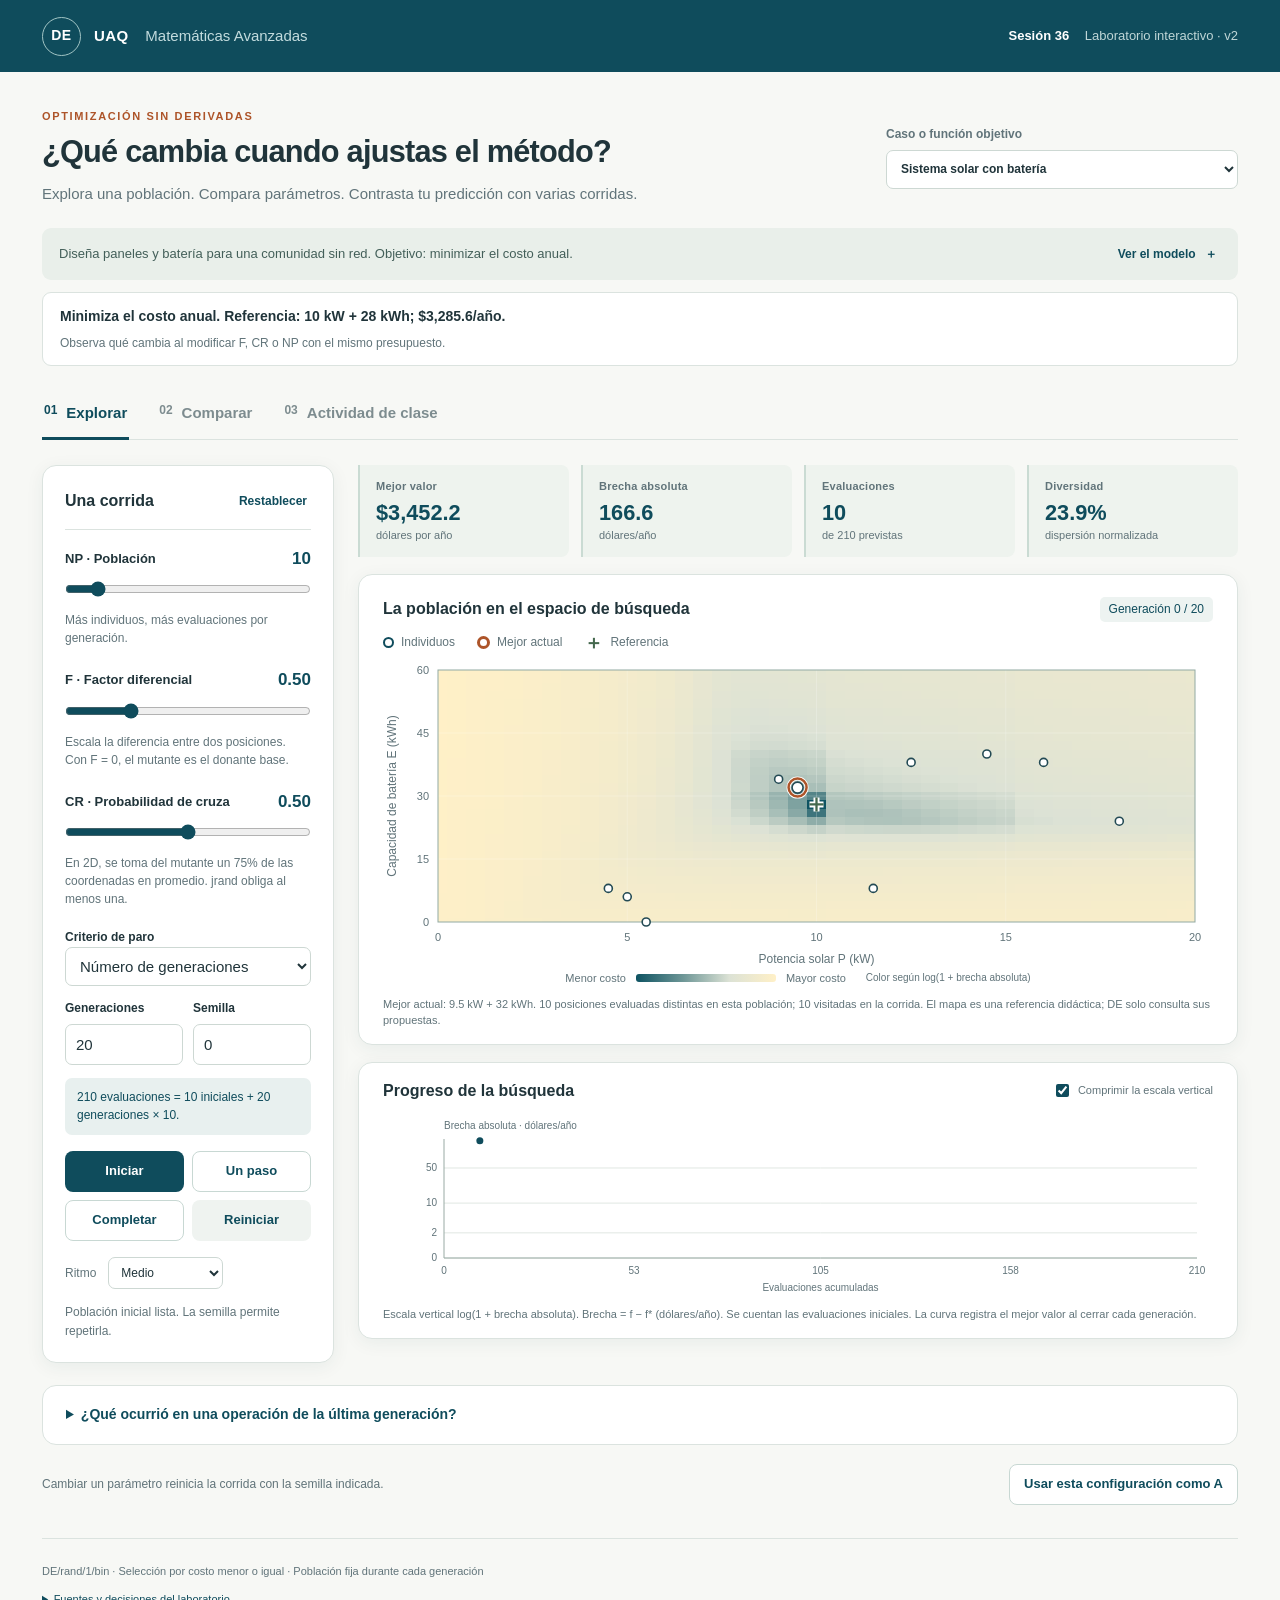
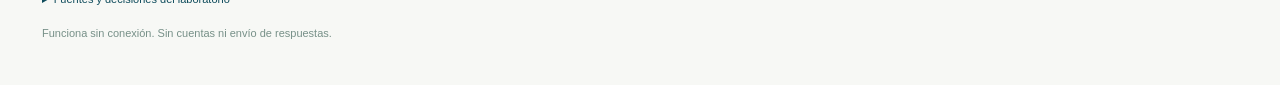
==== index.html @ 207413e5 "Laboratorio interactivo de Evolución Diferencial (sesión 36, MCTS02)" ====
<!doctype html>
<html lang="es">
<head>
<meta charset="utf-8"><meta name="viewport" content="width=device-width,initial-scale=1">
<title>Laboratorio de Evolución Diferencial · Sesión 36 · v2</title>
<meta name="lab-version" content="2.0">
<meta name="description" content="Laboratorio didáctico sin conexión para explorar y comparar F, CR y el tamaño de población en Evolución Diferencial.">
<style>:root{--ink:#20343a;--muted:#61747a;--teal:#0f4c5c;--teal-light:#e8f0ef;--orange:#ad5429;--orange-light:#faeee5;--paper:#f7f8f5;--border:#dbe3df;--white:#fff;--green:#45684e;--radius:14px;--shadow:0 4px 18px #163d4710}*{box-sizing:border-box}body{margin:0;background:var(--paper);color:var(--ink);font:15px/1.55 -apple-system,BlinkMacSystemFont,"Segoe UI",Arial,sans-serif}button,input,select,textarea{font:inherit}button{cursor:pointer}button:disabled{cursor:default;opacity:.5}button,a,input,select,textarea,summary{outline-offset:4px}button:focus-visible,a:focus-visible,input:focus-visible,select:focus-visible,textarea:focus-visible,summary:focus-visible{outline:3px solid #bb7628}button{transition:background .15s,border-color .15s}a{color:var(--teal)}[hidden]{display:none!important}.wrap{max-width:1440px;margin:0 auto;padding:0 42px}.masthead{background:var(--teal);color:white}.masthead-inner{display:flex;align-items:center;justify-content:space-between;min-height:72px}.brand{display:flex;align-items:center;gap:13px;font-weight:700;letter-spacing:.03em}.brand-mark{display:grid;place-items:center;width:39px;height:39px;border:1px solid #a1c4c4;border-radius:50%;font-size:14px}.brand-secondary{font-weight:400;color:#c3dcde;margin-left:12px;letter-spacing:0}.session{font-weight:600;font-size:13px}.session span{color:#bfd6d7;font-weight:400;margin-left:12px}.intro{display:flex;align-items:center;justify-content:space-between;gap:30px;padding:36px 0 22px}.eyebrow{font-size:11px;letter-spacing:.15em;color:var(--orange);font-weight:750;margin:0 0 9px}h1{font-size:clamp(24px,2.4vw,34px);line-height:1.18;letter-spacing:-.025em;margin:0 0 12px;font-weight:720}h2{font-size:20px;line-height:1.3;margin:0 0 12px}h3{font-size:16px;margin:0 0 9px;line-height:1.35}.lead{margin:0;color:var(--muted);max-width:740px}.case-select{min-width:245px;font-size:12px;font-weight:650;color:var(--muted)}label select{margin-top:6px}.context-strip{display:flex;gap:18px;align-items:center;justify-content:space-between;padding:13px 17px;background:#e9efea;border-radius:9px;font-size:13px;color:#435f59}.text-button{border:0;background:none;color:var(--teal);font-size:12px;font-weight:650;padding:4px;white-space:nowrap}.text-button:hover{text-decoration:underline}.text-button span{margin-left:6px}.model-details{padding:20px 24px;background:#fff;border:1px solid var(--border);border-top:0;border-radius:0 0 10px 10px;font-size:14px;display:grid;grid-template-columns:1fr 1fr;gap:24px}.model-details p{margin:5px 0}.model-details strong{color:var(--teal)}.tabs{display:flex;border-bottom:1px solid var(--border);margin:22px 0 25px;gap:28px}.tab{border:0;border-bottom:3px solid transparent;background:none;color:#7d8c8f;display:flex;gap:9px;padding:13px 2px;font-weight:600;font-size:12px;margin-bottom:-1px}.tab span{font-size:15px}.tab.active{border-bottom-color:var(--teal);color:var(--teal)}.panel{background:var(--white);border:1px solid var(--border);border-radius:var(--radius);padding:22px;box-shadow:var(--shadow)}.panel-heading{display:flex;align-items:center;justify-content:space-between;gap:14px;margin:0 0 16px}.panel-heading h2,.panel-heading h3{font-size:16px;margin:0}.explore-grid{display:grid;grid-template-columns:292px minmax(0,1fr);gap:24px;align-items:start}.controls{padding:22px}.controls .panel-heading{padding-bottom:14px;border-bottom:1px solid var(--border)}.field{margin-bottom:20px}.label-line{display:flex;align-items:center;justify-content:space-between;margin-bottom:7px}.label-line label{font-size:13px;font-weight:650}output{color:var(--teal);font-weight:750;font-size:17px;font-variant-numeric:tabular-nums}input[type=range]{width:100%;height:20px;accent-color:var(--teal);margin:0}.hint{font-size:12px;line-height:1.5;color:var(--muted);margin:6px 0 0}.field-small label,.two-fields label{display:block;font-size:12px;font-weight:650}.field-small{margin-bottom:13px}select,input[type=number],textarea{width:100%;border:1px solid #cdd8d3;background:#fff;border-radius:7px;padding:8px 10px;color:var(--ink);min-height:39px}input[type=number]{font-variant-numeric:tabular-nums}select{padding-right:22px}.two-fields{display:grid;grid-template-columns:1fr 1fr;gap:10px}.two-fields input{margin-top:6px}.budget-note{color:var(--teal);font-size:12px;padding:10px 12px;background:var(--teal-light);border-radius:7px;margin:0 0 16px}.run-controls{display:grid;grid-template-columns:1fr 1fr;gap:8px}.button{border:1px solid transparent;border-radius:8px;padding:9px 14px;min-height:41px;font-weight:650;font-size:13px}.primary{background:var(--teal);color:white}.primary:hover{background:#173f4a}.secondary{border-color:#c8d8d3;background:#fff;color:var(--teal)}.secondary:hover{background:var(--teal-light)}.ghost{background:#eff3f0;color:var(--teal)}.ghost:hover{background:#e3ebe6}.speed-row{display:flex;align-items:center;gap:12px;margin-top:16px;font-size:12px;color:var(--muted)}.speed-row select{min-height:32px;padding:4px 8px;font-size:12px;max-width:115px}.live-status{font-size:12px;color:var(--muted);margin:14px 0 0;min-height:36px}.metric-row{display:grid;grid-template-columns:repeat(4,1fr);gap:12px;margin-bottom:17px}.metric{padding:13px 16px;border-left:2px solid #cadbd3;background:#eef3ee;border-radius:0 8px 8px 0;min-width:0}.metric .metric-label{display:block;font-size:11px;color:var(--muted);font-weight:650;letter-spacing:.02em}.metric strong{font-size:22px;line-height:1.3;display:block;white-space:nowrap;color:var(--teal);font-variant-numeric:tabular-nums;margin-top:4px}.metric small{display:block;font-size:11px;color:var(--muted);min-height:17px}.map-panel{padding:22px 24px 15px}.generation-badge{font-size:12px;color:var(--teal);background:#edf3f1;padding:3px 9px;border-radius:5px;white-space:nowrap}.map-legend{display:flex;flex-wrap:wrap;gap:22px;font-size:12px;color:var(--muted);margin-top:-5px;margin-bottom:3px}.map-legend span{display:flex;align-items:center;gap:7px}.dot,.best-dot{width:11px;height:11px;border-radius:50%;display:inline-block;border:2px solid var(--teal);background:white}.best-dot{border:3px solid var(--orange);width:13px;height:13px}.cross{color:var(--green);font-size:19px;font-weight:800;line-height:13px}.map-holder{position:relative;width:100%;height:315px}canvas{display:block;width:100%;height:100%}.map-tooltip{position:absolute;pointer-events:none;z-index:2;font-size:12px;background:#173f47;color:white;padding:7px 10px;border-radius:6px;box-shadow:var(--shadow);white-space:nowrap}.color-legend{display:flex;align-items:center;justify-content:center;gap:10px;font-size:11px;color:var(--muted);flex-wrap:wrap}.color-legend>div{height:8px;width:140px;border-radius:3px;background:linear-gradient(90deg,#0e5362,#6d9696,#dce2d5,#fff0c7)}.color-legend small{font-size:10px;margin-left:10px}.chart-caption{font-size:11px;color:var(--muted);line-height:1.45;margin:10px 0 0}.convergence-panel{margin-top:17px;padding:18px 24px 15px}.convergence-panel canvas{height:180px}.check{font-size:11px;display:flex;align-items:center;gap:6px;color:var(--muted)}.check input{accent-color:var(--teal)}.operator-panel{margin-top:22px;box-shadow:none;padding:0}.operator-panel summary{cursor:pointer;padding:18px 23px;font-size:14px;font-weight:650;color:var(--teal)}#operator-body{padding:0 23px 22px;font-size:13px}.operator-grid{display:grid;grid-template-columns:repeat(3,1fr);gap:22px;margin-top:12px}.operator-grid>div{padding-top:12px;border-top:2px solid var(--border)}.operator-grid h3{font-size:13px;color:var(--teal)}.formula{font-family:Georgia,serif;font-size:17px;line-height:1.5;color:var(--ink)}.operator-grid p{margin:5px 0}.accepted{color:var(--green);font-weight:700}.rejected{color:var(--orange);font-weight:700}.explore-footer{display:flex;align-items:center;justify-content:space-between;gap:20px;margin:18px 0 32px}.explore-footer p{font-size:12px;color:var(--muted)}.comparison-intro p{color:var(--muted);max-width:850px;margin:0 0 22px}.comparison-intro h2{font-size:25px}.preset-row{display:flex;align-items:center;gap:9px;flex-wrap:wrap;margin:0 0 19px}.preset-row>span{font-size:12px;font-weight:650;margin-right:5px}.preset{border:1px solid var(--border);background:#fff;border-radius:30px;font-size:12px;padding:7px 13px;color:var(--muted)}.preset.active{background:var(--teal-light);border-color:#8eb6ad;color:var(--teal)}.compare-configs{display:grid;grid-template-columns:1fr 1fr .88fr;gap:17px}.config-card{border-top:3px solid var(--teal);padding:19px}.config-b{border-top-color:var(--orange)}.config-title{display:flex;gap:12px;align-items:center;margin-bottom:17px}.config-title h3{margin:0}.config-letter{background:var(--teal-light);color:var(--teal);width:30px;height:30px;display:grid;place-items:center;border-radius:6px;font-weight:750}.config-b .config-letter{background:var(--orange-light);color:var(--orange)}.config-fields{display:grid;grid-template-columns:repeat(3,1fr);gap:10px}.config-fields label,.compare-setup>label{font-size:12px;font-weight:600;display:block}.config-fields input{margin-top:7px}.compare-setup .two-fields{margin-top:12px}.compare-setup>label input{margin-top:7px}.compare-toolbar{display:flex;gap:10px;align-items:center;flex-wrap:wrap;margin:20px 0}.compare-toolbar>span{font-size:12px;color:var(--muted)}.comparison-empty{border:1px dashed #baccc2;border-radius:14px;text-align:center;padding:45px 20px;margin:24px 0;color:var(--muted)}.comparison-empty h3{color:var(--teal);font-size:20px;margin-top:10px}.comparison-empty p{font-size:14px}.empty-symbol{font-size:24px;letter-spacing:.15em;color:#7b9a91}.compare-chart-grid{display:grid;grid-template-columns:1fr 1fr;gap:19px;margin:18px 0}.compare-chart-grid canvas{height:240px}.ab-legend{display:flex;gap:15px;font-size:12px}.ab-legend b:first-child{color:var(--teal)}.ab-legend b:last-child{color:var(--orange)}.result-summary{background:#e8f0ea;border-left:3px solid var(--teal);border-radius:0 8px 8px 0;padding:15px 20px;font-size:14px;line-height:1.55}.result-summary strong{color:var(--teal)}.results-table-wrap{overflow:auto;padding:22px}.results-table-wrap table{width:100%;border-collapse:collapse;font-size:13px;font-variant-numeric:tabular-nums}.results-table-wrap caption{text-align:left;font-size:17px;font-weight:650;margin-bottom:15px}.results-table-wrap th,.results-table-wrap td{padding:10px 15px;border-bottom:1px solid var(--border);text-align:right}.results-table-wrap th:first-child,.results-table-wrap td:first-child{text-align:left}.results-table-wrap thead th:nth-child(2){color:var(--teal)}.results-table-wrap thead th:nth-child(3){color:var(--orange)}.results-table-wrap tbody tr:nth-child(odd){background:#f8faf7}.comparison-caveat{font-size:12px;color:var(--muted);margin:20px 0 35px}.activity-header h2{font-size:27px}.activity-header>p:last-child{color:var(--muted);margin-bottom:25px}.activity-grid{display:grid;grid-template-columns:.9fr 1fr;gap:50px}.activity-steps{list-style:none;counter-reset:steps;padding:0;margin:0}.activity-steps li{counter-increment:steps;position:relative;padding:0 0 26px 49px}.activity-steps li:before{content:counter(steps);position:absolute;left:0;top:2px;display:grid;place-items:center;border:1px solid #a3c0b5;border-radius:50%;height:31px;width:31px;font-size:14px;color:var(--teal);font-weight:700}.activity-steps h3{font-size:19px}.activity-steps p{color:var(--muted);font-size:14px;margin:7px 0}.minute{float:right;font-size:12px;color:var(--orange)}.response-sheet label{display:block;font-size:13px;font-weight:600;margin:18px 0 0}.response-sheet textarea{font-size:13px;margin-top:6px;resize:vertical;line-height:1.5}.response-sheet>button{margin-top:15px}.response-sheet #notes-status{font-size:12px;margin-left:10px;color:var(--muted)}.takeaways{border-top:1px solid var(--border);margin-top:30px;padding:25px 0;color:var(--muted)}.takeaways h3{color:var(--teal)}.footer{border-top:1px solid var(--border);padding:24px 0 35px;margin-top:25px;font-size:11px;color:var(--muted)}.footer p{margin:0 0 8px}.footer summary{cursor:pointer;color:var(--teal);margin:11px 0}.footer details p{max-width:1050px;line-height:1.65}.offline-note{padding-top:6px;color:#779088}.error{color:#9a352b!important;font-weight:600}.busy{cursor:progress}.sr-only{position:absolute;width:1px;height:1px;overflow:hidden;clip:rect(0,0,0,0)}
@media(min-width:1500px){.map-holder{height:340px}}
@media(max-width:1100px){.wrap{padding:0 24px}.intro{align-items:flex-start}.intro h1{font-size:27px}.case-select{min-width:220px}.explore-grid{grid-template-columns:260px minmax(0,1fr);gap:17px}.metric-row{gap:8px}.metric{padding:11px 10px}.metric strong{font-size:19px}.map-panel{padding:18px}.compare-configs{grid-template-columns:1fr 1fr}.compare-setup{grid-column:1 / -1;display:grid;grid-template-columns:1fr 1.5fr 1.2fr;align-items:start;gap:22px}.compare-setup .two-fields{margin-top:0}.operator-grid{gap:12px}.activity-grid{gap:25px}}
@media(max-width:780px){.masthead-inner{min-height:60px}.brand-secondary{display:none}.session span{display:none}.intro{display:block;padding-top:24px}.case-select{display:block;margin-top:20px;width:100%}.intro h1{font-size:29px}.context-strip{align-items:flex-start}.tabs{gap:22px}.tab span{font-size:13px}.explore-grid{grid-template-columns:1fr}.controls{display:grid;grid-template-columns:1fr 1fr;gap:0 20px}.controls .panel-heading{grid-column:1/-1}.controls .field{margin-bottom:17px}.controls .two-fields,.controls .budget-note,.controls .run-controls,.controls .live-status{grid-column:1/-1}.controls .run-controls{grid-template-columns:repeat(4,1fr)}.controls .speed-row{grid-column:1/-1}.controls .live-status{min-height:0;margin:10px 0 0}.metric-row{grid-template-columns:repeat(4,1fr)}.metric strong{font-size:20px}.map-holder{height:330px}.compare-chart-grid,.activity-grid{grid-template-columns:1fr}.compare-setup{display:block}.compare-setup .two-fields{margin-top:12px}.operator-grid{grid-template-columns:1fr}.model-details{grid-template-columns:1fr;gap:12px}.footer{margin-top:15px}.comparison-intro h2{font-size:23px}.activity-header h2{font-size:25px}}
@media(max-width:480px){.wrap{padding:0 16px}.intro h1{font-size:27px}.tabs{gap:15px}.tab{gap:5px}.tab span{font-size:12px}.tab{font-size:10px}.context-strip{display:block;font-size:12px}.context-strip button{display:block;margin-top:7px;padding-left:0}.controls{padding:17px;gap:0 14px}.metric-row{grid-template-columns:1fr 1fr}.metric strong{font-size:23px}.panel-heading{align-items:flex-start}.panel-heading h2{max-width:210px}.map-holder{height:280px}.map-panel{padding:17px 12px}.map-legend{gap:11px;font-size:10px}.convergence-panel{padding:17px 12px}.convergence-panel .panel-heading{display:block}.convergence-panel .check{margin-top:10px}.compare-configs{grid-template-columns:1fr}.compare-setup{grid-column:auto}.config-fields{gap:10px}.compare-chart-grid .panel{padding:17px 12px}.run-controls .button{padding:8px 5px;font-size:11px}.explore-footer{display:block}.comparison-intro h2{font-size:22px}.preset{font-size:11px;padding:7px 11px}.results-table-wrap{padding:15px 10px}.results-table-wrap th,.results-table-wrap td{padding:9px 8px;font-size:12px}.result-summary{font-size:13px;padding:13px}.metric small{font-size:10px}.response-sheet{padding:20px}.session{font-size:11px}.controls .field-small label{font-size:11px}.lead{font-size:14px}.brand{font-size:13px}.activity-steps li{padding-left:44px}}
@media(prefers-reduced-motion:reduce){*{scroll-behavior:auto!important;transition:none!important}}
@media print{.masthead,.tabs,.controls,.compare-toolbar,.preset-row,.footer,.explore-footer,.response-sheet button{display:none!important}.wrap{padding:0}body{background:#fff}.panel{box-shadow:none;break-inside:avoid}canvas{max-width:100%}.activity-grid{grid-template-columns:1fr 1fr}.intro{padding:0 0 20px}.case-select{display:none}}

/* Revisión 2: contexto visible, exportación alternativa y lectura en paneles estrechos. */
.startup-message{margin:18px 0;padding:16px;background:#fff2d9;border:1px solid #dfc491;border-radius:9px;font-size:14px}
.objective-card{margin:12px 0 0;padding:13px 17px;border:1px solid var(--border);border-radius:9px;background:white}
.objective-card>p:first-child{margin:0;font-size:14px;font-weight:600;overflow-wrap:anywhere}.model-formula{overflow-wrap:anywhere}
.design-note{padding:11px 15px;background:var(--teal-light);border-left:3px solid var(--teal);border-radius:0 7px 7px 0;font-size:13px;margin:17px 0 0}
.comparison-warning{background:#fff2d9;border-color:#b97826;color:#694b20}.config-summary{font-size:12px;color:var(--muted);overflow-wrap:anywhere;padding:10px 0 0}
.budget-shortcuts{display:flex;gap:7px;margin:9px 0;flex-wrap:wrap}.budget-shortcuts .preset{font-size:11px;padding:5px 8px}
.compare-setup .budget-shortcuts{grid-column:1}.compare-setup>.two-fields{grid-column:2;grid-row:1}.compare-setup>.hint{grid-column:3;grid-row:1 / span 2}
.note-case{font-weight:650;color:var(--teal);font-size:13px;margin:8px 0}.legacy-notes{margin:24px 0}.legacy-notes pre{white-space:pre-wrap;overflow-wrap:anywhere}
.export-preview{margin:24px 0}.export-preview h2{overflow-wrap:anywhere}.export-preview label{display:block;font-size:12px;color:var(--muted)}.export-preview textarea{font:12px/1.5 ui-monospace,Menlo,monospace;resize:vertical;margin:6px 0 12px;white-space:pre;min-height:190px}
.metric strong{font-size:clamp(14px,1.7vw,22px);overflow-wrap:anywhere;white-space:normal}.metric{min-width:0}.results-table-wrap td{white-space:nowrap}
@media(min-width:1101px){.compare-setup .budget-shortcuts{grid-column:auto}.compare-setup>.two-fields,.compare-setup>.hint{grid-column:auto;grid-row:auto}}
@media(max-width:780px){.compare-setup>.two-fields,.compare-setup>.hint{grid-column:auto;grid-row:auto}.objective-card>p:first-child{font-size:13px}.metric strong{font-size:17px}.color-legend small{margin-left:0}.panel-heading{flex-wrap:wrap}}
@media(max-width:480px){.metric strong{font-size:18px}.tabs{gap:10px}.tab span{font-size:11px}.export-preview{padding:15px}.config-summary{font-size:11px}}
</style>
</head>
<body>
<header class="masthead"><div class="wrap masthead-inner"><div class="brand"><span class="brand-mark" aria-hidden="true">DE</span><span>UAQ <span class="brand-secondary">Matemáticas Avanzadas</span></span></div><span class="session">Sesión 36 <span>Laboratorio interactivo · v2</span></span></div></header>
<main class="wrap">
<div class="startup-message" id="startup-status" role="status">Preparando el laboratorio. Si este mensaje permanece y los controles no responden, abre el archivo HTML en un navegador con JavaScript habilitado.</div>
<noscript><p class="startup-message">Este laboratorio necesita JavaScript. Abre el archivo en un navegador que permita ejecutarlo.</p></noscript>
<section class="intro"><div><p class="eyebrow">OPTIMIZACIÓN SIN DERIVADAS</p><h1>¿Qué cambia cuando ajustas el método?</h1><p class="lead">Explora una población. Compara parámetros. Contrasta tu predicción con varias corridas.</p></div><label class="case-select" for="problem">Caso o función objetivo<select id="problem"><option value="solar">Sistema solar con batería</option><option value="terrain">Terreno con cuatro mínimos</option><option value="sphere">Esfera · un mínimo</option><option value="rosenbrock">Rosenbrock · valle estrecho</option><option value="rastrigin">Rastrigin · muchos mínimos</option><option value="ackley">Ackley · pozo central</option></select></label></section>
<div class="context-strip"><span id="case-summary"></span><button class="text-button" id="context-toggle" aria-expanded="false" aria-controls="case-details">Ver el modelo <span aria-hidden="true">＋</span></button></div>
<section class="objective-card" aria-label="Función objetivo"><p id="objective-summary"></p><p id="objective-question" class="hint"></p></section>
<section id="case-details" class="model-details" hidden></section>
<nav class="tabs" aria-label="Vistas del laboratorio"><button class="tab active" role="tab" id="tab-explore" aria-selected="true" aria-controls="panel-explore" data-tab="explore">01 <span>Explorar</span></button><button class="tab" role="tab" id="tab-compare" aria-selected="false" aria-controls="panel-compare" data-tab="compare">02 <span>Comparar</span></button><button class="tab" role="tab" id="tab-activity" aria-selected="false" aria-controls="panel-activity" data-tab="activity">03 <span>Actividad de clase</span></button></nav>
<section id="panel-explore" role="tabpanel" aria-labelledby="tab-explore">
<div class="explore-grid">
<aside class="controls panel"><div class="panel-heading"><h2>Una corrida</h2><button class="text-button" id="reset-defaults">Restablecer</button></div>
<div class="field"><div class="label-line"><label for="np">NP · Población</label><output id="np-out" for="np">10</output></div><input id="np" type="range" min="4" max="60" step="1" value="10"><p class="hint">Más individuos, más evaluaciones por generación.</p></div>
<div class="field"><div class="label-line"><label for="factor">F · Factor diferencial</label><output id="factor-out" for="factor">0.50</output></div><input id="factor" type="range" min="0" max="2" step="0.05" value="0.5"><p class="hint">Escala la diferencia entre dos posiciones. Con F = 0, el mutante es el donante base.</p></div>
<div class="field"><div class="label-line"><label for="cr">CR · Probabilidad de cruza</label><output id="cr-out" for="cr">0.50</output></div><input id="cr" type="range" min="0" max="1" step="0.05" value="0.5"><p class="hint" id="cr-help">Una coordenada siempre se toma del mutante.</p></div>
<div class="field field-small"><label for="stop-mode">Criterio de paro</label><select id="stop-mode"><option value="generations">Número de generaciones</option><option value="evaluations">Presupuesto de evaluaciones</option></select></div>
<div class="two-fields"><div class="field field-small" id="generations-field"><label for="generations">Generaciones</label><input id="generations" type="number" min="1" max="200" value="20"></div><div class="field field-small" id="budget-field" hidden><label for="budget">Evaluaciones</label><input id="budget" type="number" min="4" max="12000" step="1" value="840"></div><div class="field field-small"><label for="seed">Semilla</label><input id="seed" type="number" min="0" max="999999" value="0"></div></div>
<p class="budget-note" id="budget-note"></p>
<div class="run-controls"><button id="play" class="button primary">Iniciar</button><button id="step" class="button secondary">Un paso</button><button id="finish" class="button secondary">Completar</button><button id="restart" class="button ghost">Reiniciar</button></div>
<div class="speed-row"><label for="speed">Ritmo</label><select id="speed"><option value="650">Lento</option><option value="280" selected>Medio</option><option value="80">Rápido</option></select></div>
<p class="live-status" id="run-status" aria-live="polite">Población inicial lista.</p>
</aside>
<div class="visual-stack"><div class="metric-row" id="run-metrics"></div><section class="panel map-panel"><div class="panel-heading"><h2>La población en el espacio de búsqueda</h2><span class="generation-badge" id="generation-label">Generación 0</span></div><div class="map-legend"><span><i class="dot"></i> Individuos</span><span><i class="best-dot"></i> Mejor actual</span><span><b class="cross">＋</b> Referencia</span></div><div class="map-holder"><canvas id="landscape" role="img" aria-label="Mapa de costo con los individuos de la población">El mejor diseño y su costo se muestran en los indicadores.</canvas><div class="map-tooltip" id="map-tooltip" hidden></div></div><div class="color-legend"><span>Menor costo</span><div></div><span>Mayor costo</span><small>Color según log(1 + brecha absoluta)</small></div><p id="map-summary" class="chart-caption"></p></section>
<section class="panel convergence-panel"><div class="panel-heading"><h2>Progreso de la búsqueda</h2><label class="check"><input type="checkbox" id="compressed" checked> Comprimir la escala vertical</label></div><canvas id="convergence" role="img" aria-label="Brecha respecto a la referencia, frente al número acumulado de evaluaciones"></canvas><p class="chart-caption" id="convergence-caption">La brecha es cero en el mínimo de referencia. El eje horizontal cuenta evaluaciones, incluida la población inicial.</p></section></div>
</div>
<details class="operator-panel panel" id="operator"><summary>¿Qué ocurrió en una operación de la última generación?</summary><div id="operator-body"><p>Avanza una generación para inspeccionar la mutación, la cruza y la selección del individuo 1.</p></div></details>
<div class="explore-footer"><p>Cambiar un parámetro reinicia la corrida con la semilla indicada.</p><button class="button secondary" id="use-in-compare">Usar esta configuración como A</button></div>
</section>
<section id="panel-compare" role="tabpanel" aria-labelledby="tab-compare" hidden>
<div class="comparison-intro"><div><h2>Dos configuraciones, un mismo límite</h2><p>Cambia un parámetro a la vez. Usa varias semillas para distinguir un efecto persistente de una corrida afortunada.</p></div></div>
<div class="preset-row" aria-label="Experimentos preparados"><span>Comparar:</span><button class="preset active" data-preset="F">F · 0.3 frente a 0.9</button><button class="preset" data-preset="CR">CR · 0 frente a 1</button><button class="preset" data-preset="NP">NP · 8 frente a 40</button></div>
<div class="compare-configs"><section class="panel config-card config-a"><div class="config-title"><span class="config-letter">A</span><h3>Configuración A</h3></div><div class="config-fields"><label for="a-np">Población NP<input id="a-np" type="number" min="4" max="60" value="20"></label><label for="a-f">Factor F<input id="a-f" type="number" min="0" max="2" step="0.05" value="0.3"></label><label for="a-cr">Cruza CR<input id="a-cr" type="number" min="0" max="1" step="0.05" value="0.7"></label></div><p id="a-budget-note" class="hint"></p></section><section class="panel config-card config-b"><div class="config-title"><span class="config-letter">B</span><h3>Configuración B</h3></div><div class="config-fields"><label for="b-np">Población NP<input id="b-np" type="number" min="4" max="60" value="20"></label><label for="b-f">Factor F<input id="b-f" type="number" min="0" max="2" step="0.05" value="0.9"></label><label for="b-cr">Cruza CR<input id="b-cr" type="number" min="0" max="1" step="0.05" value="0.7"></label></div><p id="b-budget-note" class="hint"></p></section>
<section class="panel compare-setup"><label for="compare-budget">Límite por corrida<input id="compare-budget" type="number" min="4" max="12000" step="1" value="240"></label><div class="budget-shortcuts"><button type="button" class="preset" id="budget-short">240 · corto</button><button type="button" class="preset" id="budget-long">840 · amplio</button></div><div class="two-fields"><label for="compare-seed">Semilla inicial<input id="compare-seed" type="number" min="0" max="999999" value="0"></label><label for="repetitions">Repeticiones<input id="repetitions" type="number" min="2" max="100" value="30"></label></div><p class="hint">A y B usan la misma lista de semillas. La inicialización coincide si NP también coincide. Empieza con 240 evaluaciones y repite con 840: ¿se conserva la ventaja?</p></section></div>
<p class="design-note" id="comparison-design-note" aria-live="polite"></p>
<div class="compare-toolbar"><button id="compare-one" class="button secondary">Comparar una semilla</button><button id="compare-many" class="button primary">Comparar 30 semillas</button><button id="export-csv" class="button ghost" disabled>Descargar resultados CSV</button><span id="compare-status" aria-live="polite"></span></div>
<div class="comparison-empty" id="compare-empty"><span class="empty-symbol">A / B</span><h3>Primero, una predicción</h3><p>¿Qué configuración esperas que encuentre un mejor diseño?<br>Ejecuta la comparación para ponerlo a prueba.</p></div>
<div id="compare-results" hidden><p class="config-summary" id="comparison-config-summary"></p><div class="result-summary" id="comparison-summary"></div><div class="compare-chart-grid"><section class="panel"><div class="panel-heading"><h3>Una corrida con la semilla inicial</h3><span class="ab-legend"><b>A</b><b>B</b></span></div><canvas id="comparison-curve" role="img" aria-label="Progreso de A y B frente a evaluaciones para la primera semilla"></canvas><p class="chart-caption">A: línea continua. B: línea discontinua. Estas curvas muestran la primera semilla, al cierre de cada generación. La tabla resume todas las repeticiones.</p></section><section class="panel"><div class="panel-heading"><h3>Brecha final por semilla</h3><span class="ab-legend"><b>A</b><b>B</b></span></div><canvas id="paired-chart" role="img" aria-label="Resultados finales emparejados por semilla"></canvas><p class="chart-caption">Cada par usa la misma semilla. Menor brecha es mejor. Escala log(1 + brecha absoluta). La brecha tiene las unidades de la función; no compares su magnitud entre funciones distintas.</p></section></div><div class="panel results-table-wrap"><table id="results-table"><caption>Resumen de la comparación</caption><thead><tr><th scope="col">Métrica</th><th scope="col">A</th><th scope="col">B</th></tr></thead><tbody></tbody></table><p class="hint" id="success-definition"></p></div><p class="comparison-caveat">Un resultado observado en este modelo y presupuesto no garantiza el mismo comportamiento en otro problema.</p></div>
</section>
<section id="panel-activity" role="tabpanel" aria-labelledby="tab-activity" hidden>
<div class="activity-header"><p class="eyebrow">TRABAJO EN PAREJAS · 8–10 MINUTOS</p><h2>Una hipótesis, un cambio y evidencia</h2><p>Sustituye el ejercicio final por un experimento. Conserva el caso, el presupuesto y las semillas al comparar.</p></div>
<div class="activity-grid"><ol class="activity-steps"><li><span class="minute">1 min</span><h3>Predice</h3><p>Elige F, CR o NP. Escribe qué esperas observar y por qué. No elijas una semilla porque dé el resultado que buscas.</p></li><li><span class="minute">3 min</span><h3>Observa y compara</h3><p>Ejecuta A y B con una semilla. Mira la curva por evaluaciones. Prueba otra semilla y comprueba si tu impresión se mantiene.</p></li><li><span class="minute">2 min</span><h3>Repite 30 veces</h3><p>Compara la mediana, la variación entre semillas y el porcentaje de corridas que alcanza la referencia. Si hay tiempo, repite con 840 evaluaciones.</p></li><li><span class="minute">2–4 min</span><h3>Explica el resultado</h3><p>Usa dos cifras de la tabla. Si cambiaste NP, explica por qué cambió el número de generaciones. Indica una limitación de tu conclusión.</p></li></ol><section class="panel response-sheet"><h3>Tu registro del experimento</h3><p id="notes-case-label" class="note-case"></p><p class="hint">Se conserva por caso en este navegador cuando hay almacenamiento local. Puedes descargarlo o copiarlo.</p><label for="hypothesis">Mi predicción<textarea id="hypothesis" rows="3" placeholder="Creo que cambiar… producirá… porque…"></textarea></label><label for="evidence">La evidencia<textarea id="evidence" rows="4" placeholder="Con el mismo presupuesto, A obtuvo… y B… La mediana y la dispersión muestran…"></textarea></label><label for="conclusion">Mi conclusión y una limitación<textarea id="conclusion" rows="4" placeholder="La comparación apoya / no apoya… No sabemos si ocurriría lo mismo con…"></textarea></label><button class="button primary" id="download-notes">Descargar mi registro</button><span id="notes-status" aria-live="polite"></span></section></div>
<details id="legacy-notes" class="panel legacy-notes" hidden><summary>Registro recuperado de la versión anterior</summary><p>La versión anterior no guardaba el caso asociado. Este texto se conserva para que puedas revisarlo y trasladarlo al caso correcto.</p><pre id="legacy-content"></pre></details>
<section class="takeaways"><h3>Preguntas para la puesta en común</h3><p>¿Se conserva la ventaja al pasar de Esfera a Rastrigin? ¿F más grande siempre mejora más? ¿Por qué CR = 0 todavía puede generar una propuesta? ¿Una población mayor fue mejor con el mismo límite de evaluaciones? ¿Qué cambiaría si cada evaluación tardara dos horas?</p></section>
</section>
<section class="panel export-preview" id="export-preview" aria-labelledby="export-title" hidden><div class="panel-heading"><h2 id="export-title">Contenido para exportar</h2><button id="close-export" class="text-button">Cerrar</button></div><p id="export-explanation"></p><label for="export-content">Contenido completo</label><textarea id="export-content" readonly rows="9" spellcheck="false"></textarea><button id="export-select" class="button secondary">Seleccionar todo el texto</button></section>
<footer class="footer"><p>DE/rand/1/bin · Selección por costo menor o igual · Población fija durante cada generación</p><details><summary>Fuentes y decisiones del laboratorio</summary><p>Datos solares sintéticos de la sesión 36, malla de 41 × 31 diseños. Los costos se almacenan a décimas de dólar. Cada evaluación consulta esa tabla, incluye repeticiones y cuenta aunque el diseño ya se haya probado. El algoritmo conserva coordenadas continuas, recorta el mutante a los límites y redondea al evaluar el caso solar. Un empate exacto entre módulos se resuelve al índice par, como en el modelo original de Python.</p><p>Las semillas son reproducibles dentro de esta aplicación. Su generador aleatorio es diferente al del experimento original en Python, por lo que una semilla con el mismo número no reproduce aquella corrida. Las comparaciones usan generaciones completas y muestran las evaluaciones efectivamente consumidas.</p><p>Referencia: <a href="https://doi.org/10.1023/A:1008202821328" target="_blank" rel="noopener">Storn y Price (1997), Differential Evolution</a>. El terreno usa g(t) = t⁴ − 4t² + t, con f(x₁,x₂) = g(x₁) + g(x₂). La selección y el manejo de límites siguen las convenciones explicadas en clase.</p><p>Funciones de referencia: <a href="https://www.sfu.ca/~ssurjano/spheref.html" target="_blank" rel="noopener">Esfera</a>, <a href="https://www.sfu.ca/~ssurjano/rosen.html" target="_blank" rel="noopener">Rosenbrock</a>, <a href="https://www.sfu.ca/~ssurjano/rastr.html" target="_blank" rel="noopener">Rastrigin</a> y <a href="https://www.sfu.ca/~ssurjano/ackley.html" target="_blank" rel="noopener">Ackley</a>, biblioteca de Surjanovic y Bingham (Simon Fraser University). Usamos dos dimensiones y los dominios indicados en cada caso; no todos coinciden con el dominio habitual de la biblioteca.</p><p>Brecha absoluta = f − f*. La diversidad es la raíz de la media de las varianzas de las coordenadas normalizadas (rango de 0 a 0.5, mostrado en porcentaje). Un valor mostrado como cero por redondeo no demuestra convergencia exacta.</p></details><p class="offline-note">Funciona sin conexión. Sin cuentas ni envío de respuestas.</p></footer>
</main>
<script id="solar-data" type="application/json">{"P_kW":[0.0,0.5,1.0,1.5,2.0,2.5,3.0,3.5,4.0,4.5,5.0,5.5,6.0,6.5,7.0,7.5,8.0,8.5,9.0,9.5,10.0,10.5,11.0,11.5,12.0,12.5,13.0,13.5,14.0,14.5,15.0,15.5,16.0,16.5,17.0,17.5,18.0,18.5,19.0,19.5,20.0],"E_kWh":[0.0,2.0,4.0,6.0,8.0,10.0,12.0,14.0,16.0,18.0,20.0,22.0,24.0,26.0,28.0,30.0,32.0,34.0,36.0,38.0,40.0,42.0,44.0,46.0,48.0,50.0,52.0,54.0,56.0,58.0,60.0],"costo":[[21940.0,22147.5,22235.8,22324.1,22412.4,22500.6,22708.1,22796.4,22884.7,22973.0,23061.3,23268.8,23357.0,23445.3,23533.6,23621.9,23829.4,23917.6,24005.9,24094.2,24182.5,24390.0,24478.3,24566.5,24654.8,24743.1,24950.6,25038.9,25127.2,25215.4,25303.7],[20618.8,20826.3,20914.6,21002.8,21091.1,21179.4,21386.9,21475.2,21563.5,21651.7,21740.0,21947.5,22035.8,22124.1,22212.3,22300.6,22508.1,22596.4,22684.7,22773.0,22861.2,23068.7,23157.0,23245.3,23333.6,23421.8,23629.4,23717.6,23805.9,23894.2,23982.5],[19074.0,19281.5,19369.8,19458.1,19546.3,19634.6,19842.1,19930.4,20018.7,20106.9,20195.2,20402.7,20491.0,20579.3,20667.6,20755.8,20963.3,21051.6,21139.9,21228.2,21316.4,21523.9,21612.2,21700.5,21788.8,21877.1,22084.6,22172.8,22261.1,22349.4,22437.7],[17548.4,17738.6,17826.9,17915.1,18003.4,18091.7,18299.2,18387.5,18475.8,18564.0,18652.3,18859.8,18948.1,19036.4,19124.6,19212.9,19420.4,19508.7,19597.0,19685.3,19773.5,19981.0,20069.3,20157.6,20245.9,20334.1,20541.6,20629.9,20718.2,20806.5,20894.8],[16333.6,16248.2,16314.2,16402.5,16490.8,16579.1,16786.6,16874.9,16963.1,17051.4,17139.7,17347.2,17435.5,17523.7,17612.0,17700.3,17907.8,17996.1,18084.4,18172.6,18260.9,18468.4,18556.7,18645.0,18733.2,18821.5,19029.0,19117.3,19205.6,19293.9,19382.1],[15576.7,15113.7,14910.1,14935.9,15022.8,15111.1,15318.6,15406.9,15495.2,15583.4,15671.7,15879.2,15967.5,16055.8,16144.1,16232.3,16439.8,16528.1,16616.4,16704.7,16792.9,17000.4,17088.7,17177.0,17265.3,17353.6,17561.1,17649.3,17737.6,17825.9,17914.2],[15094.1,14416.3,13882.1,13623.3,13597.7,13669.9,13877.4,13965.7,14053.9,14142.2,14230.5,14438.0,14526.3,14614.5,14702.8,14791.1,14998.6,15086.9,15175.2,15263.4,15351.7,15559.2,15647.5,15735.8,15824.0,15912.3,16119.8,16208.1,16296.4,16384.7,16472.9],[14761.3,13978.0,13236.4,12696.2,12396.0,12304.2,12456.8,12539.0,12627.3,12715.6,12803.9,13011.4,13099.6,13187.9,13276.2,13364.5,13572.0,13660.3,13748.5,13836.8,13925.1,14132.6,14220.9,14309.1,14397.4,14485.7,14693.2,14781.5,14869.8,14958.0,15046.3],[14538.5,13698.0,12840.7,12117.3,11572.2,11225.8,11176.8,11157.1,11214.0,11299.7,11388.0,11595.5,11683.8,11772.0,11860.3,11948.6,12156.1,12244.4,12332.6,12420.9,12509.2,12716.7,12805.0,12893.3,12981.5,13069.8,13277.3,13365.6,13453.9,13542.1,13630.4],[14383.3,13507.7,12586.7,11753.1,11044.2,10485.3,10210.2,9974.7,9889.8,9908.3,9979.8,10186.2,10274.4,10362.7,10451.0,10539.3,10746.8,10835.1,10923.3,11011.6,11099.9,11307.4,11395.7,11484.0,11572.2,11660.5,11868.0,11956.3,12044.6,12132.8,12221.1],[14269.6,13377.6,12412.6,11515.2,10702.6,9997.7,9533.5,9095.8,8804.4,8656.8,8631.2,8792.2,8869.3,8957.5,9045.7,9134.0,9341.5,9429.8,9518.1,9606.4,9694.6,9902.1,9990.4,10078.7,10167.0,10255.2,10462.7,10551.0,10639.3,10727.6,10815.9],[14401.8,13506.4,12510.4,11566.1,10688.2,9888.6,9299.3,8695.1,8224.0,7888.2,7686.9,7727.2,7742.3,7797.8,7875.3,7960.5,8165.0,8250.3,8338.5,8426.8,8515.1,8722.6,8810.9,8899.2,8987.4,9075.7,9283.2,9371.5,9459.8,9548.0,9636.3],[14324.2,13426.7,12416.2,11439.5,10514.4,9648.9,8972.6,8260.2,7638.7,7142.1,6771.5,6648.2,6541.3,6515.6,6536.7,6592.1,6784.0,6865.9,6949.2,7034.5,7119.7,7324.2,7409.4,7497.4,7585.7,7674.0,7881.5,7969.7,8058.0,8146.3,8234.6],[14252.1,13353.2,12340.2,11338.8,10379.1,9469.5,8730.7,7937.9,7222.7,6586.3,6075.8,5826.4,5605.2,5493.0,5448.8,5444.7,5590.5,5633.9,5684.0,5747.3,5815.2,6004.5,6074.5,6146.7,6222.8,6301.0,6501.5,6583.7,6668.4,6753.6,6838.9],[14185.5,13286.4,12271.1,11260.4,10275.4,9328.7,8548.7,7696.0,6905.4,6188.4,5549.0,5202.5,4917.0,4760.6,4671.3,4618.9,4716.7,4713.4,4723.8,4751.2,4782.9,4940.6,4984.5,5042.7,5107.0,5176.4,5365.7,5435.7,5505.8,5575.8,5648.3],[14125.6,13226.5,12208.9,11196.2,10192.0,9221.5,8403.1,7513.0,6665.0,5877.7,5173.2,4732.4,4405.1,4239.7,4137.5,4068.8,4151.2,4136.4,4132.0,4135.2,4148.6,4294.8,4331.0,4371.4,4418.6,4470.0,4644.7,4704.3,4768.0,4832.7,4900.6],[14072.0,13173.0,12154.7,11140.0,10129.1,9135.2,8292.1,7363.9,6482.3,5639.2,4872.9,4391.6,4025.9,3861.4,3778.7,3719.9,3804.2,3788.3,3786.5,3799.6,3830.8,4001.4,4054.7,4112.9,4174.9,4237.0,4420.3,4487.5,4560.4,4640.7,4721.0],[14027.8,13128.7,12110.5,11093.3,10080.9,9073.9,8209.8,7253.3,6334.7,5460.6,4643.9,4120.6,3760.8,3611.6,3548.8,3514.4,3615.5,3612.8,3621.5,3659.9,3714.2,3893.1,3955.2,4020.0,4090.3,4164.2,4365.2,4448.5,4532.6,4621.3,4710.7],[13992.7,13093.5,12075.2,11056.9,10043.0,9031.7,8149.4,7175.8,6226.3,5316.9,4473.8,3921.9,3574.9,3450.8,3408.3,3391.2,3509.3,3516.9,3551.7,3613.2,3681.4,3874.9,3952.2,4031.1,4111.7,4197.6,4404.0,4493.4,4582.8,4672.2,4761.6],[13965.9,13066.3,12048.0,11029.7,10013.1,9000.9,8110.6,7116.9,6151.3,5209.8,4338.0,3778.1,3447.1,3349.9,3331.3,3324.7,3452.2,3495.6,3560.7,3634.9,3709.1,3907.9,3988.2,4070.5,4156.8,4246.2,4454.9,4544.3,4633.7,4723.1,4812.6],[13949.1,13049.1,12030.8,11012.6,9994.5,8980.9,8088.4,7083.5,6097.7,5138.2,4236.6,3674.4,3361.5,3289.8,3285.6,3296.2,3454.1,3518.2,3592.4,3667.4,3745.9,3946.5,4032.9,4119.3,4207.8,4297.2,4505.8,4595.2,4684.6,4774.1,4863.5],[14165.9,13265.4,12247.1,11228.9,10210.6,9194.2,8301.2,7290.8,6291.2,5315.5,4393.6,3825.2,3534.1,3480.2,3489.4,3523.3,3701.6,3775.8,3850.1,3928.8,4014.4,4220.0,4306.4,4392.8,4482.2,4571.6,4780.3,4869.7,4959.1,5048.5,5138.0],[14167.7,13266.7,12248.4,11230.1,10211.9,9194.0,8299.4,7287.3,6279.7,5287.5,4354.8,3782.6,3500.3,3462.0,3491.3,3543.4,3736.5,3813.2,3892.8,3978.0,4064.4,4270.0,4356.4,4443.7,4533.1,4622.6,4831.2,4920.6,5010.0,5099.5,5188.9],[14177.4,13275.8,12257.6,11239.3,10221.0,9202.7,8305.5,7293.2,6282.6,5281.1,4330.6,3761.5,3485.6,3463.2,3508.6,3581.2,3777.6,3857.6,3941.6,4028.0,4114.4,4320.0,4406.4,4494.7,4584.1,4673.5,4882.1,4971.6,5061.0,5150.4,5239.8],[14193.0,13290.9,12272.6,11254.3,10236.1,9217.8,8319.1,7305.1,6293.1,5285.5,4325.6,3750.7,3482.8,3479.7,3545.8,3624.2,3823.7,3905.7,3991.6,4078.0,4164.4,4370.0,4456.4,4545.6,4635.0,4724.4,4933.1,5022.5,5111.9,5201.3,5290.7],[14214.0,13311.9,12292.9,11274.6,10256.3,9238.0,8339.0,7322.6,6310.3,5300.9,4333.9,3756.4,3498.9,3514.1,3590.4,3670.7,3870.5,3955.3,4041.6,4128.0,4214.4,4420.0,4507.1,4596.5,4685.9,4775.3,4984.0,5073.4,5162.8,5252.2,5341.7],[14240.1,13338.0,12318.3,11300.0,10281.7,9263.4,8364.4,7346.5,6332.5,5322.2,4352.8,3776.4,3527.5,3559.7,3636.9,3717.2,3918.9,4005.3,4091.7,4178.0,4264.4,4470.0,4558.0,4647.4,4736.9,4826.3,5034.9,5124.3,5213.7,5303.2,5392.6],[14270.6,13368.5,12348.1,11329.8,10311.5,9293.2,8394.2,7375.9,6359.7,5348.9,4379.1,3806.5,3569.1,3605.9,3683.5,3764.3,3968.9,4055.3,4141.7,4228.1,4314.4,4520.0,4608.9,4698.4,4787.8,4877.2,5085.8,5175.3,5264.7,5354.1,5443.5],[14304.6,13402.5,12381.4,11363.1,10344.8,9326.5,8427.5,7409.2,6391.4,5379.0,4409.7,3841.9,3612.0,3652.1,3730.2,3813.3,4018.9,4105.3,4191.7,4278.1,4364.5,4570.5,4659.9,4749.3,4838.7,4928.1,5136.8,5226.2,5315.6,5405.0,5494.4],[14340.8,13438.7,12417.4,11398.5,10380.3,9362.0,8462.9,7444.6,6426.5,5412.0,4443.0,3879.4,3655.8,3698.4,3777.6,3863.4,4069.0,4155.3,4241.7,4328.1,4414.5,4621.4,4710.8,4800.2,4889.6,4979.1,5187.7,5277.1,5366.5,5455.9,5545.4],[14378.7,13476.6,12455.2,11435.7,10417.4,9399.2,8500.1,7481.8,6463.7,5447.7,4478.0,3918.3,3699.9,3744.7,3827.0,3913.4,4119.0,4205.3,4291.7,4378.1,4464.5,4672.3,4761.7,4851.1,4940.6,5030.0,5238.6,5328.0,5417.5,5506.9,5596.3],[14642.3,13740.2,12718.9,11698.6,10680.4,9662.1,8763.0,7744.7,6726.6,5710.2,4739.5,4181.8,3967.9,4015.6,4100.6,4186.9,4392.5,4478.9,4565.3,4651.7,4738.1,4946.8,5036.2,5125.6,5215.0,5304.4,5513.1,5602.5,5691.9,5781.3,5870.8],[14683.6,13781.5,12760.1,11739.2,10720.9,9702.6,8803.6,7785.3,6767.2,5750.8,4779.2,4222.4,4012.5,4065.1,4150.6,4236.9,4442.5,4528.9,4615.3,4701.7,4789.1,4997.7,5087.1,5176.5,5266.0,5355.4,5564.0,5653.4,5742.8,5832.3,5921.7],[14726.7,13824.6,12803.3,11782.0,10763.4,9745.1,8846.0,7827.7,6809.6,5793.2,4821.7,4265.2,4059.2,4114.9,4200.6,4287.0,4492.6,4578.9,4665.3,4751.7,4840.0,5048.6,5138.0,5227.5,5316.9,5406.3,5614.9,5704.4,5793.8,5883.2,5972.6],[14771.0,13868.9,12847.6,11826.2,10806.9,9788.6,8889.6,7871.3,6853.2,5836.7,4865.4,4309.7,4107.9,4164.8,4250.6,4337.0,4542.6,4629.0,4715.3,4801.7,4890.9,5099.6,5189.0,5278.4,5367.8,5457.2,5665.9,5755.3,5844.7,5934.1,6023.5],[14816.3,13914.2,12892.8,11871.5,10851.5,9833.2,8934.1,7915.8,6897.7,5881.3,4910.2,4356.3,4157.1,4214.7,4300.6,4387.0,4592.6,4679.0,4765.4,4852.4,4941.8,5150.5,5239.9,5329.3,5418.7,5508.2,5716.8,5806.2,5895.6,5985.0,6074.5],[14862.1,13960.0,12938.7,11917.4,10896.6,9878.3,8979.3,7961.0,6942.9,5926.5,4955.6,4403.1,4206.4,4264.6,4350.6,4437.0,4642.6,4729.0,4815.4,4903.3,4992.8,5201.4,5290.8,5380.2,5469.7,5559.1,5767.7,5857.1,5946.6,6036.0,6125.4],[14908.7,14006.6,12985.3,11963.9,10942.6,9924.2,9025.1,8006.8,6988.7,5972.3,5001.6,4450.5,4255.6,4314.6,4400.6,4487.0,4692.6,4779.0,4865.4,4954.3,5043.7,5252.3,5341.8,5431.2,5520.6,5610.0,5818.6,5908.1,5997.5,6086.9,6176.3],[14956.0,14053.9,13032.6,12011.3,10990.0,9970.8,9071.7,8053.4,7035.3,6018.9,5048.3,4498.4,4304.9,4364.5,4450.7,4537.0,4742.6,4829.0,4915.8,5005.2,5094.6,5303.3,5392.7,5482.1,5571.5,5660.9,5869.6,5959.0,6048.4,6137.8,6227.2],[15004.0,14101.9,13080.6,12059.3,11037.9,10017.9,9118.8,8100.6,7082.4,6066.0,5095.6,4546.6,4354.3,4414.4,4500.7,4587.1,4792.7,4879.1,4966.7,5056.1,5145.5,5354.2,5443.6,5533.0,5622.4,5711.9,5920.5,6009.9,6099.3,6188.7,6278.2],[15052.4,14150.3,13129.0,12107.7,11086.4,10065.5,9166.4,8148.2,7130.0,6113.6,5143.3,4595.2,4403.8,4464.4,4550.7,4637.1,4842.7,4929.1,5017.6,5107.1,5196.5,5405.1,5494.5,5583.9,5673.4,5762.8,5971.4,6060.8,6150.3,6239.7,6329.1]],"no_servido_kWh":[[10970.0,10969.4,10968.9,10968.3,10967.7,10967.2,10966.6,10966.0,10965.5,10964.9,10964.3,10963.7,10963.2,10962.6,10962.0,10961.5,10960.9,10960.3,10959.8,10959.2,10958.6,10958.0,10957.5,10956.9,10956.3,10955.8,10955.2,10954.6,10954.1,10953.5,10952.9],[10172.2,10171.6,10171.0,10170.4,10169.9,10169.3,10168.7,10168.2,10167.6,10167.0,10166.5,10165.9,10165.3,10164.7,10164.2,10163.6,10163.0,10162.5,10161.9,10161.3,10160.8,10160.2,10159.6,10159.0,10158.5,10157.9,10157.3,10156.8,10156.2,10155.6,10155.1],[9374.3,9373.7,9373.2,9372.6,9372.0,9371.5,9370.9,9370.3,9369.7,9369.2,9368.6,9368.0,9367.5,9366.9,9366.3,9365.8,9365.2,9364.6,9364.0,9363.5,9362.9,9362.3,9361.8,9361.2,9360.6,9360.1,9359.5,9358.9,9358.3,9357.8,9357.2],[8586.1,8576.8,8576.2,8575.7,8575.1,8574.5,8574.0,8573.4,8572.8,8572.3,8571.7,8571.1,8570.5,8570.0,8569.4,8568.8,8568.3,8567.7,8567.1,8566.6,8566.0,8565.4,8564.8,8564.3,8563.7,8563.1,8562.6,8562.0,8561.4,8560.9,8560.3],[7953.2,7806.2,7794.5,7793.9,7793.3,7792.8,7792.2,7791.6,7791.0,7790.5,7789.9,7789.3,7788.8,7788.2,7787.6,7787.1,7786.5,7785.9,7785.3,7784.8,7784.2,7783.6,7783.1,7782.5,7781.9,7781.4,7780.8,7780.2,7779.6,7779.1,7778.5],[7549.3,7213.4,7066.9,7035.1,7033.9,7033.3,7032.7,7032.2,7031.6,7031.0,7030.5,7029.9,7029.3,7028.7,7028.2,7027.6,7027.0,7026.5,7025.9,7025.3,7024.8,7024.2,7023.6,7023.0,7022.5,7021.9,7021.3,7020.8,7020.2,7019.6,7019.1],[7282.5,6839.3,6527.5,6353.4,6295.8,6287.2,6286.7,6286.1,6285.5,6285.0,6284.4,6283.8,6283.2,6282.7,6282.1,6281.5,6281.0,6280.4,6279.8,6279.3,6278.7,6278.1,6277.5,6277.0,6276.4,6275.8,6275.3,6274.7,6274.1,6273.6,6273.0],[7090.6,6594.7,6179.1,5864.4,5669.5,5578.9,5550.9,5547.3,5546.7,5546.2,5545.6,5545.0,5544.5,5543.9,5543.3,5542.8,5542.2,5541.6,5541.0,5540.5,5539.9,5539.3,5538.8,5538.2,5537.6,5537.1,5536.5,5535.9,5535.3,5534.8,5534.2],[6953.8,6429.2,5955.8,5549.4,5232.2,5014.2,4885.5,4830.9,4814.6,4812.8,4812.2,4811.6,4811.1,4810.5,4809.9,4809.3,4808.8,4808.2,4807.6,4807.1,4806.5,4805.9,4805.4,4804.8,4804.2,4803.6,4803.1,4802.5,4801.9,4801.4,4800.8],[6850.7,6308.6,5803.4,5341.9,4942.7,4618.5,4376.7,4214.2,4127.1,4091.6,4082.7,4081.5,4080.9,4080.4,4079.8,4079.2,4078.7,4078.1,4077.5,4077.0,4076.4,4075.8,4075.2,4074.7,4074.1,4073.5,4073.0,4072.4,4071.8,4071.3,4070.7],[6768.4,6218.1,5690.9,5197.4,4746.5,4349.3,4012.9,3749.3,3558.9,3440.4,3382.9,3359.1,3352.9,3352.3,3351.7,3351.1,3350.6,3350.0,3349.4,3348.9,3348.3,3347.7,3347.1,3346.6,3346.0,3345.4,3344.9,3344.3,3343.7,3343.2,3342.6],[6697.3,6145.2,5602.5,5085.7,4602.0,4157.5,3758.5,3411.7,3131.5,2918.9,2773.5,2689.3,2652.2,2635.2,2629.3,2627.2,2625.1,2623.0,2622.4,2621.9,2621.3,2620.7,2620.1,2619.6,2619.0,2618.4,2617.9,2617.3,2616.7,2616.2,2615.6],[6633.0,6079.9,5530.0,4996.9,4489.7,4012.2,3569.7,3168.8,2813.4,2520.4,2290.3,2124.4,2026.2,1968.7,1934.5,1917.5,1909.1,1905.3,1902.3,1900.2,1898.1,1896.0,1893.9,1893.2,1892.7,1892.1,1891.5,1891.0,1890.4,1889.8,1889.3],[6571.5,6017.7,5466.5,4921.1,4396.6,3897.1,3423.3,2982.2,2579.9,2217.0,1917.0,1688.0,1532.7,1431.9,1365.1,1318.3,1286.9,1263.9,1244.2,1231.2,1220.4,1210.7,1201.0,1192.4,1185.8,1180.1,1176.1,1172.5,1170.1,1168.0,1165.9],[6512.7,5958.9,5406.5,4856.4,4319.2,3801.1,3306.9,2835.8,2395.8,1992.6,1628.2,1350.6,1163.1,1040.2,950.9,880.0,824.5,778.2,738.7,707.7,678.8,653.3,630.5,614.9,602.4,592.4,582.7,573.0,563.3,553.6,545.2],[6457.3,5903.4,5349.9,4798.9,4252.1,3722.1,3208.6,2718.8,2250.1,1811.7,1414.8,1090.1,881.7,754.3,658.5,579.4,516.3,464.2,417.3,374.2,336.2,304.9,278.4,253.8,232.7,213.7,196.7,181.8,169.0,156.6,145.9],[6405.1,5851.2,5297.4,4745.3,4195.2,3653.5,3127.6,2618.8,2133.3,1667.0,1239.2,894.2,666.7,539.7,453.6,379.5,317.3,264.7,219.1,180.9,151.8,132.8,114.7,99.1,85.4,71.8,59.1,48.0,39.7,35.2,30.6],[6357.5,5803.6,5249.8,4696.5,4145.6,3597.4,3061.0,2538.0,2034.0,1552.3,1099.2,733.3,508.6,389.3,313.2,251.3,197.5,151.5,111.1,85.6,68.1,53.2,39.5,27.2,17.7,9.9,6.1,3.0,0.4,0.0,0.0],[6314.5,5760.6,5206.7,4652.9,4101.2,3550.8,3005.4,2473.8,1954.4,1455.0,988.7,608.5,390.2,283.5,217.5,164.2,119.0,78.1,50.8,36.8,26.2,18.6,12.5,7.3,2.9,1.2,0.0,0.0,0.0,0.0,0.0],[6275.6,5721.5,5167.6,4613.8,4060.8,3510.0,2960.5,2418.9,1891.4,1375.9,895.4,511.1,300.9,207.6,153.6,105.5,65.0,42.0,29.8,22.2,14.6,9.7,5.1,1.5,0.0,0.0,0.0,0.0,0.0,0.0,0.0],[6241.7,5687.4,5133.6,4579.7,4026.0,3474.5,2923.9,2376.7,1839.2,1314.7,819.2,433.8,232.6,152.1,105.2,65.8,40.5,27.8,20.2,13.0,7.5,3.5,2.0,0.5,0.0,0.0,0.0,0.0,0.0,0.0,0.0],[6212.9,5658.3,5104.5,4550.6,3996.8,3443.9,2893.1,2343.2,1798.7,1266.1,760.5,371.9,181.7,110.0,69.9,42.1,27.0,19.4,11.8,6.4,4.5,3.0,1.5,0.0,0.0,0.0,0.0,0.0,0.0,0.0,0.0],[6188.4,5633.5,5079.7,4525.8,3972.0,3418.3,2866.7,2315.9,1767.5,1226.6,715.6,325.2,139.3,75.5,45.4,26.7,19.0,12.6,7.7,5.6,4.1,2.6,1.0,0.0,0.0,0.0,0.0,0.0,0.0,0.0,0.0],[6167.7,5612.6,5058.8,4504.9,3951.1,3397.2,2844.3,2293.4,1743.4,1198.0,678.0,289.2,106.5,50.6,28.6,20.1,14.1,9.3,6.6,5.1,3.6,2.1,0.6,0.0,0.0,0.0,0.0,0.0,0.0,0.0,0.0],[6150.1,5594.7,5040.9,4487.0,3933.2,3379.3,2825.6,2274.0,1723.2,1174.7,650.1,258.3,79.6,33.4,21.7,16.2,11.6,7.9,6.2,4.7,3.1,1.6,0.1,0.0,0.0,0.0,0.0,0.0,0.0,0.0,0.0],[6135.1,5579.7,5025.5,4471.7,3917.8,3364.0,2810.1,2257.2,1706.3,1157.0,628.8,235.7,62.2,25.1,18.5,14.0,9.6,7.2,5.7,4.2,2.7,1.2,0.0,0.0,0.0,0.0,0.0,0.0,0.0,0.0,0.0],[6122.7,5567.3,5012.8,4458.9,3905.1,3351.2,2797.4,2243.7,1692.0,1142.1,612.8,220.2,51.1,22.4,16.3,11.8,8.3,6.8,5.3,3.8,2.2,0.7,0.0,0.0,0.0,0.0,0.0,0.0,0.0,0.0,0.0],[6112.5,5557.1,5002.2,4448.3,3894.5,3340.6,2786.8,2232.9,1680.1,1130.0,600.4,209.8,46.4,20.1,14.2,9.9,7.9,6.3,4.8,3.3,1.8,0.3,0.0,0.0,0.0,0.0,0.0,0.0,0.0,0.0,0.0],[6104.0,5548.6,4993.4,4439.5,3885.7,3331.8,2778.0,2224.1,1670.5,1119.6,590.3,202.0,42.4,17.7,12.0,8.9,7.4,5.9,4.4,2.8,1.3,0.0,0.0,0.0,0.0,0.0,0.0,0.0,0.0,0.0,0.0],[6096.6,5541.3,4985.9,4431.8,3877.9,3324.1,2770.2,2216.4,1662.6,1110.7,581.4,195.3,38.8,15.4,10.3,8.5,6.9,5.4,3.9,2.4,0.9,0.0,0.0,0.0,0.0,0.0,0.0,0.0,0.0,0.0,0.0],[6090.1,5534.8,4979.4,4424.9,3871.1,3317.2,2763.4,2209.5,1655.7,1103.0,573.5,189.3,35.4,13.1,9.5,8.0,6.5,5.0,3.4,1.9,0.4,0.0,0.0,0.0,0.0,0.0,0.0,0.0,0.0,0.0,0.0],[6084.7,5529.3,4974.0,4419.1,3865.3,3311.4,2757.6,2203.7,1650.0,1097.1,567.0,183.8,32.2,11.3,9.1,7.6,6.0,4.5,3.0,1.5,0.0,0.0,0.0,0.0,0.0,0.0,0.0,0.0,0.0,0.0,0.0],[6079.9,5524.5,4969.1,4414.0,3860.1,3306.3,2752.4,2198.6,1644.8,1091.9,561.4,178.7,29.0,10.6,8.6,7.1,5.6,4.1,2.5,1.0,0.0,0.0,0.0,0.0,0.0,0.0,0.0,0.0,0.0,0.0,0.0],[6076.0,5520.6,4965.3,4409.9,3855.9,3302.0,2748.2,2194.3,1640.6,1087.6,557.1,174.6,26.9,10.0,8.2,6.6,5.1,3.6,2.1,0.6,0.0,0.0,0.0,0.0,0.0,0.0,0.0,0.0,0.0,0.0,0.0],[6072.7,5517.3,4961.9,4406.5,3852.2,3298.3,2744.5,2190.6,1636.9,1083.9,553.5,171.4,25.8,9.5,7.7,6.2,4.7,3.1,1.6,0.1,0.0,0.0,0.0,0.0,0.0,0.0,0.0,0.0,0.0,0.0,0.0],[6069.8,5514.5,4959.1,4403.7,3849.0,3295.1,2741.3,2187.4,1633.7,1080.8,550.5,169.2,24.9,9.0,7.3,5.7,4.2,2.7,1.2,0.0,0.0,0.0,0.0,0.0,0.0,0.0,0.0,0.0,0.0,0.0,0.0],[6067.3,5511.9,4956.6,4401.2,3846.1,3292.3,2738.4,2184.6,1630.8,1077.9,547.7,167.2,24.1,8.5,6.8,5.3,3.8,2.2,0.7,0.0,0.0,0.0,0.0,0.0,0.0,0.0,0.0,0.0,0.0,0.0,0.0],[6065.1,5509.8,4954.4,4399.0,3843.6,3289.7,2735.9,2182.0,1628.3,1075.3,545.2,165.4,23.2,8.0,6.3,4.8,3.3,1.8,0.3,0.0,0.0,0.0,0.0,0.0,0.0,0.0,0.0,0.0,0.0,0.0,0.0],[6063.3,5508.0,4952.6,4397.2,3841.9,3287.5,2733.7,2179.8,1626.1,1073.2,543.1,163.9,22.4,7.5,5.9,4.4,2.9,1.3,0.0,0.0,0.0,0.0,0.0,0.0,0.0,0.0,0.0,0.0,0.0,0.0,0.0],[6061.9,5506.5,4951.1,4395.8,3840.4,3285.6,2731.8,2177.9,1624.2,1071.3,541.3,162.5,21.7,7.0,5.4,3.9,2.4,0.9,0.0,0.0,0.0,0.0,0.0,0.0,0.0,0.0,0.0,0.0,0.0,0.0,0.0],[6060.6,5505.2,4949.9,4394.5,3839.1,3284.0,2730.1,2176.3,1622.5,1069.6,539.7,161.3,20.9,6.5,5.0,3.5,2.0,0.4,0.0,0.0,0.0,0.0,0.0,0.0,0.0,0.0,0.0,0.0,0.0,0.0,0.0]],"optimo_malla":{"P_kW":10.0,"E_kWh":28.0,"costo":3285.55,"no_servido_kWh":105.2,"fraccion_no_servida":0.0096},"evaluaciones_malla":1271}</script>
<script>/* Laboratorio de evolución diferencial, sesión 36.
 * API sin dependencias: window.DELabEngine en navegador, module.exports en Node.
 * DE/rand/1/bin generacional. Coordenadas internas normalizadas en [0,1].
 * No se mezclan individuos recién aceptados con los donantes de su generación.
 * Toda llamada de evaluación cuenta, aunque corresponda a una celda ya visitada.
 */
(function (root, factory) {
  "use strict";
  if (typeof module === "object" && module.exports) module.exports = factory();
  else root.DELabEngine = factory();
})(typeof globalThis !== "undefined" ? globalThis : this, function () {
  "use strict";

  const clamp01 = (x) => Math.min(1, Math.max(0, x));
  const finite = (x) => typeof x === "number" && Number.isFinite(x);
  function assert(condition, message) {
    if (!condition) throw new Error(message);
  }
  function integer(value, min, name) {
    assert(Number.isSafeInteger(value) && value >= min, `${name} debe ser un entero ≥ ${min}.`);
    return value;
  }
  function point(u, dimension) {
    assert(Array.isArray(u) && u.length === dimension && u.every(finite),
      `Se requieren ${dimension} coordenadas numéricas finitas.`);
    return u.map(clamp01);
  }

  // Mulberry32: mismo uint32 inicial => exactamente la misma secuencia.
  function mulberry32(seed) {
    let a = seed >>> 0;
    return function () {
      a = (a + 0x6D2B79F5) >>> 0;
      let t = a;
      t = Math.imul(t ^ (t >>> 15), t | 1);
      t ^= t + Math.imul(t ^ (t >>> 7), t | 61);
      return ((t ^ (t >>> 14)) >>> 0) / 4294967296;
    };
  }

  function createSolarProblem(data) {
    assert(data && Array.isArray(data.P_kW) && Array.isArray(data.E_kWh) && Array.isArray(data.costo),
      "La malla solar requiere P_kW, E_kWh y costo.");
    const xs = data.P_kW.slice(), ys = data.E_kWh.slice();
    assert(xs.length >= 2 && ys.length >= 2 && xs.every(finite) && ys.every(finite),
      "Los ejes de la malla deben contener al menos dos valores finitos.");
    for (const axis of [xs, ys]) {
      const step = axis[1] - axis[0];
      assert(step > 0 && axis.every((v, i) => Math.abs(v - (axis[0] + i * step)) < 1e-9),
        "La malla solar debe tener ejes regulares y crecientes.");
    }
    assert(data.costo.length === xs.length && data.costo.every(
      (row) => Array.isArray(row) && row.length === ys.length && row.every(finite)),
    "Las dimensiones de costo no coinciden con los ejes de la malla.");
    const costs = data.costo.map((row) => row.slice());
    let unserved = null;
    if (data.no_servido_kWh !== undefined) {
      assert(Array.isArray(data.no_servido_kWh) && data.no_servido_kWh.length === xs.length &&
        Array.from(data.no_servido_kWh).every((row) => Array.isArray(row) &&
          row.length === ys.length && Array.from(row).every(finite)),
      "no_servido_kWh debe ser una matriz de valores finitos con las mismas dimensiones que costo.");
      unserved = data.no_servido_kWh.map((row) => row.slice());
    }
    let min = Infinity, max = -Infinity, bestIJ = [0, 0];
    costs.forEach((row, i) => row.forEach((value, j) => {
      if (value < min) { min = value; bestIJ = [i, j]; }
      max = Math.max(max, value);
    }));
    function nearestEven(value) {
      const lower = Math.floor(value);
      // Como np.rint: solo los empates exactos se llevan al índice par.
      return value - lower === 0.5 ? lower + (lower % 2) : Math.round(value);
    }
    function indices(u) {
      const v = point(u, 2);
      return [nearestEven(v[0] * (xs.length - 1)), nearestEven(v[1] * (ys.length - 1))];
    }
    function decode(u) {
      const [i, j] = indices(u);
      return {
        x: xs[i], y: ys[j], coords: [xs[i], ys[j]], indices: [i, j],
        P_kW: xs[i], E_kWh: ys[j], cost: costs[i][j],
        unserved: unserved ? unserved[i][j] : null,
        no_servido_kWh: unserved ? unserved[i][j] : null
      };
    }
    const optimumPoint = [bestIJ[0] / (xs.length - 1), bestIJ[1] / (ys.length - 1)];
    return {
      id: "solar", name: "Sistema solar con batería", dimension: 2,
      bounds: [[xs[0], xs[xs.length - 1]], [ys[0], ys[ys.length - 1]]],
      labels: ["Potencia solar P (kW)", "Capacidad de batería E (kWh)"],
      xValues: xs, yValues: ys, costs, gridSize: [xs.length, ys.length],
      totalDesigns: xs.length * ys.length, costRange: [min, max],
      successTolerance: 1e-8,
      sourceNote: data._nota || "Modelo simplificado, datos sintéticos.",
      // La referencia es el mínimo de LA MATRIZ utilizada al evaluar.
      // optimo_malla.costo puede tener otra precisión; no se usa como referencia.
      optimum: { value: min, cost: min, point: optimumPoint, decoded: decode(optimumPoint) },
      evaluate(u) { const [i, j] = indices(u); return costs[i][j]; },
      decode,
      project(u) { const [i, j] = indices(u); return [i / (xs.length - 1), j / (ys.length - 1)]; },
      key(u) { return indices(u).join(","); }
    };
  }

  function createTerrainProblem() {
    const lo = -2.2, hi = 2.2, width = hi - lo;
    const g = (x) => x ** 4 - 4 * x ** 2 + x;
    const derivative = (x) => 4 * x ** 3 - 8 * x + 1;
    const turning = Math.sqrt(2 / 3);
    const intervals = [[lo, -turning], [-turning, turning], [turning, hi]];
    const critical = intervals.map(([start, end]) => {
      let a = start, b = end, fa = derivative(a);
      for (let k = 0; k < 80; k++) {
        const mid = (a + b) / 2, fm = derivative(mid);
        if (fa * fm <= 0) b = mid;
        else { a = mid; fa = fm; }
      }
      return (a + b) / 2;
    });
    const candidates = [lo, hi, ...critical];
    const minimizer = candidates.reduce((a, b) => g(a) <= g(b) ? a : b);
    const maximum = Math.max(...candidates.map(g)) * 2;
    function decode(u) {
      const v = point(u, 2), x = lo + width * v[0], y = lo + width * v[1];
      return { x, y, coords: [x, y], cost: g(x) + g(y) };
    }
    const optimumPoint = [(minimizer - lo) / width, (minimizer - lo) / width];
    const minimum = 2 * g(minimizer);
    return {
      id: "terrain", name: "Terreno de cuatro valles", dimension: 2,
      bounds: [[lo, hi], [lo, hi]], labels: ["x₁", "x₂"],
      formula: "f(x₁,x₂) = (x₁⁴ − 4x₁² + x₁) + (x₂⁴ − 4x₂² + x₂)",
      costRange: [minimum, maximum], totalDesigns: null,
      successTolerance: 0.01,
      optimum: { value: minimum, cost: minimum, point: optimumPoint, decoded: decode(optimumPoint) },
      evaluate(u) { return decode(u).cost; }, decode,
      project(u) { return point(u, 2); },
      // Sin discretización artificial: posiciones idénticas son repetidas.
      key(u) { return point(u, 2).join(","); }
    };
  }

  function createBenchmarkProblem(id) {
    const definitions = {
      sphere: {
        name: "Esfera", bounds: [[-5, 5], [-5, 5]], minimum: [0, 0], maximumBound: 50,
        description: "Un mínimo global y una superficie suave, sin mínimos locales adicionales.",
        formula: "f(x₁,x₂) = x₁² + x₂²",
        domainText: "x₁, x₂ ∈ [−5, 5]", optimumText: "(0, 0), f = 0",
        teachingNote: "Sirve como referencia sencilla: observa la velocidad de acercamiento al mínimo y la pérdida de diversidad.",
        objective: (x, y) => x * x + y * y
      },
      rosenbrock: {
        name: "Rosenbrock", bounds: [[-2, 2], [-1, 3]], minimum: [1, 1], maximumBound: 2509,
        description: "Un valle estrecho y curvo conduce al mínimo global; las variables están acopladas.",
        formula: "f(x₁,x₂) = (1 − x₁)² + 100(x₂ − x₁²)²",
        domainText: "x₁ ∈ [−2, 2]; x₂ ∈ [−1, 3]", optimumText: "(1, 1), f = 0",
        teachingNote: "Compara CR bajo y alto: combinar las coordenadas afecta el avance a lo largo del valle. Aumenta el presupuesto para observar el afinamiento.",
        objective: (x, y) => (1 - x) ** 2 + 100 * (y - x * x) ** 2
      },
      rastrigin: {
        name: "Rastrigin", bounds: [[-5.12, 5.12], [-5.12, 5.12]], minimum: [0, 0],
        maximumBound: 40 + 2 * 5.12 ** 2,
        description: "Muchos mínimos locales distribuidos en una superficie periódica; el mínimo global está en el origen.",
        formula: "f(x₁,x₂) = 20 + x₁² + x₂² − 10 cos(2πx₁) − 10 cos(2πx₂)",
        domainText: "x₁, x₂ ∈ [−5.12, 5.12]", optimumText: "(0, 0), f = 0",
        teachingNote: "Observa si la población conserva exploración o se concentra en un mínimo local. Compara varias semillas antes de concluir sobre F o NP.",
        objective: (x, y) => x * x + y * y +
          10 * (1 - Math.cos(2 * Math.PI * x)) + 10 * (1 - Math.cos(2 * Math.PI * y))
      },
      ackley: {
        name: "Ackley", bounds: [[-5, 5], [-5, 5]], minimum: [0, 0],
        // r ≤ 5 y −1 ≤ media(cos) ≤ 1: esta cota no presupone un máximo exacto.
        maximumBound: 20 + Math.E - 21 / Math.E,
        description: "Una región exterior ondulada rodea un pozo central pronunciado con mínimo en el origen.",
        formula: "f(x₁,x₂) = −20 exp(−0.2√((x₁²+x₂²)/2)) − exp((cos(2πx₁)+cos(2πx₂))/2) + 20 + e",
        domainText: "x₁, x₂ ∈ [−5, 5]", optimumText: "(0, 0), f = 0",
        teachingNote: "Distingue encontrar la región central de afinar la solución: compara las curvas y la brecha final con distintos presupuestos.",
        objective(x, y) {
          const radius = Math.sqrt((x * x + y * y) / 2);
          const meanCos = (Math.cos(2 * Math.PI * x) + Math.cos(2 * Math.PI * y)) / 2;
          // Forma equivalente que evita cancelar 20 − 20 cerca del origen.
          const value = -20 * Math.expm1(-0.2 * radius) + (Math.E - Math.exp(meanCos));
          return value < 0 && value > -1e-12 ? 0 : value;
        }
      }
    };
    assert(Object.prototype.hasOwnProperty.call(definitions, id), `Función objetivo desconocida: ${id}.`);
    const definition = definitions[id];
    const bounds = definition.bounds.map((pair) => pair.slice());
    function decode(u) {
      const v = point(u, 2);
      const coords = v.map((value, j) => bounds[j][0] + value * (bounds[j][1] - bounds[j][0]));
      const [x, y] = coords;
      return { x, y, coords, cost: definition.objective(x, y) };
    }
    const optimumPoint = definition.minimum.map((value, j) =>
      (value - bounds[j][0]) / (bounds[j][1] - bounds[j][0]));
    return {
      id, name: definition.name, dimension: 2, bounds, labels: ["x₁", "x₂"],
      description: definition.description, formula: definition.formula,
      domainText: definition.domainText, optimumText: definition.optimumText,
      teachingNote: definition.teachingNote,
      costRange: [0, definition.maximumBound], totalDesigns: null, successTolerance: 1e-4,
      optimum: { value: 0, cost: 0, point: optimumPoint, decoded: decode(optimumPoint) },
      evaluate(u) { return decode(u).cost; }, decode,
      project(u) { return point(u, 2); },
      key(u) { return point(u, 2).join(","); }
    };
  }

  function normalizeConfig(config) {
    const c = Object.assign({
      np: 20, F: 0.8, CR: 0.9, seed: 36, budgetMode: "generations",
      generations: 50, budget: 1200
    }, config || {});
    integer(c.np, 4, "NP");
    assert(finite(c.F) && c.F >= 0 && c.F <= 2, "F debe estar entre 0 y 2.");
    assert(finite(c.CR) && c.CR >= 0 && c.CR <= 1, "CR debe estar entre 0 y 1.");
    integer(c.seed, 0, "La semilla");
    assert(c.seed <= 0xFFFFFFFF, "La semilla debe ser un entero de 32 bits sin signo.");
    assert(["generations", "evaluations"].includes(c.budgetMode), "Modo de presupuesto desconocido.");
    if (c.budgetMode === "generations") integer(c.generations, 0, "Las generaciones");
    else integer(c.budget, c.np, "El presupuesto");
    return c;
  }

  // Diversidad = raíz de la media de las varianzas por coordenada normalizada.
  // No depende de las unidades de P y E y no equivale al nº de celdas distintas.
  function diversity(population) {
    const n = population.length, d = population[0].length;
    const mean = Array(d).fill(0);
    population.forEach((p) => p.forEach((v, j) => { mean[j] += v / n; }));
    let sum = 0;
    population.forEach((p) => p.forEach((v, j) => { sum += (v - mean[j]) ** 2; }));
    return Math.sqrt(sum / (n * d));
  }

  function evaluate(run, u) {
    const value = run.problem.evaluate(u);
    assert(finite(value), "La función objetivo produjo un valor no finito.");
    run.evaluations += 1;
    run.uniqueVisited.add(run.problem.key ? run.problem.key(u) : u.join(","));
    return value;
  }

  function snapshot(run) {
    let bestIndex = 0;
    for (let i = 1; i < run.values.length; i++) {
      if (run.values[i] < run.values[bestIndex]) bestIndex = i;
    }
    run.best = run.values[bestIndex];
    run.bestPoint = run.population[bestIndex].slice();
    run.bestIndex = bestIndex;
    run.diversity = diversity(run.population);
    run.done = run.generation >= run.maxGenerations;
    run.trace.push({
      generation: run.generation, evaluations: run.evaluations,
      best: run.best, diversity: run.diversity, uniqueVisited: run.uniqueVisited.size,
      bestPoint: run.bestPoint.slice()
    });
  }

  function createRun(problem, config) {
    assert(problem && typeof problem.evaluate === "function" && problem.dimension >= 1,
      "Se requiere un problema con evaluate y dimension.");
    const c = normalizeConfig(config);
    const maxGenerations = c.budgetMode === "evaluations"
      ? Math.floor(c.budget / c.np) - 1 : c.generations;
    const rng = mulberry32(c.seed);
    const run = {
      problem, config: c, population: [], values: [], generation: 0, evaluations: 0,
      maxGenerations, effectiveBudget: c.np * (maxGenerations + 1),
      requestedBudget: c.budgetMode === "evaluations" ? c.budget : c.np * (maxGenerations + 1),
      uniqueVisited: new Set(), trace: [], lastTrial: null, lastTrials: [], done: false,
      _rng: rng
    };
    for (let i = 0; i < c.np; i++) {
      const u = Array.from({ length: problem.dimension }, () => rng());
      run.population.push(u);
      run.values.push(evaluate(run, u));
    }
    snapshot(run);
    return run;
  }

  function stepGeneration(run) {
    if (run.done) return run;
    const c = run.config, n = c.np, d = run.problem.dimension, rng = run._rng;
    // Estas referencias permanecen intactas hasta terminar TODOS los ensayos.
    const previous = run.population, previousValues = run.values;
    const next = [], nextValues = [], trials = [];
    for (let i = 0; i < n; i++) {
      const r = [];
      while (r.length < 3) {
        const candidate = Math.floor(rng() * n);
        if (candidate !== i && !r.includes(candidate)) r.push(candidate);
      }
      const donors = r.map((index) => previous[index].slice());
      const target = previous[i].slice();
      const mutantRaw = target.map((_, j) => donors[0][j] + c.F * (donors[1][j] - donors[2][j]));
      // Reparación mediante recorte ANTES de la cruza binomial.
      const mutant = mutantRaw.map(clamp01);
      const jrand = Math.floor(rng() * d);
      const crossRand = Array.from({ length: d }, () => rng());
      const crossMask = crossRand.map((v, j) => j === jrand || v <= c.CR);
      const trial = target.map((v, j) => crossMask[j] ? mutant[j] : v);
      const targetCost = previousValues[i], trialCost = evaluate(run, trial);
      const accepted = trialCost <= targetCost; // Los empates se aceptan.
      next.push(accepted ? trial.slice() : target.slice());
      nextValues.push(accepted ? trialCost : targetCost);
      trials.push({
        generation: run.generation + 1, i, r, donors: r.slice(), donorPoints: donors,
        target, mutantRaw, rawMutant: mutantRaw.slice(), mutant,
        clipped: mutantRaw.some((v) => v < 0 || v > 1),
        crossRand, crossMask, jrand, trial, targetCost, trialCost, accepted
      });
    }
    run.population = next;
    run.values = nextValues;
    run.generation += 1;
    run.lastTrials = trials;
    // El inspector presenta siempre al primer objetivo (i=0); lastTrials conserva todos.
    run.lastTrial = trials[0];
    snapshot(run);
    return run;
  }

  function runToEnd(run) {
    while (!run.done) stepGeneration(run);
    return run;
  }

  function summarize(run) {
    const optimum = run.problem.optimum;
    const gap = optimum ? Math.max(0, run.best - optimum.value) : null;
    return {
      config: Object.assign({}, run.config), seed: run.config.seed,
      best: run.best, bestPoint: run.bestPoint.slice(),
      decoded: run.problem.decode ? run.problem.decode(run.bestPoint) : run.bestPoint.slice(),
      optimum: optimum ? optimum.value : null, gap,
      success: gap !== null && gap <= (run.problem.successTolerance || 0),
      evaluations: run.evaluations, generations: run.generation, generation: run.generation,
      maxGenerations: run.maxGenerations, effectiveBudget: run.effectiveBudget,
      requestedBudget: run.requestedBudget, unusedBudget: run.requestedBudget - run.effectiveBudget,
      diversity: run.diversity, uniqueVisited: run.uniqueVisited.size, done: run.done
    };
  }

  function statistics(values) {
    const sorted = values.slice().sort((a, b) => a - b), n = values.length;
    const mean = values.reduce((s, v) => s + v, 0) / n;
    return {
      mean, median: n % 2 ? sorted[(n - 1) / 2] : (sorted[n / 2 - 1] + sorted[n / 2]) / 2,
      min: sorted[0], max: sorted[n - 1],
      std: Math.sqrt(values.reduce((s, v) => s + (v - mean) ** 2, 0) / n)
    };
  }

  /* Repeticiones emparejadas por semilla, sin ocultar el costo real.
   * options.seeds = array de uint32 (por defecto 1..20).
   * options.budget, si existe, aplica el mismo techo de evaluaciones a cada config.
   * results[k].runs contiene resúmenes; results[k].stats describe los costos.
   * Diferentes NP pueden dejar distinto sobrante al usar generaciones completas.
   */
  function repeatCompare(problem, configs, options) {
    assert(Array.isArray(configs) && configs.length >= 1, "Se requiere al menos una configuración.");
    const o = options || {};
    const seeds = o.seeds || Array.from({ length: 20 }, (_, i) => i + 1);
    assert(Array.isArray(seeds) && seeds.length > 0, "Se requiere al menos una semilla.");
    const results = configs.map((config, index) => {
      const runs = seeds.map((seed) => {
        const c = Object.assign({}, config, { seed });
        if (o.budget !== undefined) { c.budgetMode = "evaluations"; c.budget = o.budget; }
        return summarize(runToEnd(createRun(problem, c)));
      });
      const stats = statistics(runs.map((r) => r.best));
      const successes = runs.filter((r) => r.success).length;
      return Object.assign({
        index, config: Object.assign({}, config), runs, stats,
        successes, successRate: successes / runs.length,
        meanGap: runs[0].gap === null ? null : runs.reduce((s, r) => s + r.gap, 0) / runs.length,
        evaluations: runs[0].evaluations, generations: runs[0].generations
      }, stats);
    });
    const wins = configs.map(() => 0);
    let ties = 0;
    const pairs = seeds.map((seed, i) => {
      const bests = results.map((r) => r.runs[i].best);
      const best = Math.min(...bests);
      const winners = bests.map((v, j) => Math.abs(v - best) <= 1e-8 ? j : -1).filter((j) => j >= 0);
      if (winners.length === 1) wins[winners[0]] += 1;
      else ties += 1;
      return { seed, bests, gaps: results.map((r) => r.runs[i].gap), winners };
    });
    return { seeds: seeds.slice(), budget: o.budget === undefined ? null : o.budget, results, pairs, wins, ties };
  }

  return {
    createSolarProblem, createTerrainProblem, createBenchmarkProblem, createRun, stepGeneration, runToEnd, summarize,
    repeatCompare, mulberry32, diversity
  };
});
</script>
<script>(function () {
'use strict';
const $ = id => document.getElementById(id);
const Engine = window.DELabEngine;
const solarData = JSON.parse($('solar-data').textContent);
const problems = {solar: Engine.createSolarProblem(solarData), terrain: Engine.createTerrainProblem(), ...Object.fromEntries(['sphere','rosenbrock','rastrigin','ackley'].map(id=>[id,Engine.createBenchmarkProblem(id)]))};
const colors = {a:'#0f4c5c', b:'#ad5429', ink:'#20343a', muted:'#61747a', grid:'#e0e7e2', green:'#45684e'};
const state = {problem:problems.solar,run:null,timer:null,playing:false,tab:'explore',comparison:null,batchId:0};
const heatmaps = new Map();
const fmt = (x,d=0) => Number(x).toLocaleString('es-MX',{minimumFractionDigits:d,maximumFractionDigits:d});
const absoluteGap = value => Math.max(0,value-state.problem.optimum.value);
const precise = value => {const a=Math.abs(value);return a===0?'0':(a<0.001?Number(value).toExponential(3):Number(value).toLocaleString('es-MX',{maximumSignificantDigits:9}));};
const gapUnit = () => state.problem.id==='solar'?'dólares/año':'unidades de f';
const escapeHTML = value => String(value).replace(/[&<>"']/g,c=>({'&':'&amp;','<':'&lt;','>':'&gt;','"':'&quot;',"'":'&#39;'}[c]));
const money = (value,d=1) => state.problem.id==='solar' ? '$'+fmt(value,d) : precise(value);
const physical = p => p.map((v,j)=>state.problem.bounds[j][0]+v*(state.problem.bounds[j][1]-state.problem.bounds[j][0]));
const vector = (p,d=2) => '('+physical(p).map(v=>fmt(v,d)).join(', ')+')';
function number(id,min,max,integer=false){
 const el=$(id), value=Number(el.value);
 if(el.value.trim()==='' || !Number.isFinite(value) || value<min || value>max || (integer&&!Number.isInteger(value))){
  el.setAttribute('aria-invalid','true');throw new Error(`${el.labels?.[0]?.textContent?.trim()||id}: usa ${integer?'un entero':'un valor'} entre ${min} y ${max}.`);
 }
 el.removeAttribute('aria-invalid');return value;
}
function settings(){const budgetMode=$('stop-mode').value;return {np:number('np',4,60,true),F:number('factor',0,2),CR:number('cr',0,1),seed:number('seed',0,999999,true),budgetMode,generations:budgetMode==='generations'?number('generations',1,200,true):20,budget:budgetMode==='evaluations'?number('budget',4,12000,true):840};}
function status(text,error=false){$('run-status').textContent=text;$('run-status').classList.toggle('error',error);}
function syncRunControls(){const r=state.run,initialOnly=r&&r.maxGenerations===0;
 $('play').disabled=!r||initialOnly;$('step').disabled=!r||r.done;$('finish').disabled=!r||r.done;
 $('play').textContent=initialOnly?'Sin generaciones':state.playing?'Pausar':r?.done?'Volver a correr':r?.generation?'Continuar':'Iniciar';
}
function pause(){if(state.timer)clearTimeout(state.timer);state.timer=null;state.playing=false;syncRunControls();}
function initRun(message='Población inicial lista. La semilla permite repetirla.'){
 pause();$('generations-field').hidden=$('stop-mode').value==='evaluations';$('budget-field').hidden=$('stop-mode').value!=='evaluations';try{
  state.run=Engine.createRun(state.problem,settings());
  ['play','step','finish'].forEach(id=>$(id).disabled=false);
  $('np-out').value=$('np').value;$('factor-out').value=fmt(Number($('factor').value),2);$('cr-out').value=fmt(Number($('cr').value),2);
  const inherited=(1+Number($('cr').value))/2*100;
  $('cr-help').textContent=`En 2D, se toma del mutante un ${fmt(inherited,0)}% de las coordenadas en promedio. jrand obliga al menos una.`;
  $('generations-field').hidden=$('stop-mode').value==='evaluations';$('budget-field').hidden=$('stop-mode').value!=='evaluations';
  $('budget-note').textContent=`${fmt(state.run.effectiveBudget)} evaluaciones = ${state.run.config.np} iniciales + ${state.run.maxGenerations} generaciones × ${state.run.config.np}.`+(state.run.requestedBudget!==state.run.effectiveBudget?` Quedan ${state.run.requestedBudget-state.run.effectiveBudget} sin usar: solo generaciones completas.`:'');
  status(message);renderRun();
 }catch(e){state.run=null;status(e.message,true);['play','step','finish'].forEach(id=>$(id).disabled=true);$('run-metrics').innerHTML='';$('generation-label').textContent='Corrige la configuración';$('budget-note').textContent='';$('map-summary').textContent='Introduce valores válidos para iniciar una corrida.';$('landscape').setAttribute('aria-label','Mapa pendiente de una configuración válida.');$('map-tooltip').hidden=true;$('convergence-caption').textContent='Corrige la configuración para dibujar la trayectoria.';['landscape','convergence'].forEach(id=>prepareCanvas(id));mapGeometry=null;renderOperator();}
}
function renderRun(){
 const run=state.run;if(!run)return;const s=Engine.summarize(run), d=s.decoded;
 const design=state.problem.id==='solar'?`${fmt(d.P_kW,1)} kW + ${fmt(d.E_kWh,0)} kWh`:`(${fmt(d.x,2)}, ${fmt(d.y,2)})`;
 const metrics=[['Mejor valor',money(s.best),state.problem.id==='solar'?'dólares por año':'valor de f'],['Brecha absoluta',precise(s.gap),gapUnit()],['Evaluaciones',fmt(s.evaluations),`de ${fmt(run.effectiveBudget)} previstas`],['Diversidad',fmt(s.diversity*100,1)+'%','dispersión normalizada']];
 $('run-metrics').innerHTML=metrics.map(([label,value,sub])=>`<div class="metric"><span class="metric-label">${label}</span><strong>${value}</strong><small>${sub}</small></div>`).join('');
 $('generation-label').textContent=`Generación ${run.generation} / ${run.maxGenerations}`;
 const uniqueNow=new Set(run.population.map(p=>state.problem.key(p))).size;
 $('map-summary').textContent=`Mejor actual: ${design}. ${uniqueNow} ${uniqueNow===1?'posición evaluada distinta':'posiciones evaluadas distintas'} en esta población; ${s.uniqueVisited} visitadas en la corrida. El mapa es una referencia didáctica; DE solo consulta sus propuestas.`;
 $('landscape').setAttribute('aria-label',`Población de ${run.config.np} individuos. ${$('map-summary').textContent}`);
 syncRunControls();
 if(run.done){pause();status(run.maxGenerations===0?'Solo se evaluó la población inicial. Aumenta el presupuesto para generar propuestas.':s.success?'Corrida terminada. Brecha dentro de la tolerancia de éxito.':'Corrida terminada. La mejor solución conserva una brecha mayor que la tolerancia.');}
 drawMap();drawCurves('convergence',[{trace:run.trace,color:colors.a}],run.effectiveBudget,$('compressed').checked);
 $('convergence-caption').textContent=($('compressed').checked?'Escala vertical log(1 + brecha absoluta). ':'Escala vertical lineal. ')+`Brecha = f − f* (${gapUnit()}). Se cuentan las evaluaciones iniciales. La curva registra el mejor valor al cerrar cada generación.`;
 renderOperator();
}
function advance(){if(!state.run||state.run.done)return;Engine.stepGeneration(state.run);renderRun();if(!state.run.done)status(`Generación ${state.run.generation}: ${state.run.lastTrials.filter(t=>t.accepted).length} propuestas aceptadas de ${state.run.config.np}.`);}
function playTick(){if(!state.playing)return;advance();if(state.playing&&!state.run.done)state.timer=setTimeout(playTick,Number($('speed').value));}
function togglePlay(){if(state.playing){pause();status('Corrida en pausa. Puedes continuar o avanzar una generación.');return;}if(state.run?.done)initRun();if(!state.run||state.run.done||$('play').disabled)return;state.playing=true;syncRunControls();status('La población avanza una generación a la vez.');state.timer=setTimeout(playTick,Number($('speed').value));}
function prepareCanvas(id){const canvas=$(id),rect=canvas.getBoundingClientRect();if(rect.width<1||rect.height<1)return null;const ratio=Math.min(window.devicePixelRatio||1,2),w=rect.width,h=rect.height;canvas.width=Math.round(w*ratio);canvas.height=Math.round(h*ratio);const ctx=canvas.getContext('2d');ctx.setTransform(ratio,0,0,ratio,0,0);ctx.clearRect(0,0,w,h);ctx.font='11px -apple-system,BlinkMacSystemFont,"Segoe UI",Arial,sans-serif';return {canvas,ctx,w,h};}
function ramp(t){const stops=[[14,83,98],[109,150,150],[220,226,213],[255,240,199]],x=Math.max(0,Math.min(.999999,t))*3,i=Math.floor(x),f=x-i;return 'rgb('+stops[i].map((v,j)=>Math.round(v+(stops[i+1][j]-v)*f)).join(',')+')';}
function heatmap(problem){if(heatmaps.has(problem.id))return heatmaps.get(problem.id);const off=document.createElement('canvas');off.width=320;off.height=240;const ctx=off.getContext('2d');const max=Math.log1p(problem.costRange[1]-problem.optimum.value);for(let y=0;y<off.height;y+=2)for(let x=0;x<off.width;x+=2){const val=problem.evaluate([x/(off.width-1),1-y/(off.height-1)]);ctx.fillStyle=ramp(Math.log1p(Math.max(0,val-problem.optimum.value))/max);ctx.fillRect(x,y,2,2);}heatmaps.set(problem.id,off);return off;}
let mapGeometry=null;
function drawMap(){const s=prepareCanvas('landscape');if(!s||!state.run)return;const {ctx,w,h}=s,p=state.problem,r=state.run;const margin={l:55,r:18,t:15,b:48},pw=w-margin.l-margin.r,ph=h-margin.t-margin.b;const xy=u=>[margin.l+u[0]*pw,margin.t+(1-u[1])*ph];mapGeometry={...margin,pw,ph};
 ctx.imageSmoothingEnabled=false;ctx.drawImage(heatmap(p),margin.l,margin.t,pw,ph);
 ctx.strokeStyle='#ffffff35';ctx.lineWidth=1;for(let i=0;i<=4;i++){let x=margin.l+i/4*pw,y=margin.t+i/4*ph;ctx.beginPath();ctx.moveTo(x,margin.t);ctx.lineTo(x,margin.t+ph);ctx.moveTo(margin.l,y);ctx.lineTo(margin.l+pw,y);ctx.stroke();}
 ctx.strokeStyle='#91a9a1';ctx.strokeRect(margin.l,margin.t,pw,ph);
 ctx.fillStyle=colors.muted;ctx.textAlign='center';for(let i=0;i<=4;i++){let value=p.bounds[0][0]+i/4*(p.bounds[0][1]-p.bounds[0][0]);ctx.fillText(fmt(value,p.id==='solar'?0:1),margin.l+i/4*pw,h-29);}
 ctx.textAlign='right';for(let i=0;i<=4;i++){let value=p.bounds[1][0]+i/4*(p.bounds[1][1]-p.bounds[1][0]);ctx.fillText(fmt(value,p.id==='solar'?0:1),margin.l-9,margin.t+ph-i/4*ph+4);}
 ctx.textAlign='center';ctx.font='12px -apple-system,BlinkMacSystemFont,"Segoe UI",Arial';ctx.fillText(p.labels[0],margin.l+pw/2,h-7);ctx.save();ctx.translate(13,margin.t+ph/2);ctx.rotate(-Math.PI/2);ctx.fillText(p.labels[1],0,0);ctx.restore();
 const [ox,oy]=xy(p.optimum.point);ctx.lineWidth=6;ctx.strokeStyle='white';ctx.beginPath();ctx.moveTo(ox-7,oy);ctx.lineTo(ox+7,oy);ctx.moveTo(ox,oy-7);ctx.lineTo(ox,oy+7);ctx.stroke();ctx.lineWidth=2.3;ctx.strokeStyle=colors.green;ctx.stroke();
 r.population.forEach((point,i)=>{const [x,y]=xy(p.project(point));ctx.beginPath();ctx.arc(x,y,i===r.bestIndex?5.5:4,0,Math.PI*2);ctx.fillStyle='white';ctx.fill();ctx.lineWidth=1.6;ctx.strokeStyle='#234a54';ctx.stroke();});
 const [bx,by]=xy(p.project(r.bestPoint));ctx.beginPath();ctx.arc(bx,by,9,0,Math.PI*2);ctx.lineWidth=4;ctx.strokeStyle='white';ctx.stroke();ctx.lineWidth=2.5;ctx.strokeStyle=colors.b;ctx.stroke();
}
function plotTicks(max,compressed){
 if(!compressed)return Array.from({length:5},(_,i)=>max*i/4);
 const top=Math.ceil(Math.log10(max)),ticks=[0];
 for(let exp=top-7;exp<=top;exp++)for(const m of [1,2,5]){const v=m*10**exp;if(v<=max)ticks.push(v);}
 return ticks;
}
function axisNumber(v){return v===0?'0':v<.001?v.toExponential(1):Number(v).toLocaleString('es-MX',{maximumSignificantDigits:3});}
function drawCurves(id,series,xmax,compressed=true){const s=prepareCanvas(id);if(!s)return;const {ctx,w,h}=s,m={l:61,r:16,t:22,b:39},plotw=w-m.l-m.r,ph=h-m.t-m.b;const samples=series.flatMap(a=>a.trace.map(t=>absoluteGap(t.best))),largest=Math.max(0,...samples),ymax=largest>0?largest*1.08:1;
 const tr=v=>compressed?Math.log1p(v):v,y=v=>m.t+ph-tr(v)/tr(ymax)*ph,x=v=>m.l+v/xmax*plotw;
 ctx.textAlign='right';ctx.fillStyle=colors.muted;ctx.font='10px -apple-system,BlinkMacSystemFont,"Segoe UI",Arial';let lastY=Infinity;
 for(const tick of plotTicks(ymax,compressed)){const yy=y(tick);if(Math.abs(yy-lastY)<23&&tick!==0)continue;lastY=yy;ctx.strokeStyle=colors.grid;ctx.beginPath();ctx.moveTo(m.l,yy);ctx.lineTo(w-m.r,yy);ctx.stroke();ctx.fillText(axisNumber(tick),m.l-7,yy+3);}
 ctx.strokeStyle='#99aaa4';ctx.beginPath();ctx.moveTo(m.l,m.t);ctx.lineTo(m.l,m.t+ph);ctx.lineTo(w-m.r,m.t+ph);ctx.stroke();ctx.textAlign='center';for(let i=0;i<=4;i++){const ev=Math.round(xmax*i/4);ctx.fillText(fmt(ev),x(ev),h-23);}ctx.fillText('Evaluaciones acumuladas',m.l+plotw/2,h-6);ctx.textAlign='left';ctx.fillText('Brecha absoluta · '+gapUnit(),m.l,12);
 series.forEach(({trace,color},j)=>{ctx.setLineDash(j?[7,4]:[]);ctx.beginPath();trace.forEach((t,i)=>{if(!i)ctx.moveTo(x(t.evaluations),y(absoluteGap(t.best)));else{ctx.lineTo(x(t.evaluations),y(absoluteGap(trace[i-1].best)));ctx.lineTo(x(t.evaluations),y(absoluteGap(t.best)));}});ctx.lineWidth=2.2;ctx.strokeStyle=color;ctx.stroke();ctx.setLineDash([]);if(trace.length){const last=trace[trace.length-1];ctx.beginPath();ctx.arc(x(last.evaluations),y(absoluteGap(last.best)),3.5,0,Math.PI*2);ctx.fillStyle=color;ctx.fill();}});
}
function renderOperator(){const t=state.run?.lastTrial;if(!t){$('operator-body').innerHTML='<p>Avanza una generación para inspeccionar la mutación, la cruza y la selección del individuo 1.</p>';return;}
 const mask=t.crossMask;const names=t.r.map(i=>'X<sub>'+(i+1)+'</sub>');const units=state.problem.id==='solar'?'kW, kWh':'x₁, x₂';
 $('operator-body').innerHTML=`<p>Individuo 1, generación ${t.generation}. Las posiciones corresponden al comienzo de esa generación. Coordenadas en ${units}.</p><div class="operator-grid"><div><h3>1. Mutación</h3><p class="formula">v = ${names[0]} + ${fmt(state.run.config.F,2)} (${names[1]} − ${names[2]})</p>${t.donorPoints.map((p,i)=>`<p>${names[i]} = ${vector(p)}</p>`).join('')}<p><strong>Mutante: ${vector(t.mutant)}</strong></p>${t.clipped?`<p class="hint">Propuesta original ${vector(t.rawMutant)}. Se recortó a los límites antes de la cruza.</p>`:''}</div><div><h3>2. Cruza</h3><p>Objetivo (individuo 1): ${vector(t.target)}</p><p>Sorteos = (${t.crossRand.map(v=>fmt(v,3)).join(', ')})</p><p>jrand = ${t.jrand+1}, la coordenada obligatoria.</p><p>u₁ viene ${mask[0]?'del mutante':'del objetivo'}.<br>u₂ viene ${mask[1]?'del mutante':'del objetivo'}.</p><p><strong>Punto de prueba: ${vector(t.trial)}</strong></p>${state.problem.id==='solar'?`<p class="hint">Diseño evaluado: (${state.problem.decode(t.trial).coords.map(v=>fmt(v,1)).join(', ')}), tras ajustar a módulos.</p>`:''}</div><div><h3>3. Selección</h3><p>Valor del objetivo: <strong>${money(t.targetCost)}</strong></p><p>Valor de la prueba: <strong>${money(t.trialCost)}</strong></p><p class="${t.accepted?'accepted':'rejected'}">${t.accepted?'Se acepta el punto de prueba.':'Se conserva el objetivo.'}</p><p class="hint">Se acepta si el costo es menor o igual. Tomar una coordenada del mutante no garantiza que cambie su valor ni que la propuesta sea mejor.</p></div></div>`;
}
function setProblem(){if(notesCase)saveNotes(false);$('export-preview').hidden=true;pause();state.batchId++;state.problem=problems[$('problem').value];state.comparison=null;
 $('case-summary').textContent=state.problem.id==='solar'?'Diseña paneles y batería para una comunidad sin red. Objetivo: minimizar el costo anual.':'Un terreno artificial permite observar mínimos locales, diversidad y estancamiento.';
 $('case-details').innerHTML=state.problem.id==='solar'?`<div><strong>Dos decisiones</strong><p>P: 0–20 kW de paneles, en módulos de 0.5 kW.<br>E: 0–60 kWh de batería, en módulos de 2 kWh.</p><p>El costo anualizado de equipos incluye una penalización por energía no suministrada. No impone cobertura total de la demanda.</p></div><div><strong>Referencia y alcance</strong><p>Mejor diseño de esta malla: 10 kW y 28 kWh, con ${money(state.problem.optimum.value)} al año. Son 1271 diseños con datos sintéticos y costos precalculados a décimas de dólar.</p><p>El mejor diseño permite unos 105 kWh no suministrados al año. No es un dimensionamiento validado para una instalación real.</p></div>`:`<div><strong>Función y dominio</strong><p>f(x₁, x₂) = g(x₁) + g(x₂)<br>g(t) = t⁴ − 4t² + t<br>−2.2 ≤ x₁, x₂ ≤ 2.2.</p><p>Esta función tiene cuatro mínimos locales. DE evalúa la función sin usar sus derivadas.</p></div><div><strong>Referencia y éxito</strong><p>Mínimo global: ${fmt(state.problem.optimum.value,6)}, cerca de (−1.473, −1.473).</p><p>Una corrida alcanza la referencia si su brecha absoluta es ≤ 0.01. La diversidad describe dispersión, no calidad.</p></div>`;
 if(state.problem.description)$('case-summary').textContent=state.problem.description;
 if(!['solar','terrain'].includes(state.problem.id)){const p=state.problem;$('case-details').innerHTML=`<div><strong>Función y dominio</strong><p class="model-formula">${escapeHTML(p.formula)}</p><p>${escapeHTML(p.domainText)}</p><p>Dominio elegido para este laboratorio; todas las funciones se muestran en dos dimensiones.</p></div><div><strong>Referencia y objetivo</strong><p>Mínimo global: ${escapeHTML(p.optimumText)}.</p><p>Éxito: brecha absoluta ≤ ${precise(p.successTolerance)}.</p><p>${escapeHTML(p.teachingNote)}</p></div>`;}
 $('objective-summary').textContent=state.problem.id==='solar'?'Minimiza el costo anual. Referencia: 10 kW + 28 kWh; $3,285.6/año.':state.problem.formula;
 $('objective-question').textContent=state.problem.teachingNote||'Observa qué cambia al modificar F, CR o NP con el mismo presupuesto.';
 clearComparison();loadNotes(state.problem.id);initRun();updateCompareBudget();}
function switchTab(tab){pause();state.tab=tab;document.querySelectorAll('[data-tab]').forEach(b=>{const on=b.dataset.tab===tab;b.classList.toggle('active',on);b.setAttribute('aria-selected',on);b.tabIndex=on?0:-1;});['explore','compare','activity'].forEach(t=>$('panel-'+t).hidden=t!==tab);requestAnimationFrame(renderVisible);}
function renderVisible(){if(state.tab==='explore')renderRun();else if(state.tab==='compare'&&state.comparison)renderComparisonCharts();}
function compareConfigs(){const budget=number('compare-budget',4,12000,true),seed=number('compare-seed',0,999999,true);return ['a','b'].map(prefix=>({np:number(prefix+'-np',4,60,true),F:number(prefix+'-f',0,2),CR:number(prefix+'-cr',0,1),seed,budgetMode:'evaluations',budget}));}
function updateCompareBudget(){
 try{const c=compareConfigs();c.forEach((v,i)=>{if(v.budget<v.np)throw new Error(`El límite debe ser al menos NP de ambas configuraciones (máximo actual: ${Math.max(...c.map(x=>x.np))}).`);const g=Math.floor(v.budget/v.np)-1,e=v.np*(g+1);$(['a','b'][i]+'-budget-note').textContent=`${g} generaciones completas · ${fmt(e)} evaluaciones`+(e!==v.budget?` · ${v.budget-e} sin usar`:'.')+(g===0?' Solo población inicial.':'');});
 const changed=['np','F','CR'].filter(k=>c[0][k]!==c[1][k]);$('comparison-design-note').textContent=changed.length===0?'A y B son idénticas: con la misma semilla deben producir el mismo resultado.':changed.length===1?`Solo cambia ${changed[0]==='np'?'NP':changed[0]}. Puedes estudiar su efecto con este caso y presupuesto.`:`Cambian ${changed.map(k=>k==='np'?'NP':k).join(', ')}. No podrás atribuir el efecto a un único parámetro.`;
 $('comparison-design-note').classList.toggle('comparison-warning',changed.length>1);$('compare-one').disabled=false;$('compare-status').textContent='';$('compare-status').classList.remove('error');
 try{const n=number('repetitions',2,100,true);$('compare-many').textContent=`Comparar ${n} semillas`;$('compare-many').disabled=false;}catch(e){$('compare-many').disabled=true;$('compare-status').textContent=e.message;$('compare-status').classList.add('error');}
 }catch(e){$('a-budget-note').textContent='';$('b-budget-note').textContent='';$('compare-one').disabled=true;$('compare-many').disabled=true;$('comparison-design-note').textContent='Corrige los parámetros para comparar.';$('compare-status').textContent=e.message;$('compare-status').classList.add('error');}
}
function clearComparison(){state.batchId++;state.comparison=null;$('compare-results').hidden=true;$('compare-empty').hidden=false;$('export-csv').disabled=true;$('compare-one').disabled=false;$('compare-many').disabled=false;$('compare-status').textContent='';$('compare-status').classList.remove('error');document.body.classList.remove('busy');}
function applyPreset(key){clearComparison();const presets={F:[[20,.3,.7],[20,.9,.7]],CR:[[20,.6,0],[20,.6,1]],NP:[[8,.6,.7],[40,.6,.7]]};presets[key].forEach((v,i)=>{const p=i?'b':'a';$(p+'-np').value=v[0];$(p+'-f').value=v[1];$(p+'-cr').value=v[2];});$('compare-budget').value=240;document.querySelectorAll('[data-preset]').forEach(b=>b.classList.toggle('active',b.dataset.preset===key));updateCompareBudget();}
const yieldUI=()=>new Promise(resolve=>setTimeout(resolve,0));
async function runComparison(many){let configs,count,seed;try{configs=compareConfigs();count=many?number('repetitions',2,100,true):1;seed=number('compare-seed',0,999999,true);}catch(e){$('compare-status').textContent=e.message;$('compare-status').classList.add('error');return;}
 clearComparison();const id=++state.batchId,problem=state.problem,rows=[],curves=[];$('compare-one').disabled=true;$('compare-many').disabled=true;document.body.classList.add('busy');
 try{for(let k=0;k<count;k++){if(id!==state.batchId)return;const pair=[];for(let j=0;j<2;j++){const run=Engine.runToEnd(Engine.createRun(problem,{...configs[j],seed:seed+k}));pair.push(Engine.summarize(run));if(k===0)curves.push(run.trace);}rows.push({seed:seed+k,a:pair[0],b:pair[1]});$('compare-status').textContent=`Comparando ${k+1} de ${count} semillas…`;if(k%3===0)await yieldUI();}
 if(id!==state.batchId)return;state.comparison={problemId:problem.id,configs,rows,curves,count,seed,budget:configs[0].budget,created:new Date().toISOString()};$('compare-status').textContent=`${count} semilla${count===1?'':'s'} comparada${count===1?'':'s'}.`;$('export-csv').disabled=false;renderComparison();
 }catch(e){$('compare-status').textContent=e.message;$('compare-status').classList.add('error');}finally{if(id===state.batchId){$('compare-one').disabled=false;$('compare-many').disabled=false;document.body.classList.remove('busy');}}
}
function quantile(values,q){const s=[...values].sort((a,b)=>a-b),p=(s.length-1)*q,i=Math.floor(p);return s[i]+(s[Math.min(i+1,s.length-1)]-s[i])*(p-i);}
function summaryFor(key){const rs=state.comparison.rows.map(r=>r[key]),vals=rs.map(r=>r.best),gaps=rs.map(r=>r.gap);return {runs:rs,median:quantile(vals,.5),q1:quantile(vals,.25),q3:quantile(vals,.75),medianGap:quantile(gaps,.5),min:Math.min(...vals),max:Math.max(...vals),success:rs.filter(r=>r.success).length,diversity:quantile(rs.map(r=>r.diversity*100),.5),unique:quantile(rs.map(r=>r.uniqueVisited),.5),evals:rs[0].evaluations,generations:rs[0].generations};}
function renderComparison(){const c=state.comparison;if(!c)return;const a=summaryFor('a'),b=summaryFor('b');let aw=0,bw=0,ties=0;c.rows.forEach(r=>{const d=r.a.best-r.b.best;if(Math.abs(d)<=state.problem.successTolerance)ties++;else if(d<0)aw++;else bw++;});
 $('comparison-config-summary').textContent=`${state.problem.name} · A: NP=${c.configs[0].np}, F=${c.configs[0].F}, CR=${c.configs[0].CR} · B: NP=${c.configs[1].np}, F=${c.configs[1].F}, CR=${c.configs[1].CR} · Límite ${c.budget} · Semillas ${c.seed}–${c.seed+c.count-1}`;
 const intro=c.count===1?'Una semilla muestra un ejemplo, no un efecto general.':`En ${c.count} semillas, la mediana final fue <strong>${money(a.median)}</strong> para A y <strong>${money(b.median)}</strong> para B.`;
 $('comparison-summary').innerHTML=`${intro} A terminó mejor en <strong>${aw}</strong> pares, B en <strong>${bw}</strong> y hubo <strong>${ties}</strong> empates prácticos.${a.evals!==b.evals?` Las evaluaciones efectivas difieren: A usó ${a.evals} y B ${b.evals}, por el cierre de generaciones completas.`:''}`;
 const rows=[['Costo / valor final · mediana',money(a.median),money(b.median)],['50% central · Q1 a Q3',`${money(a.q1)} a ${money(a.q3)}`,`${money(b.q1)} a ${money(b.q3)}`],['Mejor a peor resultado',`${money(a.min)} a ${money(a.max)}`,`${money(b.min)} a ${money(b.max)}`],['Corridas que alcanzan la referencia',`${a.success}/${c.count} (${fmt(a.success/c.count*100,1)}%)`,`${b.success}/${c.count} (${fmt(b.success/c.count*100,1)}%)`],['Brecha absoluta · mediana',precise(a.medianGap),precise(b.medianGap)],['Evaluaciones por corrida',fmt(a.evals),fmt(b.evals)],['Generaciones por corrida',fmt(a.generations),fmt(b.generations)],['Diversidad final · mediana',fmt(a.diversity,2)+'%',fmt(b.diversity,2)+'%'],['Diseños distintos visitados · mediana',fmt(a.unique,1),fmt(b.unique,1)]];
 $('results-table').querySelector('tbody').innerHTML=rows.map(r=>`<tr><th scope="row">${r[0]}</th><td>${r[1]}</td><td>${r[2]}</td></tr>`).join('');
 $('success-definition').textContent=(state.problem.id==='solar'?'Éxito: alcanzar el menor costo de la tabla solar (tolerancia numérica 10⁻⁸).':`Éxito: brecha absoluta ≤ ${precise(state.problem.successTolerance)} respecto al mínimo de referencia.`)+` Semillas ${c.seed} a ${c.seed+c.count-1}. Q1–Q3 describe el 50% central, no un intervalo de confianza. Empate práctico: diferencia de valor final ≤ ${precise(state.problem.successTolerance)}, la tolerancia de este caso.`;
 $('compare-empty').hidden=true;$('compare-results').hidden=false;rememberComparison();requestAnimationFrame(renderComparisonCharts);
}
function renderComparisonCharts(){const c=state.comparison;if(!c)return;drawCurves('comparison-curve',c.curves.map((trace,i)=>({trace,color:i?colors.b:colors.a})),c.budget,true);drawPaired();}
function drawPaired(){const s=prepareCanvas('paired-chart');if(!s)return;const c=state.comparison,{ctx,w,h}=s,m={l:61,r:18,t:22,b:39},pw=w-m.l-m.r,ph=h-m.t-m.b,values=c.rows.flatMap(r=>[absoluteGap(r.a.best),absoluteGap(r.b.best)]),largest=Math.max(0,...values),max=largest>0?largest*1.1:1;const y=v=>m.t+ph-Math.log1p(v)/Math.log1p(max)*ph,x=i=>m.l+(c.count===1?.5:(i+.5)/c.count)*pw;ctx.font='10px -apple-system,BlinkMacSystemFont,"Segoe UI",Arial';ctx.textAlign='right';ctx.fillStyle=colors.muted;let lastY=Infinity;for(const tick of plotTicks(max,true)){const yy=y(tick);if(Math.abs(yy-lastY)<21&&tick!==0)continue;lastY=yy;ctx.strokeStyle=colors.grid;ctx.beginPath();ctx.moveTo(m.l,yy);ctx.lineTo(w-m.r,yy);ctx.stroke();ctx.fillText(axisNumber(tick),m.l-7,yy+3);}c.rows.forEach((r,i)=>{const yy=[y(absoluteGap(r.a.best)),y(absoluteGap(r.b.best))],xx=x(i);ctx.strokeStyle='#a6b5ad';ctx.lineWidth=1;ctx.beginPath();ctx.moveTo(xx-2,yy[0]);ctx.lineTo(xx+2,yy[1]);ctx.stroke();ctx.beginPath();ctx.arc(xx-2,yy[0],3.5,0,Math.PI*2);ctx.fillStyle=colors.a;ctx.fill();ctx.fillStyle=colors.b;ctx.fillRect(xx-1.5,yy[1]-3.5,7,7);});ctx.textAlign='center';const indices=[...new Set([0,Math.floor((c.count-1)/2),c.count-1])];indices.forEach(i=>ctx.fillText(String(c.rows[i].seed),x(i),h-23));ctx.fillText('Semilla · A círculo, B cuadrado',m.l+pw/2,h-6);ctx.textAlign='left';ctx.fillText('Brecha absoluta · '+gapUnit(),m.l,12);}
function download(name,text,mime){
 $('export-title').textContent=name;$('export-content').value=text;$('export-preview').hidden=false;
 $('export-explanation').textContent='Se solicitó la descarga. Si tu visor no la permite, selecciona el contenido y cópialo a un archivo de texto con el nombre indicado.';
 try{const blob=new Blob([text],{type:mime}),url=URL.createObjectURL(blob),a=document.createElement('a');a.href=url;a.download=name;document.body.appendChild(a);a.click();a.remove();setTimeout(()=>URL.revokeObjectURL(url),60000);}catch(e){$('export-explanation').textContent='Este visor no permite la descarga directa. El contenido completo está disponible aquí para seleccionarlo y copiarlo.';}
 $('export-preview').scrollIntoView({block:'nearest'});
}
function exportCSV(){const c=state.comparison;if(!c)return;const lines=[['caso','semilla','configuracion','NP','F','CR','limite_evaluaciones','evaluaciones','generaciones','mejor_valor','brecha_absoluta','exito','diversidad_normalizada','disenos_distintos','coordenada_1','coordenada_2']];c.rows.forEach(row=>['a','b'].forEach((key,i)=>{const r=row[key],conf=c.configs[i];lines.push([c.problemId,row.seed,key.toUpperCase(),conf.np,conf.F,conf.CR,c.budget,r.evaluations,r.generations,r.best,r.gap,r.success,r.diversity,r.uniqueVisited,...r.decoded.coords]);}));download('comparacion_de_'+c.problemId+'.csv','\uFEFF'+lines.map(row=>row.join(',')).join('\r\n'),'text/csv;charset=utf-8');$('compare-status').textContent='CSV preparado para descargar.';}
const noteFields=['hypothesis','evidence','conclusion'];
let notesCase=null,notebooks={};
try{const parsed=JSON.parse(localStorage.getItem('de-lab-sesion36-notebooks-v2')||'{}');if(parsed&&typeof parsed==='object'&&!Array.isArray(parsed))notebooks=parsed;}catch(e){}
try{const old=JSON.parse(localStorage.getItem('de-lab-sesion36-notes')||'{}');if(noteFields.some(k=>typeof old?.[k]==='string'&&old[k].trim())){$('legacy-notes').hidden=false;$('legacy-content').textContent=noteFields.map(k=>k.toUpperCase()+'\n'+(typeof old[k]==='string'?old[k]:'')).join('\n\n');}}catch(e){}
function persistNotes(){try{localStorage.setItem('de-lab-sesion36-notebooks-v2',JSON.stringify(notebooks));return true;}catch(e){return false;}}
function loadNotes(id){notesCase=id;const saved=notebooks[id]||{};noteFields.forEach(k=>$(k).value=typeof saved[k]==='string'?saved[k]:'');$('notes-case-label').textContent='Registro de: '+problems[id].name;$('notes-status').textContent='Las notas se conservan por caso.';}
function saveNotes(notify=true){if(!notesCase)return;notebooks[notesCase]={...notebooks[notesCase],...Object.fromEntries(noteFields.map(k=>[k,$(k).value]))};const ok=persistNotes();if(notify)$('notes-status').textContent=ok?'Guardado para este caso en el navegador.':'Registro en memoria; descárgalo para conservarlo.';}
function rememberComparison(){const c=state.comparison;if(!c)return;const description=c.configs.map((cfg,i)=>`${i?'B':'A'}: NP=${cfg.np}, F=${cfg.F}, CR=${cfg.CR}`).join('\n')+`\nLímite: ${c.budget} evaluaciones. Semillas: ${c.seed} a ${c.seed+c.count-1}.\n`+$('comparison-summary').textContent+'\n'+$('success-definition').textContent;notebooks[c.problemId]={...notebooks[c.problemId],experiment:description};persistNotes();}
function downloadNotes(){saveNotes(false);const id=notesCase,entry=notebooks[id]||{};let content=`LABORATORIO DE EVOLUCIÓN DIFERENCIAL · v2\nCaso: ${problems[id].name}\n\nMI PREDICCIÓN\n${$('hypothesis').value}\n\nEVIDENCIA\n${$('evidence').value}\n\nCONCLUSIÓN Y LIMITACIÓN\n${$('conclusion').value}\n`;
 if(typeof entry.experiment==='string')content+='\nÚLTIMA COMPARACIÓN REALIZADA EN ESTE CASO\n'+entry.experiment+'\n';download('mi_experimento_de_'+id+'.txt',content,'text/plain;charset=utf-8');$('notes-status').textContent='Registro preparado; contenido disponible en el panel de exportación.';
}

$('context-toggle').addEventListener('click',()=>{const open=$('case-details').hidden;$('case-details').hidden=!open;$('context-toggle').setAttribute('aria-expanded',open);$('context-toggle').innerHTML=(open?'Ocultar modelo':'Ver el modelo')+' <span aria-hidden="true">'+(open?'−':'＋')+'</span>';});
$('problem').addEventListener('change',setProblem);
document.querySelectorAll('[data-tab]').forEach(b=>b.addEventListener('click',()=>switchTab(b.dataset.tab)));
document.querySelector('.tabs').setAttribute('role','tablist');document.querySelector('.tabs').addEventListener('keydown',e=>{if(!['ArrowLeft','ArrowRight','Home','End'].includes(e.key))return;e.preventDefault();const tabs=['explore','compare','activity'],i=tabs.indexOf(state.tab),next=e.key==='Home'?0:e.key==='End'?2:(i+(e.key==='ArrowRight'?1:2))%3;switchTab(tabs[next]);$('tab-'+tabs[next]).focus();});
['np','factor','cr'].forEach(id=>$(id).addEventListener('input',()=>initRun('Parámetros modificados. Población inicial reiniciada.')));
$('stop-mode').addEventListener('change',()=>initRun('Criterio de paro modificado. Población inicial reiniciada.'));['generations','budget','seed'].forEach(id=>$(id).addEventListener('input',()=>initRun('Configuración modificada. Población inicial reiniciada.')));
$('reset-defaults').addEventListener('click',()=>{Object.entries({np:10,factor:.5,cr:.5,seed:0,generations:20,budget:840,'stop-mode':'generations'}).forEach(([k,v])=>$(k).value=v);initRun('Valores de clase restablecidos.');});
$('play').addEventListener('click',togglePlay);$('step').addEventListener('click',()=>{pause();advance();});$('finish').addEventListener('click',()=>{pause();if(state.run){Engine.runToEnd(state.run);renderRun();}});$('restart').addEventListener('click',()=>initRun('Misma configuración y semilla. La población inicial se repite.'));$('compressed').addEventListener('change',renderRun);
$('use-in-compare').addEventListener('click',()=>{try{const cfg=settings();clearComparison();$('a-np').value=cfg.np;$('a-f').value=cfg.F;$('a-cr').value=cfg.CR;$('compare-seed').value=cfg.seed;$('compare-budget').value=state.run.effectiveBudget;document.querySelectorAll('[data-preset]').forEach(b=>b.classList.remove('active'));updateCompareBudget();switchTab('compare');}catch(e){status(e.message,true);}});
document.querySelectorAll('[data-preset]').forEach(b=>b.addEventListener('click',()=>applyPreset(b.dataset.preset)));
['a-np','a-f','a-cr','b-np','b-f','b-cr','compare-budget','compare-seed','repetitions'].forEach(id=>$(id).addEventListener('input',()=>{clearComparison();document.querySelectorAll('[data-preset]').forEach(b=>b.classList.remove('active'));updateCompareBudget();}));
$('compare-one').addEventListener('click',()=>runComparison(false));$('compare-many').addEventListener('click',()=>runComparison(true));$('export-csv').addEventListener('click',exportCSV);
noteFields.forEach(k=>$(k).addEventListener('input',()=>saveNotes()));$('download-notes').addEventListener('click',downloadNotes);$('close-export').addEventListener('click',()=>{$('export-preview').hidden=true;});$('export-select').addEventListener('click',()=>{$('export-content').focus();$('export-content').select();});['budget-short','budget-long'].forEach((id,i)=>$(id).addEventListener('click',()=>{clearComparison();$('compare-budget').value=i?840:240;updateCompareBudget();}));
$('landscape').addEventListener('pointermove',e=>{if(!mapGeometry)return;const rect=$('landscape').getBoundingClientRect(),g=mapGeometry,x=e.clientX-rect.left,y=e.clientY-rect.top;if(x<g.l||y<g.t||x>g.l+g.pw||y>g.t+g.ph){$('map-tooltip').hidden=true;return;}const u=[(x-g.l)/g.pw,1-(y-g.t)/g.ph],d=state.problem.decode(u),tt=$('map-tooltip');tt.textContent=state.problem.id==='solar'?`${fmt(d.x,1)} kW, ${fmt(d.y,0)} kWh · ${money(d.cost)}/año`:`(${fmt(d.x,2)}, ${fmt(d.y,2)}) · f = ${fmt(d.cost,3)}`;tt.hidden=false;tt.style.left=Math.max(2,Math.min(x+12,rect.width-tt.offsetWidth-4))+'px';tt.style.top=Math.max(2,y-36)+'px';});$('landscape').addEventListener('pointerleave',()=>$('map-tooltip').hidden=true);
let resizeTimer;window.addEventListener('resize',()=>{clearTimeout(resizeTimer);resizeTimer=setTimeout(renderVisible,80);});document.addEventListener('visibilitychange',()=>{if(document.hidden)pause();});window.addEventListener('pagehide',pause);
setProblem();switchTab('explore');$('startup-status').hidden=true;
})();
</script>
</body></html>
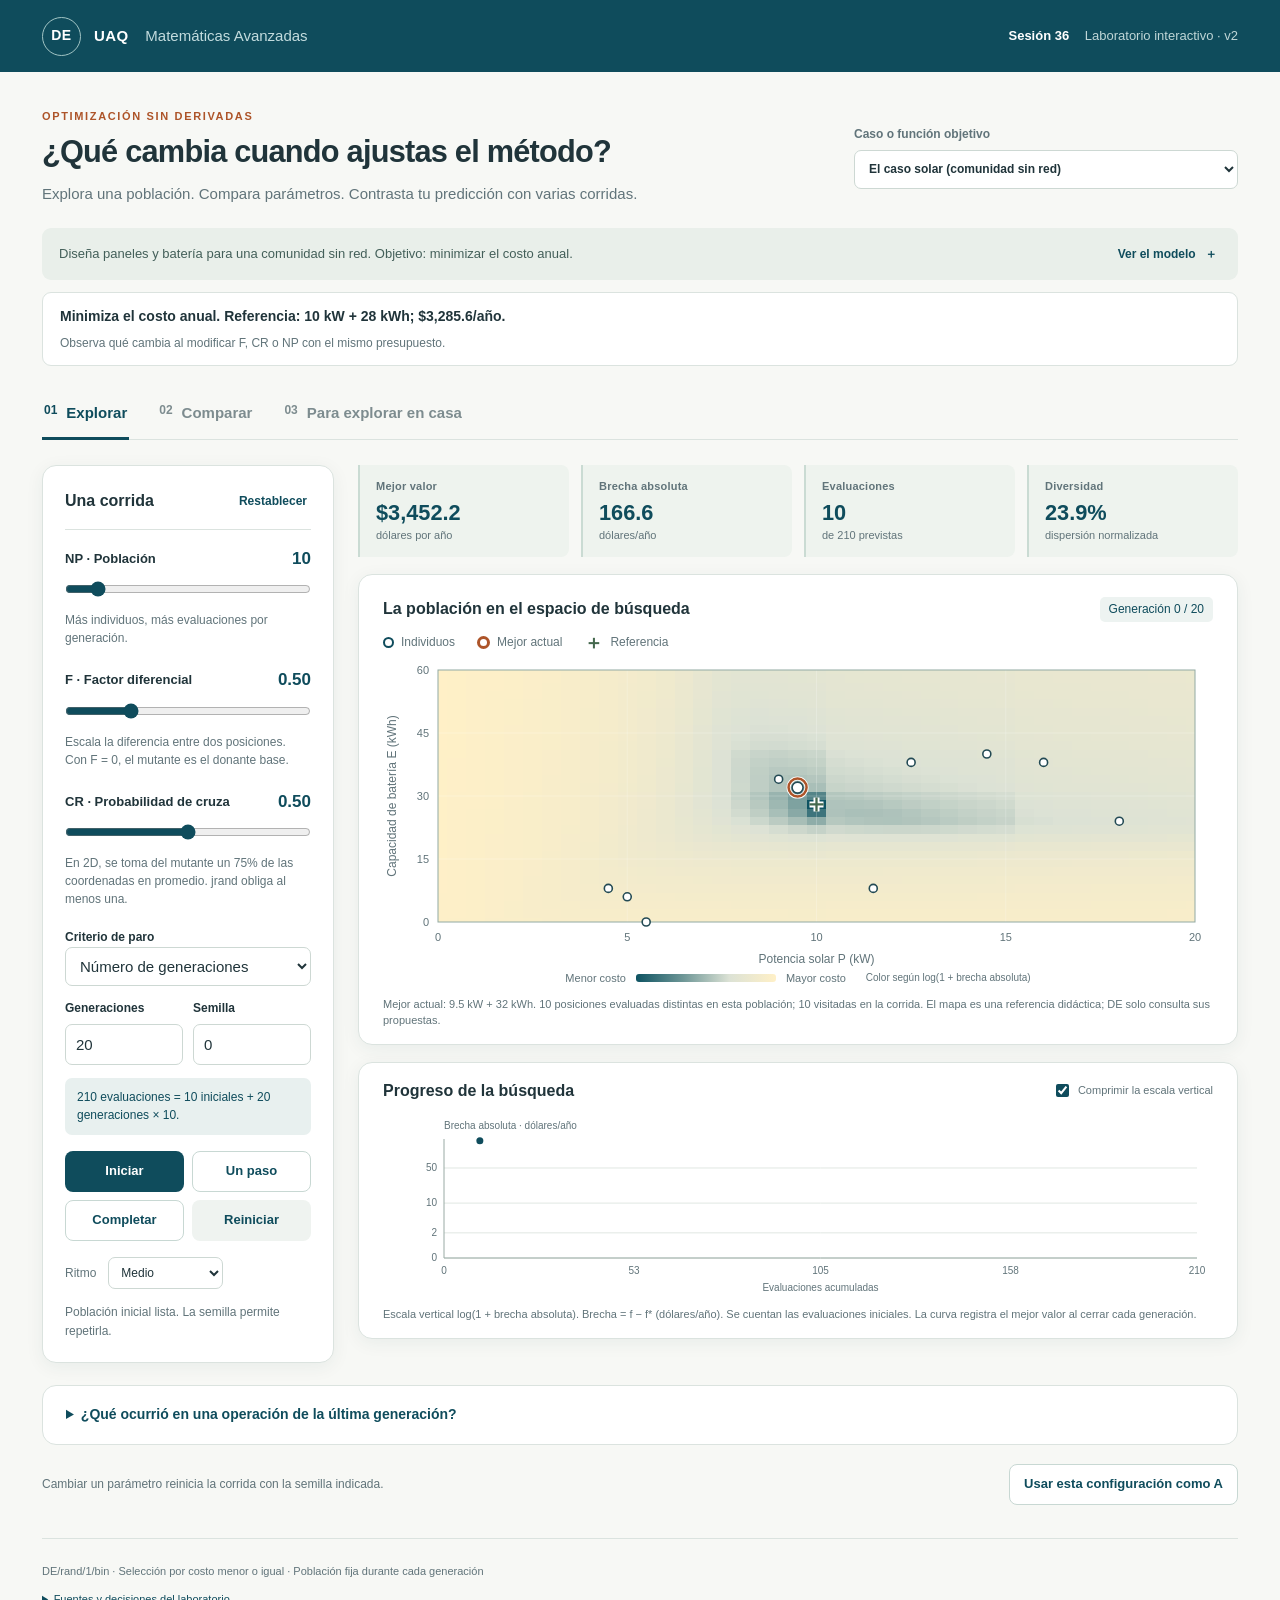
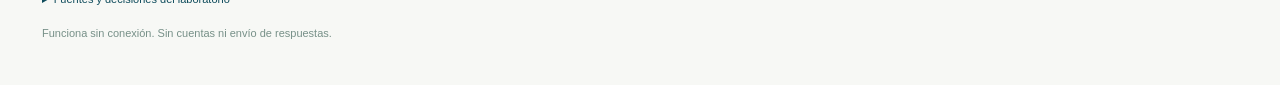
==== commit 979d88a1: "Vocabulario alineado con la clase (mínimos, regiones de atracción; material opcional para casa)" ====
--- a/index.html
+++ b/index.html
@@ -34,11 +34,11 @@
 <main class="wrap">
 <div class="startup-message" id="startup-status" role="status">Preparando el laboratorio. Si este mensaje permanece y los controles no responden, abre el archivo HTML en un navegador con JavaScript habilitado.</div>
 <noscript><p class="startup-message">Este laboratorio necesita JavaScript. Abre el archivo en un navegador que permita ejecutarlo.</p></noscript>
-<section class="intro"><div><p class="eyebrow">OPTIMIZACIÓN SIN DERIVADAS</p><h1>¿Qué cambia cuando ajustas el método?</h1><p class="lead">Explora una población. Compara parámetros. Contrasta tu predicción con varias corridas.</p></div><label class="case-select" for="problem">Caso o función objetivo<select id="problem"><option value="solar">Sistema solar con batería</option><option value="terrain">Terreno con cuatro mínimos</option><option value="sphere">Esfera · un mínimo</option><option value="rosenbrock">Rosenbrock · valle estrecho</option><option value="rastrigin">Rastrigin · muchos mínimos</option><option value="ackley">Ackley · pozo central</option></select></label></section>
+<section class="intro"><div><p class="eyebrow">OPTIMIZACIÓN SIN DERIVADAS</p><h1>¿Qué cambia cuando ajustas el método?</h1><p class="lead">Explora una población. Compara parámetros. Contrasta tu predicción con varias corridas.</p></div><label class="case-select" for="problem">Caso o función objetivo<select id="problem"><option value="solar">El caso solar (comunidad sin red)</option><option value="terrain">Cerro con cuatro mínimos locales</option><option value="sphere">Esfera · un mínimo</option><option value="rosenbrock">Rosenbrock · variables acopladas</option><option value="rastrigin">Rastrigin · muchos mínimos</option><option value="ackley">Ackley · pozo central</option></select></label></section>
 <div class="context-strip"><span id="case-summary"></span><button class="text-button" id="context-toggle" aria-expanded="false" aria-controls="case-details">Ver el modelo <span aria-hidden="true">＋</span></button></div>
 <section class="objective-card" aria-label="Función objetivo"><p id="objective-summary"></p><p id="objective-question" class="hint"></p></section>
 <section id="case-details" class="model-details" hidden></section>
-<nav class="tabs" aria-label="Vistas del laboratorio"><button class="tab active" role="tab" id="tab-explore" aria-selected="true" aria-controls="panel-explore" data-tab="explore">01 <span>Explorar</span></button><button class="tab" role="tab" id="tab-compare" aria-selected="false" aria-controls="panel-compare" data-tab="compare">02 <span>Comparar</span></button><button class="tab" role="tab" id="tab-activity" aria-selected="false" aria-controls="panel-activity" data-tab="activity">03 <span>Actividad de clase</span></button></nav>
+<nav class="tabs" aria-label="Vistas del laboratorio"><button class="tab active" role="tab" id="tab-explore" aria-selected="true" aria-controls="panel-explore" data-tab="explore">01 <span>Explorar</span></button><button class="tab" role="tab" id="tab-compare" aria-selected="false" aria-controls="panel-compare" data-tab="compare">02 <span>Comparar</span></button><button class="tab" role="tab" id="tab-activity" aria-selected="false" aria-controls="panel-activity" data-tab="activity">03 <span>Para explorar en casa</span></button></nav>
 <section id="panel-explore" role="tabpanel" aria-labelledby="tab-explore">
 <div class="explore-grid">
 <aside class="controls panel"><div class="panel-heading"><h2>Una corrida</h2><button class="text-button" id="reset-defaults">Restablecer</button></div>
@@ -69,7 +69,7 @@
 <div id="compare-results" hidden><p class="config-summary" id="comparison-config-summary"></p><div class="result-summary" id="comparison-summary"></div><div class="compare-chart-grid"><section class="panel"><div class="panel-heading"><h3>Una corrida con la semilla inicial</h3><span class="ab-legend"><b>A</b><b>B</b></span></div><canvas id="comparison-curve" role="img" aria-label="Progreso de A y B frente a evaluaciones para la primera semilla"></canvas><p class="chart-caption">A: línea continua. B: línea discontinua. Estas curvas muestran la primera semilla, al cierre de cada generación. La tabla resume todas las repeticiones.</p></section><section class="panel"><div class="panel-heading"><h3>Brecha final por semilla</h3><span class="ab-legend"><b>A</b><b>B</b></span></div><canvas id="paired-chart" role="img" aria-label="Resultados finales emparejados por semilla"></canvas><p class="chart-caption">Cada par usa la misma semilla. Menor brecha es mejor. Escala log(1 + brecha absoluta). La brecha tiene las unidades de la función; no compares su magnitud entre funciones distintas.</p></section></div><div class="panel results-table-wrap"><table id="results-table"><caption>Resumen de la comparación</caption><thead><tr><th scope="col">Métrica</th><th scope="col">A</th><th scope="col">B</th></tr></thead><tbody></tbody></table><p class="hint" id="success-definition"></p></div><p class="comparison-caveat">Un resultado observado en este modelo y presupuesto no garantiza el mismo comportamiento en otro problema.</p></div>
 </section>
 <section id="panel-activity" role="tabpanel" aria-labelledby="tab-activity" hidden>
-<div class="activity-header"><p class="eyebrow">TRABAJO EN PAREJAS · 8–10 MINUTOS</p><h2>Una hipótesis, un cambio y evidencia</h2><p>Sustituye el ejercicio final por un experimento. Conserva el caso, el presupuesto y las semillas al comparar.</p></div>
+<div class="activity-header"><p class="eyebrow">MATERIAL OPCIONAL · EN CASA</p><h2>Una hipótesis, un cambio y evidencia</h2><p>Un experimento para la casa, sin entrega ni evaluación. Conserva el caso, el presupuesto y las semillas al comparar.</p></div>
 <div class="activity-grid"><ol class="activity-steps"><li><span class="minute">1 min</span><h3>Predice</h3><p>Elige F, CR o NP. Escribe qué esperas observar y por qué. No elijas una semilla porque dé el resultado que buscas.</p></li><li><span class="minute">3 min</span><h3>Observa y compara</h3><p>Ejecuta A y B con una semilla. Mira la curva por evaluaciones. Prueba otra semilla y comprueba si tu impresión se mantiene.</p></li><li><span class="minute">2 min</span><h3>Repite 30 veces</h3><p>Compara la mediana, la variación entre semillas y el porcentaje de corridas que alcanza la referencia. Si hay tiempo, repite con 840 evaluaciones.</p></li><li><span class="minute">2–4 min</span><h3>Explica el resultado</h3><p>Usa dos cifras de la tabla. Si cambiaste NP, explica por qué cambió el número de generaciones. Indica una limitación de tu conclusión.</p></li></ol><section class="panel response-sheet"><h3>Tu registro del experimento</h3><p id="notes-case-label" class="note-case"></p><p class="hint">Se conserva por caso en este navegador cuando hay almacenamiento local. Puedes descargarlo o copiarlo.</p><label for="hypothesis">Mi predicción<textarea id="hypothesis" rows="3" placeholder="Creo que cambiar… producirá… porque…"></textarea></label><label for="evidence">La evidencia<textarea id="evidence" rows="4" placeholder="Con el mismo presupuesto, A obtuvo… y B… La mediana y la dispersión muestran…"></textarea></label><label for="conclusion">Mi conclusión y una limitación<textarea id="conclusion" rows="4" placeholder="La comparación apoya / no apoya… No sabemos si ocurriría lo mismo con…"></textarea></label><button class="button primary" id="download-notes">Descargar mi registro</button><span id="notes-status" aria-live="polite"></span></section></div>
 <details id="legacy-notes" class="panel legacy-notes" hidden><summary>Registro recuperado de la versión anterior</summary><p>La versión anterior no guardaba el caso asociado. Este texto se conserva para que puedas revisarlo y trasladarlo al caso correcto.</p><pre id="legacy-content"></pre></details>
 <section class="takeaways"><h3>Preguntas para la puesta en común</h3><p>¿Se conserva la ventaja al pasar de Esfera a Rastrigin? ¿F más grande siempre mejora más? ¿Por qué CR = 0 todavía puede generar una propuesta? ¿Una población mayor fue mejor con el mismo límite de evaluaciones? ¿Qué cambiaría si cada evaluación tardara dos horas?</p></section>
@@ -166,7 +166,7 @@
     }
     const optimumPoint = [bestIJ[0] / (xs.length - 1), bestIJ[1] / (ys.length - 1)];
     return {
-      id: "solar", name: "Sistema solar con batería", dimension: 2,
+      id: "solar", name: "El caso solar (comunidad sin red)", dimension: 2,
       bounds: [[xs[0], xs[xs.length - 1]], [ys[0], ys[ys.length - 1]]],
       labels: ["Potencia solar P (kW)", "Capacidad de batería E (kWh)"],
       xValues: xs, yValues: ys, costs, gridSize: [xs.length, ys.length],
@@ -208,7 +208,7 @@
     const optimumPoint = [(minimizer - lo) / width, (minimizer - lo) / width];
     const minimum = 2 * g(minimizer);
     return {
-      id: "terrain", name: "Terreno de cuatro valles", dimension: 2,
+      id: "terrain", name: "Cerro con cuatro mínimos locales", dimension: 2,
       bounds: [[lo, hi], [lo, hi]], labels: ["x₁", "x₂"],
       formula: "f(x₁,x₂) = (x₁⁴ − 4x₁² + x₁) + (x₂⁴ − 4x₂² + x₂)",
       costRange: [minimum, maximum], totalDesigns: null,
@@ -233,10 +233,10 @@
       },
       rosenbrock: {
         name: "Rosenbrock", bounds: [[-2, 2], [-1, 3]], minimum: [1, 1], maximumBound: 2509,
-        description: "Un valle estrecho y curvo conduce al mínimo global; las variables están acopladas.",
+        description: "Una cañada estrecha y curva conduce al mínimo global; las variables están acopladas.",
         formula: "f(x₁,x₂) = (1 − x₁)² + 100(x₂ − x₁²)²",
         domainText: "x₁ ∈ [−2, 2]; x₂ ∈ [−1, 3]", optimumText: "(1, 1), f = 0",
-        teachingNote: "Compara CR bajo y alto: combinar las coordenadas afecta el avance a lo largo del valle. Aumenta el presupuesto para observar el afinamiento.",
+        teachingNote: "Compara CR bajo y alto: combinar las coordenadas afecta el avance a lo largo de la cañada. Aumenta el presupuesto para observar el afinamiento.",
         objective: (x, y) => (1 - x) ** 2 + 100 * (y - x * x) ** 2
       },
       rastrigin: {
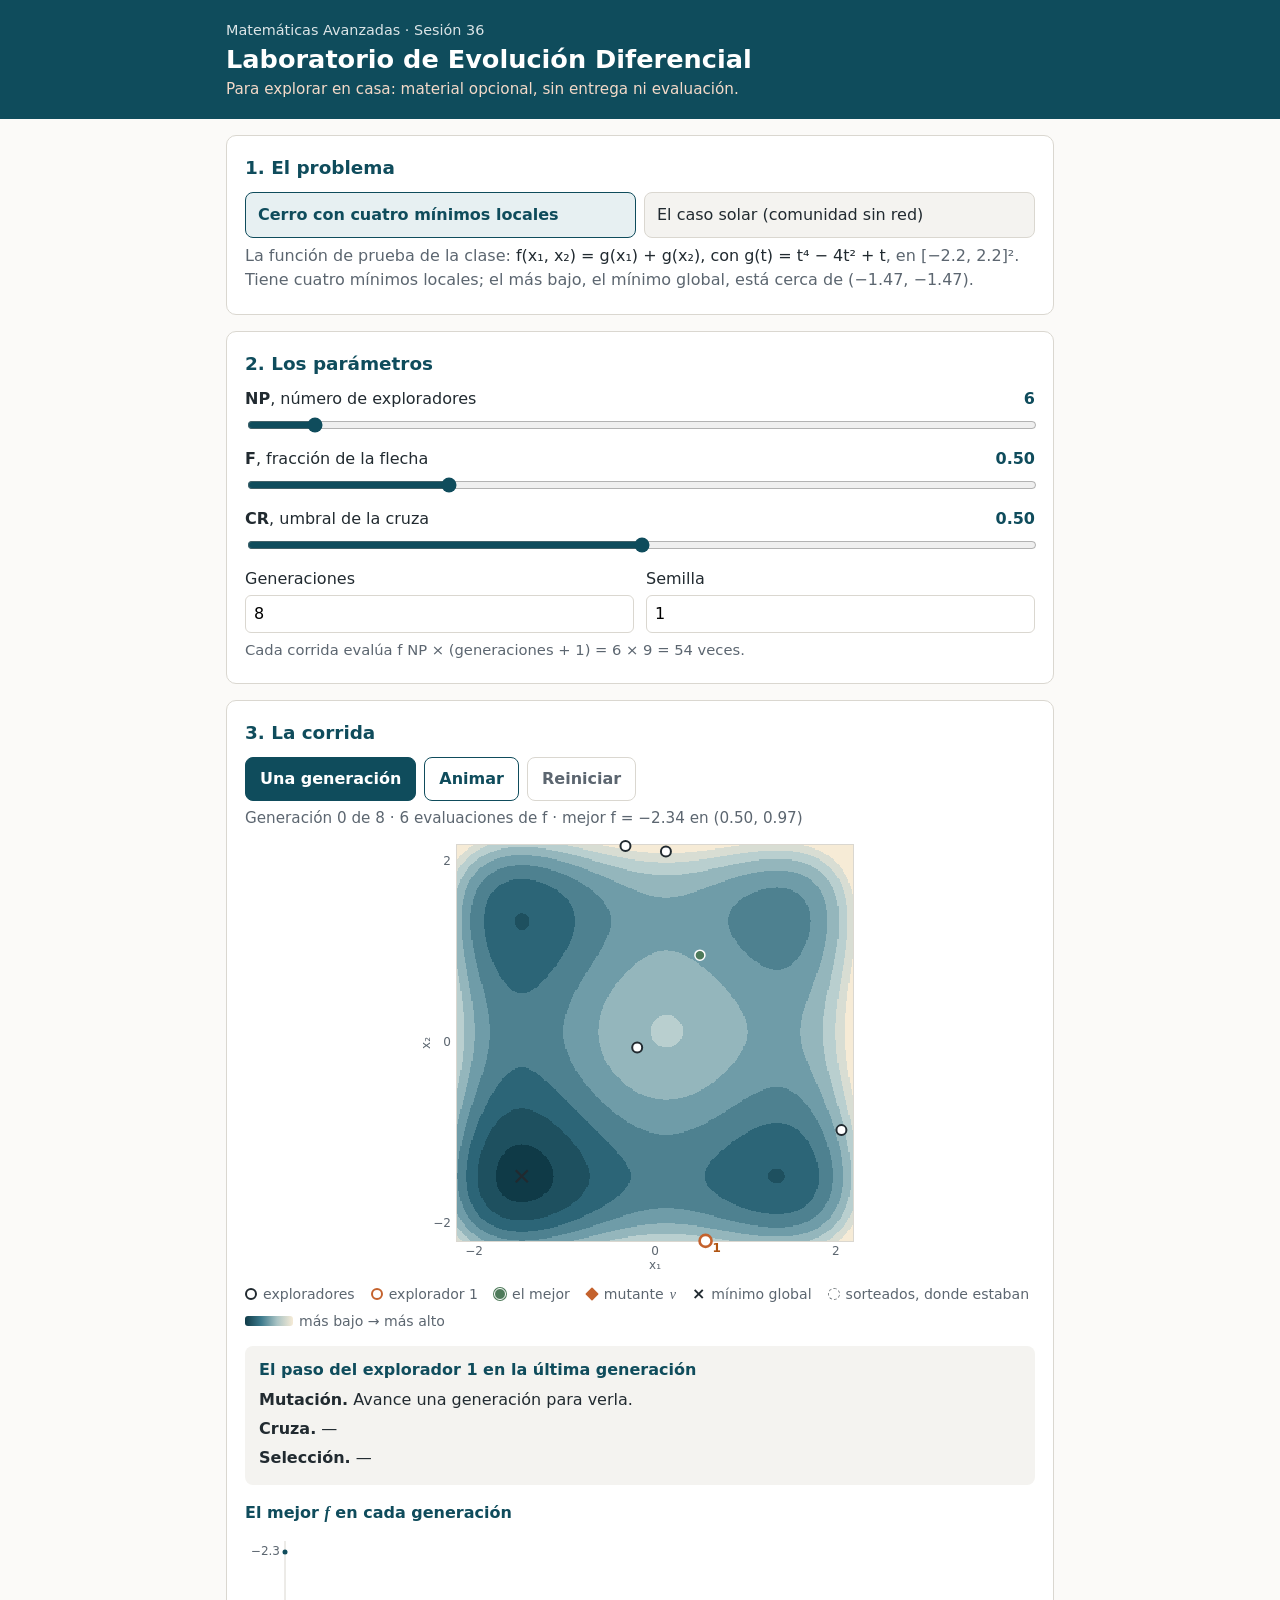
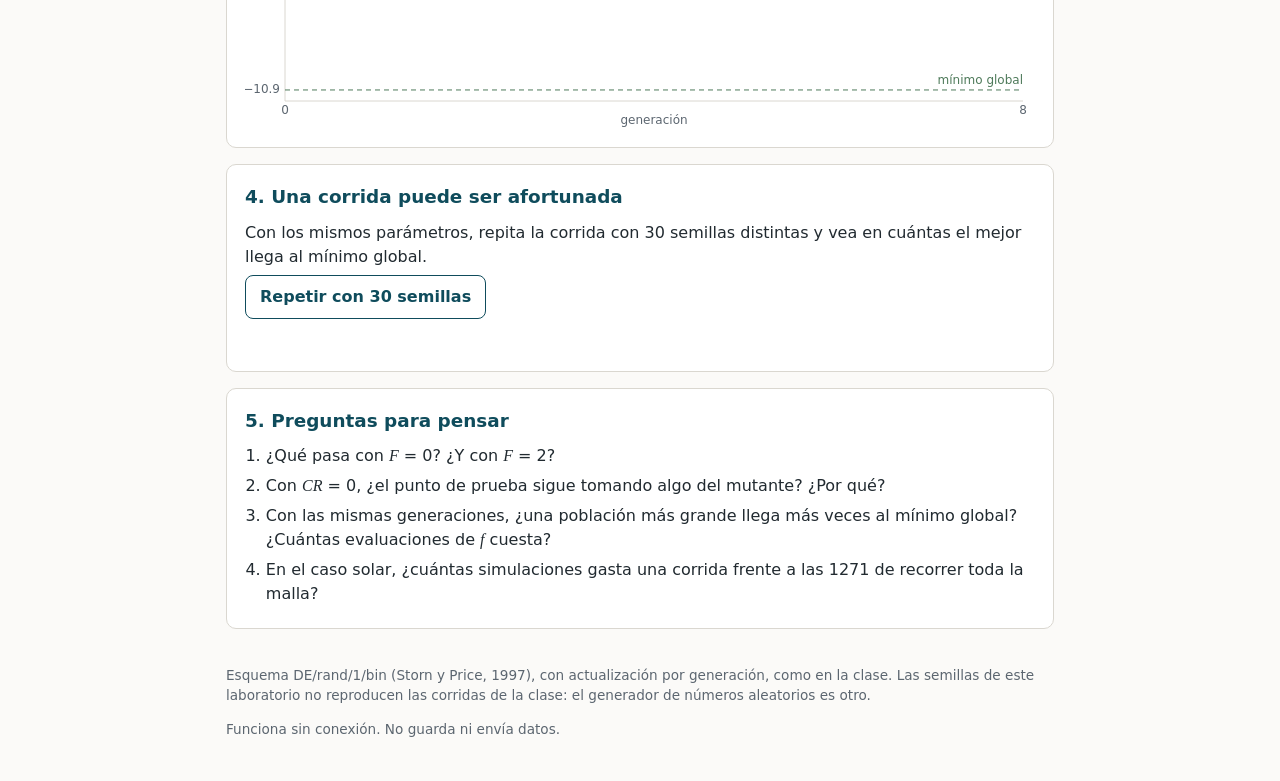
==== commit 88228f6d: "Versión 3: una sola página, más sencilla Cerro con cuatro mínimos locales y caso solar; NP, F, CR, g" ====
--- a/index.html
+++ b/index.html
@@ -2,80 +2,159 @@
 <html lang="es">
 <head>
 <meta charset="utf-8"><meta name="viewport" content="width=device-width,initial-scale=1">
-<title>Laboratorio de Evolución Diferencial · Sesión 36 · v2</title>
-<meta name="lab-version" content="2.0">
-<meta name="description" content="Laboratorio didáctico sin conexión para explorar y comparar F, CR y el tamaño de población en Evolución Diferencial.">
-<style>:root{--ink:#20343a;--muted:#61747a;--teal:#0f4c5c;--teal-light:#e8f0ef;--orange:#ad5429;--orange-light:#faeee5;--paper:#f7f8f5;--border:#dbe3df;--white:#fff;--green:#45684e;--radius:14px;--shadow:0 4px 18px #163d4710}*{box-sizing:border-box}body{margin:0;background:var(--paper);color:var(--ink);font:15px/1.55 -apple-system,BlinkMacSystemFont,"Segoe UI",Arial,sans-serif}button,input,select,textarea{font:inherit}button{cursor:pointer}button:disabled{cursor:default;opacity:.5}button,a,input,select,textarea,summary{outline-offset:4px}button:focus-visible,a:focus-visible,input:focus-visible,select:focus-visible,textarea:focus-visible,summary:focus-visible{outline:3px solid #bb7628}button{transition:background .15s,border-color .15s}a{color:var(--teal)}[hidden]{display:none!important}.wrap{max-width:1440px;margin:0 auto;padding:0 42px}.masthead{background:var(--teal);color:white}.masthead-inner{display:flex;align-items:center;justify-content:space-between;min-height:72px}.brand{display:flex;align-items:center;gap:13px;font-weight:700;letter-spacing:.03em}.brand-mark{display:grid;place-items:center;width:39px;height:39px;border:1px solid #a1c4c4;border-radius:50%;font-size:14px}.brand-secondary{font-weight:400;color:#c3dcde;margin-left:12px;letter-spacing:0}.session{font-weight:600;font-size:13px}.session span{color:#bfd6d7;font-weight:400;margin-left:12px}.intro{display:flex;align-items:center;justify-content:space-between;gap:30px;padding:36px 0 22px}.eyebrow{font-size:11px;letter-spacing:.15em;color:var(--orange);font-weight:750;margin:0 0 9px}h1{font-size:clamp(24px,2.4vw,34px);line-height:1.18;letter-spacing:-.025em;margin:0 0 12px;font-weight:720}h2{font-size:20px;line-height:1.3;margin:0 0 12px}h3{font-size:16px;margin:0 0 9px;line-height:1.35}.lead{margin:0;color:var(--muted);max-width:740px}.case-select{min-width:245px;font-size:12px;font-weight:650;color:var(--muted)}label select{margin-top:6px}.context-strip{display:flex;gap:18px;align-items:center;justify-content:space-between;padding:13px 17px;background:#e9efea;border-radius:9px;font-size:13px;color:#435f59}.text-button{border:0;background:none;color:var(--teal);font-size:12px;font-weight:650;padding:4px;white-space:nowrap}.text-button:hover{text-decoration:underline}.text-button span{margin-left:6px}.model-details{padding:20px 24px;background:#fff;border:1px solid var(--border);border-top:0;border-radius:0 0 10px 10px;font-size:14px;display:grid;grid-template-columns:1fr 1fr;gap:24px}.model-details p{margin:5px 0}.model-details strong{color:var(--teal)}.tabs{display:flex;border-bottom:1px solid var(--border);margin:22px 0 25px;gap:28px}.tab{border:0;border-bottom:3px solid transparent;background:none;color:#7d8c8f;display:flex;gap:9px;padding:13px 2px;font-weight:600;font-size:12px;margin-bottom:-1px}.tab span{font-size:15px}.tab.active{border-bottom-color:var(--teal);color:var(--teal)}.panel{background:var(--white);border:1px solid var(--border);border-radius:var(--radius);padding:22px;box-shadow:var(--shadow)}.panel-heading{display:flex;align-items:center;justify-content:space-between;gap:14px;margin:0 0 16px}.panel-heading h2,.panel-heading h3{font-size:16px;margin:0}.explore-grid{display:grid;grid-template-columns:292px minmax(0,1fr);gap:24px;align-items:start}.controls{padding:22px}.controls .panel-heading{padding-bottom:14px;border-bottom:1px solid var(--border)}.field{margin-bottom:20px}.label-line{display:flex;align-items:center;justify-content:space-between;margin-bottom:7px}.label-line label{font-size:13px;font-weight:650}output{color:var(--teal);font-weight:750;font-size:17px;font-variant-numeric:tabular-nums}input[type=range]{width:100%;height:20px;accent-color:var(--teal);margin:0}.hint{font-size:12px;line-height:1.5;color:var(--muted);margin:6px 0 0}.field-small label,.two-fields label{display:block;font-size:12px;font-weight:650}.field-small{margin-bottom:13px}select,input[type=number],textarea{width:100%;border:1px solid #cdd8d3;background:#fff;border-radius:7px;padding:8px 10px;color:var(--ink);min-height:39px}input[type=number]{font-variant-numeric:tabular-nums}select{padding-right:22px}.two-fields{display:grid;grid-template-columns:1fr 1fr;gap:10px}.two-fields input{margin-top:6px}.budget-note{color:var(--teal);font-size:12px;padding:10px 12px;background:var(--teal-light);border-radius:7px;margin:0 0 16px}.run-controls{display:grid;grid-template-columns:1fr 1fr;gap:8px}.button{border:1px solid transparent;border-radius:8px;padding:9px 14px;min-height:41px;font-weight:650;font-size:13px}.primary{background:var(--teal);color:white}.primary:hover{background:#173f4a}.secondary{border-color:#c8d8d3;background:#fff;color:var(--teal)}.secondary:hover{background:var(--teal-light)}.ghost{background:#eff3f0;color:var(--teal)}.ghost:hover{background:#e3ebe6}.speed-row{display:flex;align-items:center;gap:12px;margin-top:16px;font-size:12px;color:var(--muted)}.speed-row select{min-height:32px;padding:4px 8px;font-size:12px;max-width:115px}.live-status{font-size:12px;color:var(--muted);margin:14px 0 0;min-height:36px}.metric-row{display:grid;grid-template-columns:repeat(4,1fr);gap:12px;margin-bottom:17px}.metric{padding:13px 16px;border-left:2px solid #cadbd3;background:#eef3ee;border-radius:0 8px 8px 0;min-width:0}.metric .metric-label{display:block;font-size:11px;color:var(--muted);font-weight:650;letter-spacing:.02em}.metric strong{font-size:22px;line-height:1.3;display:block;white-space:nowrap;color:var(--teal);font-variant-numeric:tabular-nums;margin-top:4px}.metric small{display:block;font-size:11px;color:var(--muted);min-height:17px}.map-panel{padding:22px 24px 15px}.generation-badge{font-size:12px;color:var(--teal);background:#edf3f1;padding:3px 9px;border-radius:5px;white-space:nowrap}.map-legend{display:flex;flex-wrap:wrap;gap:22px;font-size:12px;color:var(--muted);margin-top:-5px;margin-bottom:3px}.map-legend span{display:flex;align-items:center;gap:7px}.dot,.best-dot{width:11px;height:11px;border-radius:50%;display:inline-block;border:2px solid var(--teal);background:white}.best-dot{border:3px solid var(--orange);width:13px;height:13px}.cross{color:var(--green);font-size:19px;font-weight:800;line-height:13px}.map-holder{position:relative;width:100%;height:315px}canvas{display:block;width:100%;height:100%}.map-tooltip{position:absolute;pointer-events:none;z-index:2;font-size:12px;background:#173f47;color:white;padding:7px 10px;border-radius:6px;box-shadow:var(--shadow);white-space:nowrap}.color-legend{display:flex;align-items:center;justify-content:center;gap:10px;font-size:11px;color:var(--muted);flex-wrap:wrap}.color-legend>div{height:8px;width:140px;border-radius:3px;background:linear-gradient(90deg,#0e5362,#6d9696,#dce2d5,#fff0c7)}.color-legend small{font-size:10px;margin-left:10px}.chart-caption{font-size:11px;color:var(--muted);line-height:1.45;margin:10px 0 0}.convergence-panel{margin-top:17px;padding:18px 24px 15px}.convergence-panel canvas{height:180px}.check{font-size:11px;display:flex;align-items:center;gap:6px;color:var(--muted)}.check input{accent-color:var(--teal)}.operator-panel{margin-top:22px;box-shadow:none;padding:0}.operator-panel summary{cursor:pointer;padding:18px 23px;font-size:14px;font-weight:650;color:var(--teal)}#operator-body{padding:0 23px 22px;font-size:13px}.operator-grid{display:grid;grid-template-columns:repeat(3,1fr);gap:22px;margin-top:12px}.operator-grid>div{padding-top:12px;border-top:2px solid var(--border)}.operator-grid h3{font-size:13px;color:var(--teal)}.formula{font-family:Georgia,serif;font-size:17px;line-height:1.5;color:var(--ink)}.operator-grid p{margin:5px 0}.accepted{color:var(--green);font-weight:700}.rejected{color:var(--orange);font-weight:700}.explore-footer{display:flex;align-items:center;justify-content:space-between;gap:20px;margin:18px 0 32px}.explore-footer p{font-size:12px;color:var(--muted)}.comparison-intro p{color:var(--muted);max-width:850px;margin:0 0 22px}.comparison-intro h2{font-size:25px}.preset-row{display:flex;align-items:center;gap:9px;flex-wrap:wrap;margin:0 0 19px}.preset-row>span{font-size:12px;font-weight:650;margin-right:5px}.preset{border:1px solid var(--border);background:#fff;border-radius:30px;font-size:12px;padding:7px 13px;color:var(--muted)}.preset.active{background:var(--teal-light);border-color:#8eb6ad;color:var(--teal)}.compare-configs{display:grid;grid-template-columns:1fr 1fr .88fr;gap:17px}.config-card{border-top:3px solid var(--teal);padding:19px}.config-b{border-top-color:var(--orange)}.config-title{display:flex;gap:12px;align-items:center;margin-bottom:17px}.config-title h3{margin:0}.config-letter{background:var(--teal-light);color:var(--teal);width:30px;height:30px;display:grid;place-items:center;border-radius:6px;font-weight:750}.config-b .config-letter{background:var(--orange-light);color:var(--orange)}.config-fields{display:grid;grid-template-columns:repeat(3,1fr);gap:10px}.config-fields label,.compare-setup>label{font-size:12px;font-weight:600;display:block}.config-fields input{margin-top:7px}.compare-setup .two-fields{margin-top:12px}.compare-setup>label input{margin-top:7px}.compare-toolbar{display:flex;gap:10px;align-items:center;flex-wrap:wrap;margin:20px 0}.compare-toolbar>span{font-size:12px;color:var(--muted)}.comparison-empty{border:1px dashed #baccc2;border-radius:14px;text-align:center;padding:45px 20px;margin:24px 0;color:var(--muted)}.comparison-empty h3{color:var(--teal);font-size:20px;margin-top:10px}.comparison-empty p{font-size:14px}.empty-symbol{font-size:24px;letter-spacing:.15em;color:#7b9a91}.compare-chart-grid{display:grid;grid-template-columns:1fr 1fr;gap:19px;margin:18px 0}.compare-chart-grid canvas{height:240px}.ab-legend{display:flex;gap:15px;font-size:12px}.ab-legend b:first-child{color:var(--teal)}.ab-legend b:last-child{color:var(--orange)}.result-summary{background:#e8f0ea;border-left:3px solid var(--teal);border-radius:0 8px 8px 0;padding:15px 20px;font-size:14px;line-height:1.55}.result-summary strong{color:var(--teal)}.results-table-wrap{overflow:auto;padding:22px}.results-table-wrap table{width:100%;border-collapse:collapse;font-size:13px;font-variant-numeric:tabular-nums}.results-table-wrap caption{text-align:left;font-size:17px;font-weight:650;margin-bottom:15px}.results-table-wrap th,.results-table-wrap td{padding:10px 15px;border-bottom:1px solid var(--border);text-align:right}.results-table-wrap th:first-child,.results-table-wrap td:first-child{text-align:left}.results-table-wrap thead th:nth-child(2){color:var(--teal)}.results-table-wrap thead th:nth-child(3){color:var(--orange)}.results-table-wrap tbody tr:nth-child(odd){background:#f8faf7}.comparison-caveat{font-size:12px;color:var(--muted);margin:20px 0 35px}.activity-header h2{font-size:27px}.activity-header>p:last-child{color:var(--muted);margin-bottom:25px}.activity-grid{display:grid;grid-template-columns:.9fr 1fr;gap:50px}.activity-steps{list-style:none;counter-reset:steps;padding:0;margin:0}.activity-steps li{counter-increment:steps;position:relative;padding:0 0 26px 49px}.activity-steps li:before{content:counter(steps);position:absolute;left:0;top:2px;display:grid;place-items:center;border:1px solid #a3c0b5;border-radius:50%;height:31px;width:31px;font-size:14px;color:var(--teal);font-weight:700}.activity-steps h3{font-size:19px}.activity-steps p{color:var(--muted);font-size:14px;margin:7px 0}.minute{float:right;font-size:12px;color:var(--orange)}.response-sheet label{display:block;font-size:13px;font-weight:600;margin:18px 0 0}.response-sheet textarea{font-size:13px;margin-top:6px;resize:vertical;line-height:1.5}.response-sheet>button{margin-top:15px}.response-sheet #notes-status{font-size:12px;margin-left:10px;color:var(--muted)}.takeaways{border-top:1px solid var(--border);margin-top:30px;padding:25px 0;color:var(--muted)}.takeaways h3{color:var(--teal)}.footer{border-top:1px solid var(--border);padding:24px 0 35px;margin-top:25px;font-size:11px;color:var(--muted)}.footer p{margin:0 0 8px}.footer summary{cursor:pointer;color:var(--teal);margin:11px 0}.footer details p{max-width:1050px;line-height:1.65}.offline-note{padding-top:6px;color:#779088}.error{color:#9a352b!important;font-weight:600}.busy{cursor:progress}.sr-only{position:absolute;width:1px;height:1px;overflow:hidden;clip:rect(0,0,0,0)}
-@media(min-width:1500px){.map-holder{height:340px}}
-@media(max-width:1100px){.wrap{padding:0 24px}.intro{align-items:flex-start}.intro h1{font-size:27px}.case-select{min-width:220px}.explore-grid{grid-template-columns:260px minmax(0,1fr);gap:17px}.metric-row{gap:8px}.metric{padding:11px 10px}.metric strong{font-size:19px}.map-panel{padding:18px}.compare-configs{grid-template-columns:1fr 1fr}.compare-setup{grid-column:1 / -1;display:grid;grid-template-columns:1fr 1.5fr 1.2fr;align-items:start;gap:22px}.compare-setup .two-fields{margin-top:0}.operator-grid{gap:12px}.activity-grid{gap:25px}}
-@media(max-width:780px){.masthead-inner{min-height:60px}.brand-secondary{display:none}.session span{display:none}.intro{display:block;padding-top:24px}.case-select{display:block;margin-top:20px;width:100%}.intro h1{font-size:29px}.context-strip{align-items:flex-start}.tabs{gap:22px}.tab span{font-size:13px}.explore-grid{grid-template-columns:1fr}.controls{display:grid;grid-template-columns:1fr 1fr;gap:0 20px}.controls .panel-heading{grid-column:1/-1}.controls .field{margin-bottom:17px}.controls .two-fields,.controls .budget-note,.controls .run-controls,.controls .live-status{grid-column:1/-1}.controls .run-controls{grid-template-columns:repeat(4,1fr)}.controls .speed-row{grid-column:1/-1}.controls .live-status{min-height:0;margin:10px 0 0}.metric-row{grid-template-columns:repeat(4,1fr)}.metric strong{font-size:20px}.map-holder{height:330px}.compare-chart-grid,.activity-grid{grid-template-columns:1fr}.compare-setup{display:block}.compare-setup .two-fields{margin-top:12px}.operator-grid{grid-template-columns:1fr}.model-details{grid-template-columns:1fr;gap:12px}.footer{margin-top:15px}.comparison-intro h2{font-size:23px}.activity-header h2{font-size:25px}}
-@media(max-width:480px){.wrap{padding:0 16px}.intro h1{font-size:27px}.tabs{gap:15px}.tab{gap:5px}.tab span{font-size:12px}.tab{font-size:10px}.context-strip{display:block;font-size:12px}.context-strip button{display:block;margin-top:7px;padding-left:0}.controls{padding:17px;gap:0 14px}.metric-row{grid-template-columns:1fr 1fr}.metric strong{font-size:23px}.panel-heading{align-items:flex-start}.panel-heading h2{max-width:210px}.map-holder{height:280px}.map-panel{padding:17px 12px}.map-legend{gap:11px;font-size:10px}.convergence-panel{padding:17px 12px}.convergence-panel .panel-heading{display:block}.convergence-panel .check{margin-top:10px}.compare-configs{grid-template-columns:1fr}.compare-setup{grid-column:auto}.config-fields{gap:10px}.compare-chart-grid .panel{padding:17px 12px}.run-controls .button{padding:8px 5px;font-size:11px}.explore-footer{display:block}.comparison-intro h2{font-size:22px}.preset{font-size:11px;padding:7px 11px}.results-table-wrap{padding:15px 10px}.results-table-wrap th,.results-table-wrap td{padding:9px 8px;font-size:12px}.result-summary{font-size:13px;padding:13px}.metric small{font-size:10px}.response-sheet{padding:20px}.session{font-size:11px}.controls .field-small label{font-size:11px}.lead{font-size:14px}.brand{font-size:13px}.activity-steps li{padding-left:44px}}
-@media(prefers-reduced-motion:reduce){*{scroll-behavior:auto!important;transition:none!important}}
-@media print{.masthead,.tabs,.controls,.compare-toolbar,.preset-row,.footer,.explore-footer,.response-sheet button{display:none!important}.wrap{padding:0}body{background:#fff}.panel{box-shadow:none;break-inside:avoid}canvas{max-width:100%}.activity-grid{grid-template-columns:1fr 1fr}.intro{padding:0 0 20px}.case-select{display:none}}
-
-/* Revisión 2: contexto visible, exportación alternativa y lectura en paneles estrechos. */
-.startup-message{margin:18px 0;padding:16px;background:#fff2d9;border:1px solid #dfc491;border-radius:9px;font-size:14px}
-.objective-card{margin:12px 0 0;padding:13px 17px;border:1px solid var(--border);border-radius:9px;background:white}
-.objective-card>p:first-child{margin:0;font-size:14px;font-weight:600;overflow-wrap:anywhere}.model-formula{overflow-wrap:anywhere}
-.design-note{padding:11px 15px;background:var(--teal-light);border-left:3px solid var(--teal);border-radius:0 7px 7px 0;font-size:13px;margin:17px 0 0}
-.comparison-warning{background:#fff2d9;border-color:#b97826;color:#694b20}.config-summary{font-size:12px;color:var(--muted);overflow-wrap:anywhere;padding:10px 0 0}
-.budget-shortcuts{display:flex;gap:7px;margin:9px 0;flex-wrap:wrap}.budget-shortcuts .preset{font-size:11px;padding:5px 8px}
-.compare-setup .budget-shortcuts{grid-column:1}.compare-setup>.two-fields{grid-column:2;grid-row:1}.compare-setup>.hint{grid-column:3;grid-row:1 / span 2}
-.note-case{font-weight:650;color:var(--teal);font-size:13px;margin:8px 0}.legacy-notes{margin:24px 0}.legacy-notes pre{white-space:pre-wrap;overflow-wrap:anywhere}
-.export-preview{margin:24px 0}.export-preview h2{overflow-wrap:anywhere}.export-preview label{display:block;font-size:12px;color:var(--muted)}.export-preview textarea{font:12px/1.5 ui-monospace,Menlo,monospace;resize:vertical;margin:6px 0 12px;white-space:pre;min-height:190px}
-.metric strong{font-size:clamp(14px,1.7vw,22px);overflow-wrap:anywhere;white-space:normal}.metric{min-width:0}.results-table-wrap td{white-space:nowrap}
-@media(min-width:1101px){.compare-setup .budget-shortcuts{grid-column:auto}.compare-setup>.two-fields,.compare-setup>.hint{grid-column:auto;grid-row:auto}}
-@media(max-width:780px){.compare-setup>.two-fields,.compare-setup>.hint{grid-column:auto;grid-row:auto}.objective-card>p:first-child{font-size:13px}.metric strong{font-size:17px}.color-legend small{margin-left:0}.panel-heading{flex-wrap:wrap}}
-@media(max-width:480px){.metric strong{font-size:18px}.tabs{gap:10px}.tab span{font-size:11px}.export-preview{padding:15px}.config-summary{font-size:11px}}
+<title>Laboratorio de Evolución Diferencial · Sesión 36</title>
+<meta name="lab-version" content="3.0">
+<meta name="description" content="Laboratorio sencillo, sin conexión, para ver cómo se mueve una población con Evolución Diferencial (DE/rand/1/bin).">
+<style>:root {
+  --tinta: #212A30; --petroleo: #0F4C5C; --petroleo-claro: #3D7A8C; --terracota: #C4622D; --terracota-texto: #B05512;
+  --salvia: #4E7A5A; --gris: #5C6670; --humo: #F4F3F0; --linea: #DAD7D0; --fondo: #FBFAF8;
+}
+* { box-sizing: border-box; }
+html { -webkit-text-size-adjust: 100%; }
+body { margin: 0; background: var(--fondo); color: var(--tinta);
+  font: 16px/1.5 "IBM Plex Sans", "Helvetica Neue", "Segoe UI", system-ui, sans-serif; }
+.marco { max-width: 860px; margin: 0 auto; padding: 0 16px; }
+.cabeza { background: var(--petroleo); color: #fff; padding: 20px 0 18px; }
+.cabeza h1 { margin: 2px 0 4px; font-size: 1.6rem; line-height: 1.2; font-weight: 600; }
+.curso { margin: 0; font-size: .9rem; opacity: .85; }
+.aviso { margin: 0; font-size: .95rem; color: #F3D9C8; }
+.aviso-js { background: #FBF1E8; padding: 12px; border-radius: 8px; }
+.tarjeta { background: #fff; border: 1px solid var(--linea); border-radius: 10px; padding: 18px 18px 16px; margin: 16px 0; }
+.tarjeta h2 { margin: 0 0 10px; font-size: 1.15rem; color: var(--petroleo); font-weight: 600; }
+.tarjeta h3 { margin: 14px 0 6px; font-size: 1rem; color: var(--petroleo); font-weight: 600; }
+.tarjeta p { margin: 6px 0; }
+.selector { display: flex; gap: 8px; flex-wrap: wrap; }
+.opcion { flex: 1 1 220px; padding: 10px 12px; border: 1.5px solid var(--linea); background: var(--humo); color: var(--tinta);
+  border-radius: 8px; font: inherit; cursor: pointer; text-align: left; }
+.opcion.activa { border-color: var(--petroleo); background: #E7F0F2; color: var(--petroleo); font-weight: 600; }
+.descripcion { color: var(--gris); }
+.formula { color: var(--tinta); white-space: nowrap; }
+.controles { display: grid; gap: 12px; }
+.control { display: grid; gap: 4px; }
+.control .etq { display: flex; justify-content: space-between; gap: 8px; }
+.control output { font-weight: 600; color: var(--petroleo); font-variant-numeric: tabular-nums; }
+.control input[type=range] { width: 100%; accent-color: var(--petroleo); }
+.control input[type=number] { font: inherit; padding: 6px 8px; border: 1px solid var(--linea); border-radius: 6px; width: 100%; }
+.dos { display: grid; grid-template-columns: 1fr 1fr; gap: 12px; }
+.nota { color: var(--gris); font-size: .92rem; }
+.botones { display: flex; gap: 8px; flex-wrap: wrap; }
+.boton { font: inherit; padding: 9px 14px; border-radius: 8px; border: 1.5px solid var(--petroleo); background: #fff; color: var(--petroleo);
+  cursor: pointer; font-weight: 600; }
+.boton.principal { background: var(--petroleo); color: #fff; }
+.boton.secundario { border-color: var(--linea); color: var(--gris); }
+.boton:disabled { opacity: .45; cursor: default; }
+.estado { color: var(--gris); font-size: .95rem; min-height: 1.5em; font-variant-numeric: tabular-nums; }
+.mapa, .curva { width: 100%; }
+.mapa canvas, .curva canvas { width: 100%; display: block; border-radius: 6px; }
+.leyenda { list-style: none; padding: 0; margin: 8px 0 0; display: flex; flex-wrap: wrap; gap: 6px 16px; font-size: .88rem; color: var(--gris); }
+.leyenda li { display: flex; align-items: center; gap: 6px; }
+.leyenda i { display: inline-block; width: 12px; height: 12px; border-radius: 50%; }
+.l-aro { background: #fff; border: 2px solid var(--tinta); }
+.l-uno { background: #fff; border: 2.5px solid var(--terracota); }
+.l-antes { background: transparent; border: 1.5px dashed rgba(33,42,48,.6); }
+.l-mejor { background: var(--salvia); border: 1.5px solid #fff; box-shadow: 0 0 0 1px var(--salvia); }
+.l-mut { background: var(--terracota); border-radius: 1px !important; transform: rotate(45deg) scale(.8); }
+.l-cruz { color: var(--tinta); font-size: 1rem; line-height: 1; }
+.l-escala { display: inline-block; width: 48px; height: 10px; border-radius: 3px; background: linear-gradient(90deg, #0F3A47, #3D7A8C, #A9C3C4, #F6EBD6); }
+.paso { background: var(--humo); border-radius: 8px; padding: 10px 14px; margin-top: 14px; }
+.paso h3 { margin-top: 2px; }
+.paso p { margin: 5px 0; font-variant-numeric: tabular-nums; }
+.sub { margin-top: 16px !important; }
+.resultado { font-weight: 600; color: var(--petroleo); min-height: 1.5em; }
+.barra { height: 12px; background: var(--humo); border-radius: 6px; overflow: hidden; border: 1px solid var(--linea); }
+.barra div { height: 100%; background: var(--salvia); width: 0; }
+.preguntas { margin: 0; padding-left: 1.3em; }
+.preguntas li { margin: 6px 0; }
+var { font-style: italic; font-family: "STIX Two Math", "Cambria Math", Georgia, serif; }
+.pie { color: var(--gris); font-size: .85rem; padding: 6px 0 28px; }
+@media (max-width: 520px) { .cabeza h1 { font-size: 1.35rem; } .tarjeta { padding: 14px; } .formula { white-space: normal; } }
 </style>
 </head>
 <body>
-<header class="masthead"><div class="wrap masthead-inner"><div class="brand"><span class="brand-mark" aria-hidden="true">DE</span><span>UAQ <span class="brand-secondary">Matemáticas Avanzadas</span></span></div><span class="session">Sesión 36 <span>Laboratorio interactivo · v2</span></span></div></header>
-<main class="wrap">
-<div class="startup-message" id="startup-status" role="status">Preparando el laboratorio. Si este mensaje permanece y los controles no responden, abre el archivo HTML en un navegador con JavaScript habilitado.</div>
-<noscript><p class="startup-message">Este laboratorio necesita JavaScript. Abre el archivo en un navegador que permita ejecutarlo.</p></noscript>
-<section class="intro"><div><p class="eyebrow">OPTIMIZACIÓN SIN DERIVADAS</p><h1>¿Qué cambia cuando ajustas el método?</h1><p class="lead">Explora una población. Compara parámetros. Contrasta tu predicción con varias corridas.</p></div><label class="case-select" for="problem">Caso o función objetivo<select id="problem"><option value="solar">El caso solar (comunidad sin red)</option><option value="terrain">Cerro con cuatro mínimos locales</option><option value="sphere">Esfera · un mínimo</option><option value="rosenbrock">Rosenbrock · variables acopladas</option><option value="rastrigin">Rastrigin · muchos mínimos</option><option value="ackley">Ackley · pozo central</option></select></label></section>
-<div class="context-strip"><span id="case-summary"></span><button class="text-button" id="context-toggle" aria-expanded="false" aria-controls="case-details">Ver el modelo <span aria-hidden="true">＋</span></button></div>
-<section class="objective-card" aria-label="Función objetivo"><p id="objective-summary"></p><p id="objective-question" class="hint"></p></section>
-<section id="case-details" class="model-details" hidden></section>
-<nav class="tabs" aria-label="Vistas del laboratorio"><button class="tab active" role="tab" id="tab-explore" aria-selected="true" aria-controls="panel-explore" data-tab="explore">01 <span>Explorar</span></button><button class="tab" role="tab" id="tab-compare" aria-selected="false" aria-controls="panel-compare" data-tab="compare">02 <span>Comparar</span></button><button class="tab" role="tab" id="tab-activity" aria-selected="false" aria-controls="panel-activity" data-tab="activity">03 <span>Para explorar en casa</span></button></nav>
-<section id="panel-explore" role="tabpanel" aria-labelledby="tab-explore">
-<div class="explore-grid">
-<aside class="controls panel"><div class="panel-heading"><h2>Una corrida</h2><button class="text-button" id="reset-defaults">Restablecer</button></div>
-<div class="field"><div class="label-line"><label for="np">NP · Población</label><output id="np-out" for="np">10</output></div><input id="np" type="range" min="4" max="60" step="1" value="10"><p class="hint">Más individuos, más evaluaciones por generación.</p></div>
-<div class="field"><div class="label-line"><label for="factor">F · Factor diferencial</label><output id="factor-out" for="factor">0.50</output></div><input id="factor" type="range" min="0" max="2" step="0.05" value="0.5"><p class="hint">Escala la diferencia entre dos posiciones. Con F = 0, el mutante es el donante base.</p></div>
-<div class="field"><div class="label-line"><label for="cr">CR · Probabilidad de cruza</label><output id="cr-out" for="cr">0.50</output></div><input id="cr" type="range" min="0" max="1" step="0.05" value="0.5"><p class="hint" id="cr-help">Una coordenada siempre se toma del mutante.</p></div>
-<div class="field field-small"><label for="stop-mode">Criterio de paro</label><select id="stop-mode"><option value="generations">Número de generaciones</option><option value="evaluations">Presupuesto de evaluaciones</option></select></div>
-<div class="two-fields"><div class="field field-small" id="generations-field"><label for="generations">Generaciones</label><input id="generations" type="number" min="1" max="200" value="20"></div><div class="field field-small" id="budget-field" hidden><label for="budget">Evaluaciones</label><input id="budget" type="number" min="4" max="12000" step="1" value="840"></div><div class="field field-small"><label for="seed">Semilla</label><input id="seed" type="number" min="0" max="999999" value="0"></div></div>
-<p class="budget-note" id="budget-note"></p>
-<div class="run-controls"><button id="play" class="button primary">Iniciar</button><button id="step" class="button secondary">Un paso</button><button id="finish" class="button secondary">Completar</button><button id="restart" class="button ghost">Reiniciar</button></div>
-<div class="speed-row"><label for="speed">Ritmo</label><select id="speed"><option value="650">Lento</option><option value="280" selected>Medio</option><option value="80">Rápido</option></select></div>
-<p class="live-status" id="run-status" aria-live="polite">Población inicial lista.</p>
-</aside>
-<div class="visual-stack"><div class="metric-row" id="run-metrics"></div><section class="panel map-panel"><div class="panel-heading"><h2>La población en el espacio de búsqueda</h2><span class="generation-badge" id="generation-label">Generación 0</span></div><div class="map-legend"><span><i class="dot"></i> Individuos</span><span><i class="best-dot"></i> Mejor actual</span><span><b class="cross">＋</b> Referencia</span></div><div class="map-holder"><canvas id="landscape" role="img" aria-label="Mapa de costo con los individuos de la población">El mejor diseño y su costo se muestran en los indicadores.</canvas><div class="map-tooltip" id="map-tooltip" hidden></div></div><div class="color-legend"><span>Menor costo</span><div></div><span>Mayor costo</span><small>Color según log(1 + brecha absoluta)</small></div><p id="map-summary" class="chart-caption"></p></section>
-<section class="panel convergence-panel"><div class="panel-heading"><h2>Progreso de la búsqueda</h2><label class="check"><input type="checkbox" id="compressed" checked> Comprimir la escala vertical</label></div><canvas id="convergence" role="img" aria-label="Brecha respecto a la referencia, frente al número acumulado de evaluaciones"></canvas><p class="chart-caption" id="convergence-caption">La brecha es cero en el mínimo de referencia. El eje horizontal cuenta evaluaciones, incluida la población inicial.</p></section></div>
-</div>
-<details class="operator-panel panel" id="operator"><summary>¿Qué ocurrió en una operación de la última generación?</summary><div id="operator-body"><p>Avanza una generación para inspeccionar la mutación, la cruza y la selección del individuo 1.</p></div></details>
-<div class="explore-footer"><p>Cambiar un parámetro reinicia la corrida con la semilla indicada.</p><button class="button secondary" id="use-in-compare">Usar esta configuración como A</button></div>
+<header class="cabeza">
+  <div class="marco">
+    <p class="curso">Matemáticas Avanzadas · Sesión 36</p>
+    <h1>Laboratorio de Evolución Diferencial</h1>
+    <p class="aviso">Para explorar en casa: material opcional, sin entrega ni evaluación.</p>
+  </div>
+</header>
+<main class="marco">
+<noscript><p class="aviso-js">Este laboratorio necesita JavaScript. Ábralo en un navegador que lo permita.</p></noscript>
+
+<section class="tarjeta" aria-labelledby="t-problema">
+  <h2 id="t-problema">1. El problema</h2>
+  <div class="selector" role="radiogroup" aria-label="Problema">
+    <button type="button" class="opcion activa" data-problema="terrain" role="radio" aria-checked="true">Cerro con cuatro mínimos locales</button>
+    <button type="button" class="opcion" data-problema="solar" role="radio" aria-checked="false">El caso solar (comunidad sin red)</button>
+  </div>
+  <p class="descripcion" id="descripcion-terrain">La función de prueba de la clase: <span class="formula">f(x₁, x₂) = g(x₁) + g(x₂), con g(t) = t⁴ − 4t² + t</span>, en [−2.2, 2.2]². Tiene cuatro mínimos locales; el más bajo, el mínimo global, está cerca de (−1.47, −1.47).</p>
+  <p class="descripcion" id="descripcion-solar" hidden>El costo anual de los 1271 diseños de la clase: paneles de 0 a 20 kW cada 0.5 kW y batería de 0 a 60 kWh cada 2 kWh. El más barato es 10 kW y 28 kWh, con 3285.6 USD/año. Es un modelo sencillo con datos sintéticos; cada evaluación de f equivale a una simulación del año.</p>
 </section>
-<section id="panel-compare" role="tabpanel" aria-labelledby="tab-compare" hidden>
-<div class="comparison-intro"><div><h2>Dos configuraciones, un mismo límite</h2><p>Cambia un parámetro a la vez. Usa varias semillas para distinguir un efecto persistente de una corrida afortunada.</p></div></div>
-<div class="preset-row" aria-label="Experimentos preparados"><span>Comparar:</span><button class="preset active" data-preset="F">F · 0.3 frente a 0.9</button><button class="preset" data-preset="CR">CR · 0 frente a 1</button><button class="preset" data-preset="NP">NP · 8 frente a 40</button></div>
-<div class="compare-configs"><section class="panel config-card config-a"><div class="config-title"><span class="config-letter">A</span><h3>Configuración A</h3></div><div class="config-fields"><label for="a-np">Población NP<input id="a-np" type="number" min="4" max="60" value="20"></label><label for="a-f">Factor F<input id="a-f" type="number" min="0" max="2" step="0.05" value="0.3"></label><label for="a-cr">Cruza CR<input id="a-cr" type="number" min="0" max="1" step="0.05" value="0.7"></label></div><p id="a-budget-note" class="hint"></p></section><section class="panel config-card config-b"><div class="config-title"><span class="config-letter">B</span><h3>Configuración B</h3></div><div class="config-fields"><label for="b-np">Población NP<input id="b-np" type="number" min="4" max="60" value="20"></label><label for="b-f">Factor F<input id="b-f" type="number" min="0" max="2" step="0.05" value="0.9"></label><label for="b-cr">Cruza CR<input id="b-cr" type="number" min="0" max="1" step="0.05" value="0.7"></label></div><p id="b-budget-note" class="hint"></p></section>
-<section class="panel compare-setup"><label for="compare-budget">Límite por corrida<input id="compare-budget" type="number" min="4" max="12000" step="1" value="240"></label><div class="budget-shortcuts"><button type="button" class="preset" id="budget-short">240 · corto</button><button type="button" class="preset" id="budget-long">840 · amplio</button></div><div class="two-fields"><label for="compare-seed">Semilla inicial<input id="compare-seed" type="number" min="0" max="999999" value="0"></label><label for="repetitions">Repeticiones<input id="repetitions" type="number" min="2" max="100" value="30"></label></div><p class="hint">A y B usan la misma lista de semillas. La inicialización coincide si NP también coincide. Empieza con 240 evaluaciones y repite con 840: ¿se conserva la ventaja?</p></section></div>
-<p class="design-note" id="comparison-design-note" aria-live="polite"></p>
-<div class="compare-toolbar"><button id="compare-one" class="button secondary">Comparar una semilla</button><button id="compare-many" class="button primary">Comparar 30 semillas</button><button id="export-csv" class="button ghost" disabled>Descargar resultados CSV</button><span id="compare-status" aria-live="polite"></span></div>
-<div class="comparison-empty" id="compare-empty"><span class="empty-symbol">A / B</span><h3>Primero, una predicción</h3><p>¿Qué configuración esperas que encuentre un mejor diseño?<br>Ejecuta la comparación para ponerlo a prueba.</p></div>
-<div id="compare-results" hidden><p class="config-summary" id="comparison-config-summary"></p><div class="result-summary" id="comparison-summary"></div><div class="compare-chart-grid"><section class="panel"><div class="panel-heading"><h3>Una corrida con la semilla inicial</h3><span class="ab-legend"><b>A</b><b>B</b></span></div><canvas id="comparison-curve" role="img" aria-label="Progreso de A y B frente a evaluaciones para la primera semilla"></canvas><p class="chart-caption">A: línea continua. B: línea discontinua. Estas curvas muestran la primera semilla, al cierre de cada generación. La tabla resume todas las repeticiones.</p></section><section class="panel"><div class="panel-heading"><h3>Brecha final por semilla</h3><span class="ab-legend"><b>A</b><b>B</b></span></div><canvas id="paired-chart" role="img" aria-label="Resultados finales emparejados por semilla"></canvas><p class="chart-caption">Cada par usa la misma semilla. Menor brecha es mejor. Escala log(1 + brecha absoluta). La brecha tiene las unidades de la función; no compares su magnitud entre funciones distintas.</p></section></div><div class="panel results-table-wrap"><table id="results-table"><caption>Resumen de la comparación</caption><thead><tr><th scope="col">Métrica</th><th scope="col">A</th><th scope="col">B</th></tr></thead><tbody></tbody></table><p class="hint" id="success-definition"></p></div><p class="comparison-caveat">Un resultado observado en este modelo y presupuesto no garantiza el mismo comportamiento en otro problema.</p></div>
+
+<section class="tarjeta" aria-labelledby="t-parametros">
+  <h2 id="t-parametros">2. Los parámetros</h2>
+  <div class="controles">
+    <label class="control"><span class="etq"><span><b>NP</b>, número de exploradores</span><output id="np-val">6</output></span><input id="np" type="range" min="4" max="30" step="1" value="6"></label>
+    <label class="control"><span class="etq"><span><b>F</b>, fracción de la flecha</span><output id="f-val">0.50</output></span><input id="f" type="range" min="0" max="2" step="0.05" value="0.5"></label>
+    <label class="control"><span class="etq"><span><b>CR</b>, umbral de la cruza</span><output id="cr-val">0.50</output></span><input id="cr" type="range" min="0" max="1" step="0.05" value="0.5"></label>
+    <div class="dos">
+      <label class="control chico"><span>Generaciones</span><input id="gen" type="number" min="1" max="60" value="8"></label>
+      <label class="control chico"><span>Semilla</span><input id="semilla" type="number" min="0" max="9999" value="1"></label>
+    </div>
+  </div>
+  <p class="nota" id="costo-corrida"></p>
 </section>
-<section id="panel-activity" role="tabpanel" aria-labelledby="tab-activity" hidden>
-<div class="activity-header"><p class="eyebrow">MATERIAL OPCIONAL · EN CASA</p><h2>Una hipótesis, un cambio y evidencia</h2><p>Un experimento para la casa, sin entrega ni evaluación. Conserva el caso, el presupuesto y las semillas al comparar.</p></div>
-<div class="activity-grid"><ol class="activity-steps"><li><span class="minute">1 min</span><h3>Predice</h3><p>Elige F, CR o NP. Escribe qué esperas observar y por qué. No elijas una semilla porque dé el resultado que buscas.</p></li><li><span class="minute">3 min</span><h3>Observa y compara</h3><p>Ejecuta A y B con una semilla. Mira la curva por evaluaciones. Prueba otra semilla y comprueba si tu impresión se mantiene.</p></li><li><span class="minute">2 min</span><h3>Repite 30 veces</h3><p>Compara la mediana, la variación entre semillas y el porcentaje de corridas que alcanza la referencia. Si hay tiempo, repite con 840 evaluaciones.</p></li><li><span class="minute">2–4 min</span><h3>Explica el resultado</h3><p>Usa dos cifras de la tabla. Si cambiaste NP, explica por qué cambió el número de generaciones. Indica una limitación de tu conclusión.</p></li></ol><section class="panel response-sheet"><h3>Tu registro del experimento</h3><p id="notes-case-label" class="note-case"></p><p class="hint">Se conserva por caso en este navegador cuando hay almacenamiento local. Puedes descargarlo o copiarlo.</p><label for="hypothesis">Mi predicción<textarea id="hypothesis" rows="3" placeholder="Creo que cambiar… producirá… porque…"></textarea></label><label for="evidence">La evidencia<textarea id="evidence" rows="4" placeholder="Con el mismo presupuesto, A obtuvo… y B… La mediana y la dispersión muestran…"></textarea></label><label for="conclusion">Mi conclusión y una limitación<textarea id="conclusion" rows="4" placeholder="La comparación apoya / no apoya… No sabemos si ocurriría lo mismo con…"></textarea></label><button class="button primary" id="download-notes">Descargar mi registro</button><span id="notes-status" aria-live="polite"></span></section></div>
-<details id="legacy-notes" class="panel legacy-notes" hidden><summary>Registro recuperado de la versión anterior</summary><p>La versión anterior no guardaba el caso asociado. Este texto se conserva para que puedas revisarlo y trasladarlo al caso correcto.</p><pre id="legacy-content"></pre></details>
-<section class="takeaways"><h3>Preguntas para la puesta en común</h3><p>¿Se conserva la ventaja al pasar de Esfera a Rastrigin? ¿F más grande siempre mejora más? ¿Por qué CR = 0 todavía puede generar una propuesta? ¿Una población mayor fue mejor con el mismo límite de evaluaciones? ¿Qué cambiaría si cada evaluación tardara dos horas?</p></section>
+
+<section class="tarjeta" aria-labelledby="t-corrida">
+  <h2 id="t-corrida">3. La corrida</h2>
+  <div class="botones">
+    <button type="button" id="paso" class="boton principal">Una generación</button>
+    <button type="button" id="animar" class="boton">Animar</button>
+    <button type="button" id="reiniciar" class="boton secundario">Reiniciar</button>
+  </div>
+  <p class="estado" id="estado" aria-live="polite"></p>
+  <div class="mapa"><canvas id="mapa" role="img" aria-label="Mapa de f con los exploradores"></canvas></div>
+  <ul class="leyenda">
+    <li><i class="l-aro"></i> exploradores</li>
+    <li><i class="l-uno"></i> explorador 1</li>
+    <li><i class="l-mejor"></i> el mejor</li>
+    <li><i class="l-mut"></i> mutante <var>v</var></li>
+    <li><b class="l-cruz">×</b> mínimo global</li>
+    <li><i class="l-antes"></i> sorteados, donde estaban</li>
+    <li><span class="l-escala"></span> más bajo → más alto</li>
+  </ul>
+  <div class="paso" id="paso-x1">
+    <h3>El paso del explorador 1 en la última generación</h3>
+    <p id="regla-mut"><b>Mutación.</b> Avance una generación para verla.</p>
+    <p id="regla-cruza"><b>Cruza.</b> —</p>
+    <p id="regla-sel"><b>Selección.</b> —</p>
+  </div>
+  <h3 class="sub">El mejor <var>f</var> en cada generación</h3>
+  <div class="curva"><canvas id="curva" role="img" aria-label="Mejor valor de f por generación"></canvas></div>
 </section>
-<section class="panel export-preview" id="export-preview" aria-labelledby="export-title" hidden><div class="panel-heading"><h2 id="export-title">Contenido para exportar</h2><button id="close-export" class="text-button">Cerrar</button></div><p id="export-explanation"></p><label for="export-content">Contenido completo</label><textarea id="export-content" readonly rows="9" spellcheck="false"></textarea><button id="export-select" class="button secondary">Seleccionar todo el texto</button></section>
-<footer class="footer"><p>DE/rand/1/bin · Selección por costo menor o igual · Población fija durante cada generación</p><details><summary>Fuentes y decisiones del laboratorio</summary><p>Datos solares sintéticos de la sesión 36, malla de 41 × 31 diseños. Los costos se almacenan a décimas de dólar. Cada evaluación consulta esa tabla, incluye repeticiones y cuenta aunque el diseño ya se haya probado. El algoritmo conserva coordenadas continuas, recorta el mutante a los límites y redondea al evaluar el caso solar. Un empate exacto entre módulos se resuelve al índice par, como en el modelo original de Python.</p><p>Las semillas son reproducibles dentro de esta aplicación. Su generador aleatorio es diferente al del experimento original en Python, por lo que una semilla con el mismo número no reproduce aquella corrida. Las comparaciones usan generaciones completas y muestran las evaluaciones efectivamente consumidas.</p><p>Referencia: <a href="https://doi.org/10.1023/A:1008202821328" target="_blank" rel="noopener">Storn y Price (1997), Differential Evolution</a>. El terreno usa g(t) = t⁴ − 4t² + t, con f(x₁,x₂) = g(x₁) + g(x₂). La selección y el manejo de límites siguen las convenciones explicadas en clase.</p><p>Funciones de referencia: <a href="https://www.sfu.ca/~ssurjano/spheref.html" target="_blank" rel="noopener">Esfera</a>, <a href="https://www.sfu.ca/~ssurjano/rosen.html" target="_blank" rel="noopener">Rosenbrock</a>, <a href="https://www.sfu.ca/~ssurjano/rastr.html" target="_blank" rel="noopener">Rastrigin</a> y <a href="https://www.sfu.ca/~ssurjano/ackley.html" target="_blank" rel="noopener">Ackley</a>, biblioteca de Surjanovic y Bingham (Simon Fraser University). Usamos dos dimensiones y los dominios indicados en cada caso; no todos coinciden con el dominio habitual de la biblioteca.</p><p>Brecha absoluta = f − f*. La diversidad es la raíz de la media de las varianzas de las coordenadas normalizadas (rango de 0 a 0.5, mostrado en porcentaje). Un valor mostrado como cero por redondeo no demuestra convergencia exacta.</p></details><p class="offline-note">Funciona sin conexión. Sin cuentas ni envío de respuestas.</p></footer>
+
+<section class="tarjeta" aria-labelledby="t-treinta">
+  <h2 id="t-treinta">4. Una corrida puede ser afortunada</h2>
+  <p>Con los mismos parámetros, repita la corrida con 30 semillas distintas y vea en cuántas el mejor llega al mínimo global.</p>
+  <button type="button" id="treinta" class="boton">Repetir con 30 semillas</button>
+  <p class="resultado" id="resultado-30" aria-live="polite"></p>
+  <div class="barra" id="barra-30" hidden><div id="barra-30-lleno"></div></div>
+</section>
+
+<section class="tarjeta" aria-labelledby="t-preguntas">
+  <h2 id="t-preguntas">5. Preguntas para pensar</h2>
+  <ol class="preguntas">
+    <li>¿Qué pasa con <var>F</var> = 0? ¿Y con <var>F</var> = 2?</li>
+    <li>Con <var>CR</var> = 0, ¿el punto de prueba sigue tomando algo del mutante? ¿Por qué?</li>
+    <li>Con las mismas generaciones, ¿una población más grande llega más veces al mínimo global? ¿Cuántas evaluaciones de <var>f</var> cuesta?</li>
+    <li>En el caso solar, ¿cuántas simulaciones gasta una corrida frente a las 1271 de recorrer toda la malla?</li>
+  </ol>
+</section>
+
+<footer class="pie">
+  <p>Esquema DE/rand/1/bin (Storn y Price, 1997), con actualización por generación, como en la clase. Las semillas de este laboratorio no reproducen las corridas de la clase: el generador de números aleatorios es otro.</p>
+  <p>Funciona sin conexión. No guarda ni envía datos.</p>
+</footer>
 </main>
 <script id="solar-data" type="application/json">{"P_kW":[0.0,0.5,1.0,1.5,2.0,2.5,3.0,3.5,4.0,4.5,5.0,5.5,6.0,6.5,7.0,7.5,8.0,8.5,9.0,9.5,10.0,10.5,11.0,11.5,12.0,12.5,13.0,13.5,14.0,14.5,15.0,15.5,16.0,16.5,17.0,17.5,18.0,18.5,19.0,19.5,20.0],"E_kWh":[0.0,2.0,4.0,6.0,8.0,10.0,12.0,14.0,16.0,18.0,20.0,22.0,24.0,26.0,28.0,30.0,32.0,34.0,36.0,38.0,40.0,42.0,44.0,46.0,48.0,50.0,52.0,54.0,56.0,58.0,60.0],"costo":[[21940.0,22147.5,22235.8,22324.1,22412.4,22500.6,22708.1,22796.4,22884.7,22973.0,23061.3,23268.8,23357.0,23445.3,23533.6,23621.9,23829.4,23917.6,24005.9,24094.2,24182.5,24390.0,24478.3,24566.5,24654.8,24743.1,24950.6,25038.9,25127.2,25215.4,25303.7],[20618.8,20826.3,20914.6,21002.8,21091.1,21179.4,21386.9,21475.2,21563.5,21651.7,21740.0,21947.5,22035.8,22124.1,22212.3,22300.6,22508.1,22596.4,22684.7,22773.0,22861.2,23068.7,23157.0,23245.3,23333.6,23421.8,23629.4,23717.6,23805.9,23894.2,23982.5],[19074.0,19281.5,19369.8,19458.1,19546.3,19634.6,19842.1,19930.4,20018.7,20106.9,20195.2,20402.7,20491.0,20579.3,20667.6,20755.8,20963.3,21051.6,21139.9,21228.2,21316.4,21523.9,21612.2,21700.5,21788.8,21877.1,22084.6,22172.8,22261.1,22349.4,22437.7],[17548.4,17738.6,17826.9,17915.1,18003.4,18091.7,18299.2,18387.5,18475.8,18564.0,18652.3,18859.8,18948.1,19036.4,19124.6,19212.9,19420.4,19508.7,19597.0,19685.3,19773.5,19981.0,20069.3,20157.6,20245.9,20334.1,20541.6,20629.9,20718.2,20806.5,20894.8],[16333.6,16248.2,16314.2,16402.5,16490.8,16579.1,16786.6,16874.9,16963.1,17051.4,17139.7,17347.2,17435.5,17523.7,17612.0,17700.3,17907.8,17996.1,18084.4,18172.6,18260.9,18468.4,18556.7,18645.0,18733.2,18821.5,19029.0,19117.3,19205.6,19293.9,19382.1],[15576.7,15113.7,14910.1,14935.9,15022.8,15111.1,15318.6,15406.9,15495.2,15583.4,15671.7,15879.2,15967.5,16055.8,16144.1,16232.3,16439.8,16528.1,16616.4,16704.7,16792.9,17000.4,17088.7,17177.0,17265.3,17353.6,17561.1,17649.3,17737.6,17825.9,17914.2],[15094.1,14416.3,13882.1,13623.3,13597.7,13669.9,13877.4,13965.7,14053.9,14142.2,14230.5,14438.0,14526.3,14614.5,14702.8,14791.1,14998.6,15086.9,15175.2,15263.4,15351.7,15559.2,15647.5,15735.8,15824.0,15912.3,16119.8,16208.1,16296.4,16384.7,16472.9],[14761.3,13978.0,13236.4,12696.2,12396.0,12304.2,12456.8,12539.0,12627.3,12715.6,12803.9,13011.4,13099.6,13187.9,13276.2,13364.5,13572.0,13660.3,13748.5,13836.8,13925.1,14132.6,14220.9,14309.1,14397.4,14485.7,14693.2,14781.5,14869.8,14958.0,15046.3],[14538.5,13698.0,12840.7,12117.3,11572.2,11225.8,11176.8,11157.1,11214.0,11299.7,11388.0,11595.5,11683.8,11772.0,11860.3,11948.6,12156.1,12244.4,12332.6,12420.9,12509.2,12716.7,12805.0,12893.3,12981.5,13069.8,13277.3,13365.6,13453.9,13542.1,13630.4],[14383.3,13507.7,12586.7,11753.1,11044.2,10485.3,10210.2,9974.7,9889.8,9908.3,9979.8,10186.2,10274.4,10362.7,10451.0,10539.3,10746.8,10835.1,10923.3,11011.6,11099.9,11307.4,11395.7,11484.0,11572.2,11660.5,11868.0,11956.3,12044.6,12132.8,12221.1],[14269.6,13377.6,12412.6,11515.2,10702.6,9997.7,9533.5,9095.8,8804.4,8656.8,8631.2,8792.2,8869.3,8957.5,9045.7,9134.0,9341.5,9429.8,9518.1,9606.4,9694.6,9902.1,9990.4,10078.7,10167.0,10255.2,10462.7,10551.0,10639.3,10727.6,10815.9],[14401.8,13506.4,12510.4,11566.1,10688.2,9888.6,9299.3,8695.1,8224.0,7888.2,7686.9,7727.2,7742.3,7797.8,7875.3,7960.5,8165.0,8250.3,8338.5,8426.8,8515.1,8722.6,8810.9,8899.2,8987.4,9075.7,9283.2,9371.5,9459.8,9548.0,9636.3],[14324.2,13426.7,12416.2,11439.5,10514.4,9648.9,8972.6,8260.2,7638.7,7142.1,6771.5,6648.2,6541.3,6515.6,6536.7,6592.1,6784.0,6865.9,6949.2,7034.5,7119.7,7324.2,7409.4,7497.4,7585.7,7674.0,7881.5,7969.7,8058.0,8146.3,8234.6],[14252.1,13353.2,12340.2,11338.8,10379.1,9469.5,8730.7,7937.9,7222.7,6586.3,6075.8,5826.4,5605.2,5493.0,5448.8,5444.7,5590.5,5633.9,5684.0,5747.3,5815.2,6004.5,6074.5,6146.7,6222.8,6301.0,6501.5,6583.7,6668.4,6753.6,6838.9],[14185.5,13286.4,12271.1,11260.4,10275.4,9328.7,8548.7,7696.0,6905.4,6188.4,5549.0,5202.5,4917.0,4760.6,4671.3,4618.9,4716.7,4713.4,4723.8,4751.2,4782.9,4940.6,4984.5,5042.7,5107.0,5176.4,5365.7,5435.7,5505.8,5575.8,5648.3],[14125.6,13226.5,12208.9,11196.2,10192.0,9221.5,8403.1,7513.0,6665.0,5877.7,5173.2,4732.4,4405.1,4239.7,4137.5,4068.8,4151.2,4136.4,4132.0,4135.2,4148.6,4294.8,4331.0,4371.4,4418.6,4470.0,4644.7,4704.3,4768.0,4832.7,4900.6],[14072.0,13173.0,12154.7,11140.0,10129.1,9135.2,8292.1,7363.9,6482.3,5639.2,4872.9,4391.6,4025.9,3861.4,3778.7,3719.9,3804.2,3788.3,3786.5,3799.6,3830.8,4001.4,4054.7,4112.9,4174.9,4237.0,4420.3,4487.5,4560.4,4640.7,4721.0],[14027.8,13128.7,12110.5,11093.3,10080.9,9073.9,8209.8,7253.3,6334.7,5460.6,4643.9,4120.6,3760.8,3611.6,3548.8,3514.4,3615.5,3612.8,3621.5,3659.9,3714.2,3893.1,3955.2,4020.0,4090.3,4164.2,4365.2,4448.5,4532.6,4621.3,4710.7],[13992.7,13093.5,12075.2,11056.9,10043.0,9031.7,8149.4,7175.8,6226.3,5316.9,4473.8,3921.9,3574.9,3450.8,3408.3,3391.2,3509.3,3516.9,3551.7,3613.2,3681.4,3874.9,3952.2,4031.1,4111.7,4197.6,4404.0,4493.4,4582.8,4672.2,4761.6],[13965.9,13066.3,12048.0,11029.7,10013.1,9000.9,8110.6,7116.9,6151.3,5209.8,4338.0,3778.1,3447.1,3349.9,3331.3,3324.7,3452.2,3495.6,3560.7,3634.9,3709.1,3907.9,3988.2,4070.5,4156.8,4246.2,4454.9,4544.3,4633.7,4723.1,4812.6],[13949.1,13049.1,12030.8,11012.6,9994.5,8980.9,8088.4,7083.5,6097.7,5138.2,4236.6,3674.4,3361.5,3289.8,3285.6,3296.2,3454.1,3518.2,3592.4,3667.4,3745.9,3946.5,4032.9,4119.3,4207.8,4297.2,4505.8,4595.2,4684.6,4774.1,4863.5],[14165.9,13265.4,12247.1,11228.9,10210.6,9194.2,8301.2,7290.8,6291.2,5315.5,4393.6,3825.2,3534.1,3480.2,3489.4,3523.3,3701.6,3775.8,3850.1,3928.8,4014.4,4220.0,4306.4,4392.8,4482.2,4571.6,4780.3,4869.7,4959.1,5048.5,5138.0],[14167.7,13266.7,12248.4,11230.1,10211.9,9194.0,8299.4,7287.3,6279.7,5287.5,4354.8,3782.6,3500.3,3462.0,3491.3,3543.4,3736.5,3813.2,3892.8,3978.0,4064.4,4270.0,4356.4,4443.7,4533.1,4622.6,4831.2,4920.6,5010.0,5099.5,5188.9],[14177.4,13275.8,12257.6,11239.3,10221.0,9202.7,8305.5,7293.2,6282.6,5281.1,4330.6,3761.5,3485.6,3463.2,3508.6,3581.2,3777.6,3857.6,3941.6,4028.0,4114.4,4320.0,4406.4,4494.7,4584.1,4673.5,4882.1,4971.6,5061.0,5150.4,5239.8],[14193.0,13290.9,12272.6,11254.3,10236.1,9217.8,8319.1,7305.1,6293.1,5285.5,4325.6,3750.7,3482.8,3479.7,3545.8,3624.2,3823.7,3905.7,3991.6,4078.0,4164.4,4370.0,4456.4,4545.6,4635.0,4724.4,4933.1,5022.5,5111.9,5201.3,5290.7],[14214.0,13311.9,12292.9,11274.6,10256.3,9238.0,8339.0,7322.6,6310.3,5300.9,4333.9,3756.4,3498.9,3514.1,3590.4,3670.7,3870.5,3955.3,4041.6,4128.0,4214.4,4420.0,4507.1,4596.5,4685.9,4775.3,4984.0,5073.4,5162.8,5252.2,5341.7],[14240.1,13338.0,12318.3,11300.0,10281.7,9263.4,8364.4,7346.5,6332.5,5322.2,4352.8,3776.4,3527.5,3559.7,3636.9,3717.2,3918.9,4005.3,4091.7,4178.0,4264.4,4470.0,4558.0,4647.4,4736.9,4826.3,5034.9,5124.3,5213.7,5303.2,5392.6],[14270.6,13368.5,12348.1,11329.8,10311.5,9293.2,8394.2,7375.9,6359.7,5348.9,4379.1,3806.5,3569.1,3605.9,3683.5,3764.3,3968.9,4055.3,4141.7,4228.1,4314.4,4520.0,4608.9,4698.4,4787.8,4877.2,5085.8,5175.3,5264.7,5354.1,5443.5],[14304.6,13402.5,12381.4,11363.1,10344.8,9326.5,8427.5,7409.2,6391.4,5379.0,4409.7,3841.9,3612.0,3652.1,3730.2,3813.3,4018.9,4105.3,4191.7,4278.1,4364.5,4570.5,4659.9,4749.3,4838.7,4928.1,5136.8,5226.2,5315.6,5405.0,5494.4],[14340.8,13438.7,12417.4,11398.5,10380.3,9362.0,8462.9,7444.6,6426.5,5412.0,4443.0,3879.4,3655.8,3698.4,3777.6,3863.4,4069.0,4155.3,4241.7,4328.1,4414.5,4621.4,4710.8,4800.2,4889.6,4979.1,5187.7,5277.1,5366.5,5455.9,5545.4],[14378.7,13476.6,12455.2,11435.7,10417.4,9399.2,8500.1,7481.8,6463.7,5447.7,4478.0,3918.3,3699.9,3744.7,3827.0,3913.4,4119.0,4205.3,4291.7,4378.1,4464.5,4672.3,4761.7,4851.1,4940.6,5030.0,5238.6,5328.0,5417.5,5506.9,5596.3],[14642.3,13740.2,12718.9,11698.6,10680.4,9662.1,8763.0,7744.7,6726.6,5710.2,4739.5,4181.8,3967.9,4015.6,4100.6,4186.9,4392.5,4478.9,4565.3,4651.7,4738.1,4946.8,5036.2,5125.6,5215.0,5304.4,5513.1,5602.5,5691.9,5781.3,5870.8],[14683.6,13781.5,12760.1,11739.2,10720.9,9702.6,8803.6,7785.3,6767.2,5750.8,4779.2,4222.4,4012.5,4065.1,4150.6,4236.9,4442.5,4528.9,4615.3,4701.7,4789.1,4997.7,5087.1,5176.5,5266.0,5355.4,5564.0,5653.4,5742.8,5832.3,5921.7],[14726.7,13824.6,12803.3,11782.0,10763.4,9745.1,8846.0,7827.7,6809.6,5793.2,4821.7,4265.2,4059.2,4114.9,4200.6,4287.0,4492.6,4578.9,4665.3,4751.7,4840.0,5048.6,5138.0,5227.5,5316.9,5406.3,5614.9,5704.4,5793.8,5883.2,5972.6],[14771.0,13868.9,12847.6,11826.2,10806.9,9788.6,8889.6,7871.3,6853.2,5836.7,4865.4,4309.7,4107.9,4164.8,4250.6,4337.0,4542.6,4629.0,4715.3,4801.7,4890.9,5099.6,5189.0,5278.4,5367.8,5457.2,5665.9,5755.3,5844.7,5934.1,6023.5],[14816.3,13914.2,12892.8,11871.5,10851.5,9833.2,8934.1,7915.8,6897.7,5881.3,4910.2,4356.3,4157.1,4214.7,4300.6,4387.0,4592.6,4679.0,4765.4,4852.4,4941.8,5150.5,5239.9,5329.3,5418.7,5508.2,5716.8,5806.2,5895.6,5985.0,6074.5],[14862.1,13960.0,12938.7,11917.4,10896.6,9878.3,8979.3,7961.0,6942.9,5926.5,4955.6,4403.1,4206.4,4264.6,4350.6,4437.0,4642.6,4729.0,4815.4,4903.3,4992.8,5201.4,5290.8,5380.2,5469.7,5559.1,5767.7,5857.1,5946.6,6036.0,6125.4],[14908.7,14006.6,12985.3,11963.9,10942.6,9924.2,9025.1,8006.8,6988.7,5972.3,5001.6,4450.5,4255.6,4314.6,4400.6,4487.0,4692.6,4779.0,4865.4,4954.3,5043.7,5252.3,5341.8,5431.2,5520.6,5610.0,5818.6,5908.1,5997.5,6086.9,6176.3],[14956.0,14053.9,13032.6,12011.3,10990.0,9970.8,9071.7,8053.4,7035.3,6018.9,5048.3,4498.4,4304.9,4364.5,4450.7,4537.0,4742.6,4829.0,4915.8,5005.2,5094.6,5303.3,5392.7,5482.1,5571.5,5660.9,5869.6,5959.0,6048.4,6137.8,6227.2],[15004.0,14101.9,13080.6,12059.3,11037.9,10017.9,9118.8,8100.6,7082.4,6066.0,5095.6,4546.6,4354.3,4414.4,4500.7,4587.1,4792.7,4879.1,4966.7,5056.1,5145.5,5354.2,5443.6,5533.0,5622.4,5711.9,5920.5,6009.9,6099.3,6188.7,6278.2],[15052.4,14150.3,13129.0,12107.7,11086.4,10065.5,9166.4,8148.2,7130.0,6113.6,5143.3,4595.2,4403.8,4464.4,4550.7,4637.1,4842.7,4929.1,5017.6,5107.1,5196.5,5405.1,5494.5,5583.9,5673.4,5762.8,5971.4,6060.8,6150.3,6239.7,6329.1]],"no_servido_kWh":[[10970.0,10969.4,10968.9,10968.3,10967.7,10967.2,10966.6,10966.0,10965.5,10964.9,10964.3,10963.7,10963.2,10962.6,10962.0,10961.5,10960.9,10960.3,10959.8,10959.2,10958.6,10958.0,10957.5,10956.9,10956.3,10955.8,10955.2,10954.6,10954.1,10953.5,10952.9],[10172.2,10171.6,10171.0,10170.4,10169.9,10169.3,10168.7,10168.2,10167.6,10167.0,10166.5,10165.9,10165.3,10164.7,10164.2,10163.6,10163.0,10162.5,10161.9,10161.3,10160.8,10160.2,10159.6,10159.0,10158.5,10157.9,10157.3,10156.8,10156.2,10155.6,10155.1],[9374.3,9373.7,9373.2,9372.6,9372.0,9371.5,9370.9,9370.3,9369.7,9369.2,9368.6,9368.0,9367.5,9366.9,9366.3,9365.8,9365.2,9364.6,9364.0,9363.5,9362.9,9362.3,9361.8,9361.2,9360.6,9360.1,9359.5,9358.9,9358.3,9357.8,9357.2],[8586.1,8576.8,8576.2,8575.7,8575.1,8574.5,8574.0,8573.4,8572.8,8572.3,8571.7,8571.1,8570.5,8570.0,8569.4,8568.8,8568.3,8567.7,8567.1,8566.6,8566.0,8565.4,8564.8,8564.3,8563.7,8563.1,8562.6,8562.0,8561.4,8560.9,8560.3],[7953.2,7806.2,7794.5,7793.9,7793.3,7792.8,7792.2,7791.6,7791.0,7790.5,7789.9,7789.3,7788.8,7788.2,7787.6,7787.1,7786.5,7785.9,7785.3,7784.8,7784.2,7783.6,7783.1,7782.5,7781.9,7781.4,7780.8,7780.2,7779.6,7779.1,7778.5],[7549.3,7213.4,7066.9,7035.1,7033.9,7033.3,7032.7,7032.2,7031.6,7031.0,7030.5,7029.9,7029.3,7028.7,7028.2,7027.6,7027.0,7026.5,7025.9,7025.3,7024.8,7024.2,7023.6,7023.0,7022.5,7021.9,7021.3,7020.8,7020.2,7019.6,7019.1],[7282.5,6839.3,6527.5,6353.4,6295.8,6287.2,6286.7,6286.1,6285.5,6285.0,6284.4,6283.8,6283.2,6282.7,6282.1,6281.5,6281.0,6280.4,6279.8,6279.3,6278.7,6278.1,6277.5,6277.0,6276.4,6275.8,6275.3,6274.7,6274.1,6273.6,6273.0],[7090.6,6594.7,6179.1,5864.4,5669.5,5578.9,5550.9,5547.3,5546.7,5546.2,5545.6,5545.0,5544.5,5543.9,5543.3,5542.8,5542.2,5541.6,5541.0,5540.5,5539.9,5539.3,5538.8,5538.2,5537.6,5537.1,5536.5,5535.9,5535.3,5534.8,5534.2],[6953.8,6429.2,5955.8,5549.4,5232.2,5014.2,4885.5,4830.9,4814.6,4812.8,4812.2,4811.6,4811.1,4810.5,4809.9,4809.3,4808.8,4808.2,4807.6,4807.1,4806.5,4805.9,4805.4,4804.8,4804.2,4803.6,4803.1,4802.5,4801.9,4801.4,4800.8],[6850.7,6308.6,5803.4,5341.9,4942.7,4618.5,4376.7,4214.2,4127.1,4091.6,4082.7,4081.5,4080.9,4080.4,4079.8,4079.2,4078.7,4078.1,4077.5,4077.0,4076.4,4075.8,4075.2,4074.7,4074.1,4073.5,4073.0,4072.4,4071.8,4071.3,4070.7],[6768.4,6218.1,5690.9,5197.4,4746.5,4349.3,4012.9,3749.3,3558.9,3440.4,3382.9,3359.1,3352.9,3352.3,3351.7,3351.1,3350.6,3350.0,3349.4,3348.9,3348.3,3347.7,3347.1,3346.6,3346.0,3345.4,3344.9,3344.3,3343.7,3343.2,3342.6],[6697.3,6145.2,5602.5,5085.7,4602.0,4157.5,3758.5,3411.7,3131.5,2918.9,2773.5,2689.3,2652.2,2635.2,2629.3,2627.2,2625.1,2623.0,2622.4,2621.9,2621.3,2620.7,2620.1,2619.6,2619.0,2618.4,2617.9,2617.3,2616.7,2616.2,2615.6],[6633.0,6079.9,5530.0,4996.9,4489.7,4012.2,3569.7,3168.8,2813.4,2520.4,2290.3,2124.4,2026.2,1968.7,1934.5,1917.5,1909.1,1905.3,1902.3,1900.2,1898.1,1896.0,1893.9,1893.2,1892.7,1892.1,1891.5,1891.0,1890.4,1889.8,1889.3],[6571.5,6017.7,5466.5,4921.1,4396.6,3897.1,3423.3,2982.2,2579.9,2217.0,1917.0,1688.0,1532.7,1431.9,1365.1,1318.3,1286.9,1263.9,1244.2,1231.2,1220.4,1210.7,1201.0,1192.4,1185.8,1180.1,1176.1,1172.5,1170.1,1168.0,1165.9],[6512.7,5958.9,5406.5,4856.4,4319.2,3801.1,3306.9,2835.8,2395.8,1992.6,1628.2,1350.6,1163.1,1040.2,950.9,880.0,824.5,778.2,738.7,707.7,678.8,653.3,630.5,614.9,602.4,592.4,582.7,573.0,563.3,553.6,545.2],[6457.3,5903.4,5349.9,4798.9,4252.1,3722.1,3208.6,2718.8,2250.1,1811.7,1414.8,1090.1,881.7,754.3,658.5,579.4,516.3,464.2,417.3,374.2,336.2,304.9,278.4,253.8,232.7,213.7,196.7,181.8,169.0,156.6,145.9],[6405.1,5851.2,5297.4,4745.3,4195.2,3653.5,3127.6,2618.8,2133.3,1667.0,1239.2,894.2,666.7,539.7,453.6,379.5,317.3,264.7,219.1,180.9,151.8,132.8,114.7,99.1,85.4,71.8,59.1,48.0,39.7,35.2,30.6],[6357.5,5803.6,5249.8,4696.5,4145.6,3597.4,3061.0,2538.0,2034.0,1552.3,1099.2,733.3,508.6,389.3,313.2,251.3,197.5,151.5,111.1,85.6,68.1,53.2,39.5,27.2,17.7,9.9,6.1,3.0,0.4,0.0,0.0],[6314.5,5760.6,5206.7,4652.9,4101.2,3550.8,3005.4,2473.8,1954.4,1455.0,988.7,608.5,390.2,283.5,217.5,164.2,119.0,78.1,50.8,36.8,26.2,18.6,12.5,7.3,2.9,1.2,0.0,0.0,0.0,0.0,0.0],[6275.6,5721.5,5167.6,4613.8,4060.8,3510.0,2960.5,2418.9,1891.4,1375.9,895.4,511.1,300.9,207.6,153.6,105.5,65.0,42.0,29.8,22.2,14.6,9.7,5.1,1.5,0.0,0.0,0.0,0.0,0.0,0.0,0.0],[6241.7,5687.4,5133.6,4579.7,4026.0,3474.5,2923.9,2376.7,1839.2,1314.7,819.2,433.8,232.6,152.1,105.2,65.8,40.5,27.8,20.2,13.0,7.5,3.5,2.0,0.5,0.0,0.0,0.0,0.0,0.0,0.0,0.0],[6212.9,5658.3,5104.5,4550.6,3996.8,3443.9,2893.1,2343.2,1798.7,1266.1,760.5,371.9,181.7,110.0,69.9,42.1,27.0,19.4,11.8,6.4,4.5,3.0,1.5,0.0,0.0,0.0,0.0,0.0,0.0,0.0,0.0],[6188.4,5633.5,5079.7,4525.8,3972.0,3418.3,2866.7,2315.9,1767.5,1226.6,715.6,325.2,139.3,75.5,45.4,26.7,19.0,12.6,7.7,5.6,4.1,2.6,1.0,0.0,0.0,0.0,0.0,0.0,0.0,0.0,0.0],[6167.7,5612.6,5058.8,4504.9,3951.1,3397.2,2844.3,2293.4,1743.4,1198.0,678.0,289.2,106.5,50.6,28.6,20.1,14.1,9.3,6.6,5.1,3.6,2.1,0.6,0.0,0.0,0.0,0.0,0.0,0.0,0.0,0.0],[6150.1,5594.7,5040.9,4487.0,3933.2,3379.3,2825.6,2274.0,1723.2,1174.7,650.1,258.3,79.6,33.4,21.7,16.2,11.6,7.9,6.2,4.7,3.1,1.6,0.1,0.0,0.0,0.0,0.0,0.0,0.0,0.0,0.0],[6135.1,5579.7,5025.5,4471.7,3917.8,3364.0,2810.1,2257.2,1706.3,1157.0,628.8,235.7,62.2,25.1,18.5,14.0,9.6,7.2,5.7,4.2,2.7,1.2,0.0,0.0,0.0,0.0,0.0,0.0,0.0,0.0,0.0],[6122.7,5567.3,5012.8,4458.9,3905.1,3351.2,2797.4,2243.7,1692.0,1142.1,612.8,220.2,51.1,22.4,16.3,11.8,8.3,6.8,5.3,3.8,2.2,0.7,0.0,0.0,0.0,0.0,0.0,0.0,0.0,0.0,0.0],[6112.5,5557.1,5002.2,4448.3,3894.5,3340.6,2786.8,2232.9,1680.1,1130.0,600.4,209.8,46.4,20.1,14.2,9.9,7.9,6.3,4.8,3.3,1.8,0.3,0.0,0.0,0.0,0.0,0.0,0.0,0.0,0.0,0.0],[6104.0,5548.6,4993.4,4439.5,3885.7,3331.8,2778.0,2224.1,1670.5,1119.6,590.3,202.0,42.4,17.7,12.0,8.9,7.4,5.9,4.4,2.8,1.3,0.0,0.0,0.0,0.0,0.0,0.0,0.0,0.0,0.0,0.0],[6096.6,5541.3,4985.9,4431.8,3877.9,3324.1,2770.2,2216.4,1662.6,1110.7,581.4,195.3,38.8,15.4,10.3,8.5,6.9,5.4,3.9,2.4,0.9,0.0,0.0,0.0,0.0,0.0,0.0,0.0,0.0,0.0,0.0],[6090.1,5534.8,4979.4,4424.9,3871.1,3317.2,2763.4,2209.5,1655.7,1103.0,573.5,189.3,35.4,13.1,9.5,8.0,6.5,5.0,3.4,1.9,0.4,0.0,0.0,0.0,0.0,0.0,0.0,0.0,0.0,0.0,0.0],[6084.7,5529.3,4974.0,4419.1,3865.3,3311.4,2757.6,2203.7,1650.0,1097.1,567.0,183.8,32.2,11.3,9.1,7.6,6.0,4.5,3.0,1.5,0.0,0.0,0.0,0.0,0.0,0.0,0.0,0.0,0.0,0.0,0.0],[6079.9,5524.5,4969.1,4414.0,3860.1,3306.3,2752.4,2198.6,1644.8,1091.9,561.4,178.7,29.0,10.6,8.6,7.1,5.6,4.1,2.5,1.0,0.0,0.0,0.0,0.0,0.0,0.0,0.0,0.0,0.0,0.0,0.0],[6076.0,5520.6,4965.3,4409.9,3855.9,3302.0,2748.2,2194.3,1640.6,1087.6,557.1,174.6,26.9,10.0,8.2,6.6,5.1,3.6,2.1,0.6,0.0,0.0,0.0,0.0,0.0,0.0,0.0,0.0,0.0,0.0,0.0],[6072.7,5517.3,4961.9,4406.5,3852.2,3298.3,2744.5,2190.6,1636.9,1083.9,553.5,171.4,25.8,9.5,7.7,6.2,4.7,3.1,1.6,0.1,0.0,0.0,0.0,0.0,0.0,0.0,0.0,0.0,0.0,0.0,0.0],[6069.8,5514.5,4959.1,4403.7,3849.0,3295.1,2741.3,2187.4,1633.7,1080.8,550.5,169.2,24.9,9.0,7.3,5.7,4.2,2.7,1.2,0.0,0.0,0.0,0.0,0.0,0.0,0.0,0.0,0.0,0.0,0.0,0.0],[6067.3,5511.9,4956.6,4401.2,3846.1,3292.3,2738.4,2184.6,1630.8,1077.9,547.7,167.2,24.1,8.5,6.8,5.3,3.8,2.2,0.7,0.0,0.0,0.0,0.0,0.0,0.0,0.0,0.0,0.0,0.0,0.0,0.0],[6065.1,5509.8,4954.4,4399.0,3843.6,3289.7,2735.9,2182.0,1628.3,1075.3,545.2,165.4,23.2,8.0,6.3,4.8,3.3,1.8,0.3,0.0,0.0,0.0,0.0,0.0,0.0,0.0,0.0,0.0,0.0,0.0,0.0],[6063.3,5508.0,4952.6,4397.2,3841.9,3287.5,2733.7,2179.8,1626.1,1073.2,543.1,163.9,22.4,7.5,5.9,4.4,2.9,1.3,0.0,0.0,0.0,0.0,0.0,0.0,0.0,0.0,0.0,0.0,0.0,0.0,0.0],[6061.9,5506.5,4951.1,4395.8,3840.4,3285.6,2731.8,2177.9,1624.2,1071.3,541.3,162.5,21.7,7.0,5.4,3.9,2.4,0.9,0.0,0.0,0.0,0.0,0.0,0.0,0.0,0.0,0.0,0.0,0.0,0.0,0.0],[6060.6,5505.2,4949.9,4394.5,3839.1,3284.0,2730.1,2176.3,1622.5,1069.6,539.7,161.3,20.9,6.5,5.0,3.5,2.0,0.4,0.0,0.0,0.0,0.0,0.0,0.0,0.0,0.0,0.0,0.0,0.0,0.0,0.0]],"optimo_malla":{"P_kW":10.0,"E_kWh":28.0,"costo":3285.55,"no_servido_kWh":105.2,"fraccion_no_servida":0.0096},"evaluaciones_malla":1271}</script>
 <script>/* Laboratorio de evolución diferencial, sesión 36.
@@ -483,175 +562,268 @@
   };
 });
 </script>
-<script>(function () {
-'use strict';
-const $ = id => document.getElementById(id);
-const Engine = window.DELabEngine;
-const solarData = JSON.parse($('solar-data').textContent);
-const problems = {solar: Engine.createSolarProblem(solarData), terrain: Engine.createTerrainProblem(), ...Object.fromEntries(['sphere','rosenbrock','rastrigin','ackley'].map(id=>[id,Engine.createBenchmarkProblem(id)]))};
-const colors = {a:'#0f4c5c', b:'#ad5429', ink:'#20343a', muted:'#61747a', grid:'#e0e7e2', green:'#45684e'};
-const state = {problem:problems.solar,run:null,timer:null,playing:false,tab:'explore',comparison:null,batchId:0};
-const heatmaps = new Map();
-const fmt = (x,d=0) => Number(x).toLocaleString('es-MX',{minimumFractionDigits:d,maximumFractionDigits:d});
-const absoluteGap = value => Math.max(0,value-state.problem.optimum.value);
-const precise = value => {const a=Math.abs(value);return a===0?'0':(a<0.001?Number(value).toExponential(3):Number(value).toLocaleString('es-MX',{maximumSignificantDigits:9}));};
-const gapUnit = () => state.problem.id==='solar'?'dólares/año':'unidades de f';
-const escapeHTML = value => String(value).replace(/[&<>"']/g,c=>({'&':'&amp;','<':'&lt;','>':'&gt;','"':'&quot;',"'":'&#39;'}[c]));
-const money = (value,d=1) => state.problem.id==='solar' ? '$'+fmt(value,d) : precise(value);
-const physical = p => p.map((v,j)=>state.problem.bounds[j][0]+v*(state.problem.bounds[j][1]-state.problem.bounds[j][0]));
-const vector = (p,d=2) => '('+physical(p).map(v=>fmt(v,d)).join(', ')+')';
-function number(id,min,max,integer=false){
- const el=$(id), value=Number(el.value);
- if(el.value.trim()==='' || !Number.isFinite(value) || value<min || value>max || (integer&&!Number.isInteger(value))){
-  el.setAttribute('aria-invalid','true');throw new Error(`${el.labels?.[0]?.textContent?.trim()||id}: usa ${integer?'un entero':'un valor'} entre ${min} y ${max}.`);
- }
- el.removeAttribute('aria-invalid');return value;
-}
-function settings(){const budgetMode=$('stop-mode').value;return {np:number('np',4,60,true),F:number('factor',0,2),CR:number('cr',0,1),seed:number('seed',0,999999,true),budgetMode,generations:budgetMode==='generations'?number('generations',1,200,true):20,budget:budgetMode==='evaluations'?number('budget',4,12000,true):840};}
-function status(text,error=false){$('run-status').textContent=text;$('run-status').classList.toggle('error',error);}
-function syncRunControls(){const r=state.run,initialOnly=r&&r.maxGenerations===0;
- $('play').disabled=!r||initialOnly;$('step').disabled=!r||r.done;$('finish').disabled=!r||r.done;
- $('play').textContent=initialOnly?'Sin generaciones':state.playing?'Pausar':r?.done?'Volver a correr':r?.generation?'Continuar':'Iniciar';
-}
-function pause(){if(state.timer)clearTimeout(state.timer);state.timer=null;state.playing=false;syncRunControls();}
-function initRun(message='Población inicial lista. La semilla permite repetirla.'){
- pause();$('generations-field').hidden=$('stop-mode').value==='evaluations';$('budget-field').hidden=$('stop-mode').value!=='evaluations';try{
-  state.run=Engine.createRun(state.problem,settings());
-  ['play','step','finish'].forEach(id=>$(id).disabled=false);
-  $('np-out').value=$('np').value;$('factor-out').value=fmt(Number($('factor').value),2);$('cr-out').value=fmt(Number($('cr').value),2);
-  const inherited=(1+Number($('cr').value))/2*100;
-  $('cr-help').textContent=`En 2D, se toma del mutante un ${fmt(inherited,0)}% de las coordenadas en promedio. jrand obliga al menos una.`;
-  $('generations-field').hidden=$('stop-mode').value==='evaluations';$('budget-field').hidden=$('stop-mode').value!=='evaluations';
-  $('budget-note').textContent=`${fmt(state.run.effectiveBudget)} evaluaciones = ${state.run.config.np} iniciales + ${state.run.maxGenerations} generaciones × ${state.run.config.np}.`+(state.run.requestedBudget!==state.run.effectiveBudget?` Quedan ${state.run.requestedBudget-state.run.effectiveBudget} sin usar: solo generaciones completas.`:'');
-  status(message);renderRun();
- }catch(e){state.run=null;status(e.message,true);['play','step','finish'].forEach(id=>$(id).disabled=true);$('run-metrics').innerHTML='';$('generation-label').textContent='Corrige la configuración';$('budget-note').textContent='';$('map-summary').textContent='Introduce valores válidos para iniciar una corrida.';$('landscape').setAttribute('aria-label','Mapa pendiente de una configuración válida.');$('map-tooltip').hidden=true;$('convergence-caption').textContent='Corrige la configuración para dibujar la trayectoria.';['landscape','convergence'].forEach(id=>prepareCanvas(id));mapGeometry=null;renderOperator();}
-}
-function renderRun(){
- const run=state.run;if(!run)return;const s=Engine.summarize(run), d=s.decoded;
- const design=state.problem.id==='solar'?`${fmt(d.P_kW,1)} kW + ${fmt(d.E_kWh,0)} kWh`:`(${fmt(d.x,2)}, ${fmt(d.y,2)})`;
- const metrics=[['Mejor valor',money(s.best),state.problem.id==='solar'?'dólares por año':'valor de f'],['Brecha absoluta',precise(s.gap),gapUnit()],['Evaluaciones',fmt(s.evaluations),`de ${fmt(run.effectiveBudget)} previstas`],['Diversidad',fmt(s.diversity*100,1)+'%','dispersión normalizada']];
- $('run-metrics').innerHTML=metrics.map(([label,value,sub])=>`<div class="metric"><span class="metric-label">${label}</span><strong>${value}</strong><small>${sub}</small></div>`).join('');
- $('generation-label').textContent=`Generación ${run.generation} / ${run.maxGenerations}`;
- const uniqueNow=new Set(run.population.map(p=>state.problem.key(p))).size;
- $('map-summary').textContent=`Mejor actual: ${design}. ${uniqueNow} ${uniqueNow===1?'posición evaluada distinta':'posiciones evaluadas distintas'} en esta población; ${s.uniqueVisited} visitadas en la corrida. El mapa es una referencia didáctica; DE solo consulta sus propuestas.`;
- $('landscape').setAttribute('aria-label',`Población de ${run.config.np} individuos. ${$('map-summary').textContent}`);
- syncRunControls();
- if(run.done){pause();status(run.maxGenerations===0?'Solo se evaluó la población inicial. Aumenta el presupuesto para generar propuestas.':s.success?'Corrida terminada. Brecha dentro de la tolerancia de éxito.':'Corrida terminada. La mejor solución conserva una brecha mayor que la tolerancia.');}
- drawMap();drawCurves('convergence',[{trace:run.trace,color:colors.a}],run.effectiveBudget,$('compressed').checked);
- $('convergence-caption').textContent=($('compressed').checked?'Escala vertical log(1 + brecha absoluta). ':'Escala vertical lineal. ')+`Brecha = f − f* (${gapUnit()}). Se cuentan las evaluaciones iniciales. La curva registra el mejor valor al cerrar cada generación.`;
- renderOperator();
-}
-function advance(){if(!state.run||state.run.done)return;Engine.stepGeneration(state.run);renderRun();if(!state.run.done)status(`Generación ${state.run.generation}: ${state.run.lastTrials.filter(t=>t.accepted).length} propuestas aceptadas de ${state.run.config.np}.`);}
-function playTick(){if(!state.playing)return;advance();if(state.playing&&!state.run.done)state.timer=setTimeout(playTick,Number($('speed').value));}
-function togglePlay(){if(state.playing){pause();status('Corrida en pausa. Puedes continuar o avanzar una generación.');return;}if(state.run?.done)initRun();if(!state.run||state.run.done||$('play').disabled)return;state.playing=true;syncRunControls();status('La población avanza una generación a la vez.');state.timer=setTimeout(playTick,Number($('speed').value));}
-function prepareCanvas(id){const canvas=$(id),rect=canvas.getBoundingClientRect();if(rect.width<1||rect.height<1)return null;const ratio=Math.min(window.devicePixelRatio||1,2),w=rect.width,h=rect.height;canvas.width=Math.round(w*ratio);canvas.height=Math.round(h*ratio);const ctx=canvas.getContext('2d');ctx.setTransform(ratio,0,0,ratio,0,0);ctx.clearRect(0,0,w,h);ctx.font='11px -apple-system,BlinkMacSystemFont,"Segoe UI",Arial,sans-serif';return {canvas,ctx,w,h};}
-function ramp(t){const stops=[[14,83,98],[109,150,150],[220,226,213],[255,240,199]],x=Math.max(0,Math.min(.999999,t))*3,i=Math.floor(x),f=x-i;return 'rgb('+stops[i].map((v,j)=>Math.round(v+(stops[i+1][j]-v)*f)).join(',')+')';}
-function heatmap(problem){if(heatmaps.has(problem.id))return heatmaps.get(problem.id);const off=document.createElement('canvas');off.width=320;off.height=240;const ctx=off.getContext('2d');const max=Math.log1p(problem.costRange[1]-problem.optimum.value);for(let y=0;y<off.height;y+=2)for(let x=0;x<off.width;x+=2){const val=problem.evaluate([x/(off.width-1),1-y/(off.height-1)]);ctx.fillStyle=ramp(Math.log1p(Math.max(0,val-problem.optimum.value))/max);ctx.fillRect(x,y,2,2);}heatmaps.set(problem.id,off);return off;}
-let mapGeometry=null;
-function drawMap(){const s=prepareCanvas('landscape');if(!s||!state.run)return;const {ctx,w,h}=s,p=state.problem,r=state.run;const margin={l:55,r:18,t:15,b:48},pw=w-margin.l-margin.r,ph=h-margin.t-margin.b;const xy=u=>[margin.l+u[0]*pw,margin.t+(1-u[1])*ph];mapGeometry={...margin,pw,ph};
- ctx.imageSmoothingEnabled=false;ctx.drawImage(heatmap(p),margin.l,margin.t,pw,ph);
- ctx.strokeStyle='#ffffff35';ctx.lineWidth=1;for(let i=0;i<=4;i++){let x=margin.l+i/4*pw,y=margin.t+i/4*ph;ctx.beginPath();ctx.moveTo(x,margin.t);ctx.lineTo(x,margin.t+ph);ctx.moveTo(margin.l,y);ctx.lineTo(margin.l+pw,y);ctx.stroke();}
- ctx.strokeStyle='#91a9a1';ctx.strokeRect(margin.l,margin.t,pw,ph);
- ctx.fillStyle=colors.muted;ctx.textAlign='center';for(let i=0;i<=4;i++){let value=p.bounds[0][0]+i/4*(p.bounds[0][1]-p.bounds[0][0]);ctx.fillText(fmt(value,p.id==='solar'?0:1),margin.l+i/4*pw,h-29);}
- ctx.textAlign='right';for(let i=0;i<=4;i++){let value=p.bounds[1][0]+i/4*(p.bounds[1][1]-p.bounds[1][0]);ctx.fillText(fmt(value,p.id==='solar'?0:1),margin.l-9,margin.t+ph-i/4*ph+4);}
- ctx.textAlign='center';ctx.font='12px -apple-system,BlinkMacSystemFont,"Segoe UI",Arial';ctx.fillText(p.labels[0],margin.l+pw/2,h-7);ctx.save();ctx.translate(13,margin.t+ph/2);ctx.rotate(-Math.PI/2);ctx.fillText(p.labels[1],0,0);ctx.restore();
- const [ox,oy]=xy(p.optimum.point);ctx.lineWidth=6;ctx.strokeStyle='white';ctx.beginPath();ctx.moveTo(ox-7,oy);ctx.lineTo(ox+7,oy);ctx.moveTo(ox,oy-7);ctx.lineTo(ox,oy+7);ctx.stroke();ctx.lineWidth=2.3;ctx.strokeStyle=colors.green;ctx.stroke();
- r.population.forEach((point,i)=>{const [x,y]=xy(p.project(point));ctx.beginPath();ctx.arc(x,y,i===r.bestIndex?5.5:4,0,Math.PI*2);ctx.fillStyle='white';ctx.fill();ctx.lineWidth=1.6;ctx.strokeStyle='#234a54';ctx.stroke();});
- const [bx,by]=xy(p.project(r.bestPoint));ctx.beginPath();ctx.arc(bx,by,9,0,Math.PI*2);ctx.lineWidth=4;ctx.strokeStyle='white';ctx.stroke();ctx.lineWidth=2.5;ctx.strokeStyle=colors.b;ctx.stroke();
-}
-function plotTicks(max,compressed){
- if(!compressed)return Array.from({length:5},(_,i)=>max*i/4);
- const top=Math.ceil(Math.log10(max)),ticks=[0];
- for(let exp=top-7;exp<=top;exp++)for(const m of [1,2,5]){const v=m*10**exp;if(v<=max)ticks.push(v);}
- return ticks;
-}
-function axisNumber(v){return v===0?'0':v<.001?v.toExponential(1):Number(v).toLocaleString('es-MX',{maximumSignificantDigits:3});}
-function drawCurves(id,series,xmax,compressed=true){const s=prepareCanvas(id);if(!s)return;const {ctx,w,h}=s,m={l:61,r:16,t:22,b:39},plotw=w-m.l-m.r,ph=h-m.t-m.b;const samples=series.flatMap(a=>a.trace.map(t=>absoluteGap(t.best))),largest=Math.max(0,...samples),ymax=largest>0?largest*1.08:1;
- const tr=v=>compressed?Math.log1p(v):v,y=v=>m.t+ph-tr(v)/tr(ymax)*ph,x=v=>m.l+v/xmax*plotw;
- ctx.textAlign='right';ctx.fillStyle=colors.muted;ctx.font='10px -apple-system,BlinkMacSystemFont,"Segoe UI",Arial';let lastY=Infinity;
- for(const tick of plotTicks(ymax,compressed)){const yy=y(tick);if(Math.abs(yy-lastY)<23&&tick!==0)continue;lastY=yy;ctx.strokeStyle=colors.grid;ctx.beginPath();ctx.moveTo(m.l,yy);ctx.lineTo(w-m.r,yy);ctx.stroke();ctx.fillText(axisNumber(tick),m.l-7,yy+3);}
- ctx.strokeStyle='#99aaa4';ctx.beginPath();ctx.moveTo(m.l,m.t);ctx.lineTo(m.l,m.t+ph);ctx.lineTo(w-m.r,m.t+ph);ctx.stroke();ctx.textAlign='center';for(let i=0;i<=4;i++){const ev=Math.round(xmax*i/4);ctx.fillText(fmt(ev),x(ev),h-23);}ctx.fillText('Evaluaciones acumuladas',m.l+plotw/2,h-6);ctx.textAlign='left';ctx.fillText('Brecha absoluta · '+gapUnit(),m.l,12);
- series.forEach(({trace,color},j)=>{ctx.setLineDash(j?[7,4]:[]);ctx.beginPath();trace.forEach((t,i)=>{if(!i)ctx.moveTo(x(t.evaluations),y(absoluteGap(t.best)));else{ctx.lineTo(x(t.evaluations),y(absoluteGap(trace[i-1].best)));ctx.lineTo(x(t.evaluations),y(absoluteGap(t.best)));}});ctx.lineWidth=2.2;ctx.strokeStyle=color;ctx.stroke();ctx.setLineDash([]);if(trace.length){const last=trace[trace.length-1];ctx.beginPath();ctx.arc(x(last.evaluations),y(absoluteGap(last.best)),3.5,0,Math.PI*2);ctx.fillStyle=color;ctx.fill();}});
-}
-function renderOperator(){const t=state.run?.lastTrial;if(!t){$('operator-body').innerHTML='<p>Avanza una generación para inspeccionar la mutación, la cruza y la selección del individuo 1.</p>';return;}
- const mask=t.crossMask;const names=t.r.map(i=>'X<sub>'+(i+1)+'</sub>');const units=state.problem.id==='solar'?'kW, kWh':'x₁, x₂';
- $('operator-body').innerHTML=`<p>Individuo 1, generación ${t.generation}. Las posiciones corresponden al comienzo de esa generación. Coordenadas en ${units}.</p><div class="operator-grid"><div><h3>1. Mutación</h3><p class="formula">v = ${names[0]} + ${fmt(state.run.config.F,2)} (${names[1]} − ${names[2]})</p>${t.donorPoints.map((p,i)=>`<p>${names[i]} = ${vector(p)}</p>`).join('')}<p><strong>Mutante: ${vector(t.mutant)}</strong></p>${t.clipped?`<p class="hint">Propuesta original ${vector(t.rawMutant)}. Se recortó a los límites antes de la cruza.</p>`:''}</div><div><h3>2. Cruza</h3><p>Objetivo (individuo 1): ${vector(t.target)}</p><p>Sorteos = (${t.crossRand.map(v=>fmt(v,3)).join(', ')})</p><p>jrand = ${t.jrand+1}, la coordenada obligatoria.</p><p>u₁ viene ${mask[0]?'del mutante':'del objetivo'}.<br>u₂ viene ${mask[1]?'del mutante':'del objetivo'}.</p><p><strong>Punto de prueba: ${vector(t.trial)}</strong></p>${state.problem.id==='solar'?`<p class="hint">Diseño evaluado: (${state.problem.decode(t.trial).coords.map(v=>fmt(v,1)).join(', ')}), tras ajustar a módulos.</p>`:''}</div><div><h3>3. Selección</h3><p>Valor del objetivo: <strong>${money(t.targetCost)}</strong></p><p>Valor de la prueba: <strong>${money(t.trialCost)}</strong></p><p class="${t.accepted?'accepted':'rejected'}">${t.accepted?'Se acepta el punto de prueba.':'Se conserva el objetivo.'}</p><p class="hint">Se acepta si el costo es menor o igual. Tomar una coordenada del mutante no garantiza que cambie su valor ni que la propuesta sea mejor.</p></div></div>`;
-}
-function setProblem(){if(notesCase)saveNotes(false);$('export-preview').hidden=true;pause();state.batchId++;state.problem=problems[$('problem').value];state.comparison=null;
- $('case-summary').textContent=state.problem.id==='solar'?'Diseña paneles y batería para una comunidad sin red. Objetivo: minimizar el costo anual.':'Un terreno artificial permite observar mínimos locales, diversidad y estancamiento.';
- $('case-details').innerHTML=state.problem.id==='solar'?`<div><strong>Dos decisiones</strong><p>P: 0–20 kW de paneles, en módulos de 0.5 kW.<br>E: 0–60 kWh de batería, en módulos de 2 kWh.</p><p>El costo anualizado de equipos incluye una penalización por energía no suministrada. No impone cobertura total de la demanda.</p></div><div><strong>Referencia y alcance</strong><p>Mejor diseño de esta malla: 10 kW y 28 kWh, con ${money(state.problem.optimum.value)} al año. Son 1271 diseños con datos sintéticos y costos precalculados a décimas de dólar.</p><p>El mejor diseño permite unos 105 kWh no suministrados al año. No es un dimensionamiento validado para una instalación real.</p></div>`:`<div><strong>Función y dominio</strong><p>f(x₁, x₂) = g(x₁) + g(x₂)<br>g(t) = t⁴ − 4t² + t<br>−2.2 ≤ x₁, x₂ ≤ 2.2.</p><p>Esta función tiene cuatro mínimos locales. DE evalúa la función sin usar sus derivadas.</p></div><div><strong>Referencia y éxito</strong><p>Mínimo global: ${fmt(state.problem.optimum.value,6)}, cerca de (−1.473, −1.473).</p><p>Una corrida alcanza la referencia si su brecha absoluta es ≤ 0.01. La diversidad describe dispersión, no calidad.</p></div>`;
- if(state.problem.description)$('case-summary').textContent=state.problem.description;
- if(!['solar','terrain'].includes(state.problem.id)){const p=state.problem;$('case-details').innerHTML=`<div><strong>Función y dominio</strong><p class="model-formula">${escapeHTML(p.formula)}</p><p>${escapeHTML(p.domainText)}</p><p>Dominio elegido para este laboratorio; todas las funciones se muestran en dos dimensiones.</p></div><div><strong>Referencia y objetivo</strong><p>Mínimo global: ${escapeHTML(p.optimumText)}.</p><p>Éxito: brecha absoluta ≤ ${precise(p.successTolerance)}.</p><p>${escapeHTML(p.teachingNote)}</p></div>`;}
- $('objective-summary').textContent=state.problem.id==='solar'?'Minimiza el costo anual. Referencia: 10 kW + 28 kWh; $3,285.6/año.':state.problem.formula;
- $('objective-question').textContent=state.problem.teachingNote||'Observa qué cambia al modificar F, CR o NP con el mismo presupuesto.';
- clearComparison();loadNotes(state.problem.id);initRun();updateCompareBudget();}
-function switchTab(tab){pause();state.tab=tab;document.querySelectorAll('[data-tab]').forEach(b=>{const on=b.dataset.tab===tab;b.classList.toggle('active',on);b.setAttribute('aria-selected',on);b.tabIndex=on?0:-1;});['explore','compare','activity'].forEach(t=>$('panel-'+t).hidden=t!==tab);requestAnimationFrame(renderVisible);}
-function renderVisible(){if(state.tab==='explore')renderRun();else if(state.tab==='compare'&&state.comparison)renderComparisonCharts();}
-function compareConfigs(){const budget=number('compare-budget',4,12000,true),seed=number('compare-seed',0,999999,true);return ['a','b'].map(prefix=>({np:number(prefix+'-np',4,60,true),F:number(prefix+'-f',0,2),CR:number(prefix+'-cr',0,1),seed,budgetMode:'evaluations',budget}));}
-function updateCompareBudget(){
- try{const c=compareConfigs();c.forEach((v,i)=>{if(v.budget<v.np)throw new Error(`El límite debe ser al menos NP de ambas configuraciones (máximo actual: ${Math.max(...c.map(x=>x.np))}).`);const g=Math.floor(v.budget/v.np)-1,e=v.np*(g+1);$(['a','b'][i]+'-budget-note').textContent=`${g} generaciones completas · ${fmt(e)} evaluaciones`+(e!==v.budget?` · ${v.budget-e} sin usar`:'.')+(g===0?' Solo población inicial.':'');});
- const changed=['np','F','CR'].filter(k=>c[0][k]!==c[1][k]);$('comparison-design-note').textContent=changed.length===0?'A y B son idénticas: con la misma semilla deben producir el mismo resultado.':changed.length===1?`Solo cambia ${changed[0]==='np'?'NP':changed[0]}. Puedes estudiar su efecto con este caso y presupuesto.`:`Cambian ${changed.map(k=>k==='np'?'NP':k).join(', ')}. No podrás atribuir el efecto a un único parámetro.`;
- $('comparison-design-note').classList.toggle('comparison-warning',changed.length>1);$('compare-one').disabled=false;$('compare-status').textContent='';$('compare-status').classList.remove('error');
- try{const n=number('repetitions',2,100,true);$('compare-many').textContent=`Comparar ${n} semillas`;$('compare-many').disabled=false;}catch(e){$('compare-many').disabled=true;$('compare-status').textContent=e.message;$('compare-status').classList.add('error');}
- }catch(e){$('a-budget-note').textContent='';$('b-budget-note').textContent='';$('compare-one').disabled=true;$('compare-many').disabled=true;$('comparison-design-note').textContent='Corrige los parámetros para comparar.';$('compare-status').textContent=e.message;$('compare-status').classList.add('error');}
-}
-function clearComparison(){state.batchId++;state.comparison=null;$('compare-results').hidden=true;$('compare-empty').hidden=false;$('export-csv').disabled=true;$('compare-one').disabled=false;$('compare-many').disabled=false;$('compare-status').textContent='';$('compare-status').classList.remove('error');document.body.classList.remove('busy');}
-function applyPreset(key){clearComparison();const presets={F:[[20,.3,.7],[20,.9,.7]],CR:[[20,.6,0],[20,.6,1]],NP:[[8,.6,.7],[40,.6,.7]]};presets[key].forEach((v,i)=>{const p=i?'b':'a';$(p+'-np').value=v[0];$(p+'-f').value=v[1];$(p+'-cr').value=v[2];});$('compare-budget').value=240;document.querySelectorAll('[data-preset]').forEach(b=>b.classList.toggle('active',b.dataset.preset===key));updateCompareBudget();}
-const yieldUI=()=>new Promise(resolve=>setTimeout(resolve,0));
-async function runComparison(many){let configs,count,seed;try{configs=compareConfigs();count=many?number('repetitions',2,100,true):1;seed=number('compare-seed',0,999999,true);}catch(e){$('compare-status').textContent=e.message;$('compare-status').classList.add('error');return;}
- clearComparison();const id=++state.batchId,problem=state.problem,rows=[],curves=[];$('compare-one').disabled=true;$('compare-many').disabled=true;document.body.classList.add('busy');
- try{for(let k=0;k<count;k++){if(id!==state.batchId)return;const pair=[];for(let j=0;j<2;j++){const run=Engine.runToEnd(Engine.createRun(problem,{...configs[j],seed:seed+k}));pair.push(Engine.summarize(run));if(k===0)curves.push(run.trace);}rows.push({seed:seed+k,a:pair[0],b:pair[1]});$('compare-status').textContent=`Comparando ${k+1} de ${count} semillas…`;if(k%3===0)await yieldUI();}
- if(id!==state.batchId)return;state.comparison={problemId:problem.id,configs,rows,curves,count,seed,budget:configs[0].budget,created:new Date().toISOString()};$('compare-status').textContent=`${count} semilla${count===1?'':'s'} comparada${count===1?'':'s'}.`;$('export-csv').disabled=false;renderComparison();
- }catch(e){$('compare-status').textContent=e.message;$('compare-status').classList.add('error');}finally{if(id===state.batchId){$('compare-one').disabled=false;$('compare-many').disabled=false;document.body.classList.remove('busy');}}
-}
-function quantile(values,q){const s=[...values].sort((a,b)=>a-b),p=(s.length-1)*q,i=Math.floor(p);return s[i]+(s[Math.min(i+1,s.length-1)]-s[i])*(p-i);}
-function summaryFor(key){const rs=state.comparison.rows.map(r=>r[key]),vals=rs.map(r=>r.best),gaps=rs.map(r=>r.gap);return {runs:rs,median:quantile(vals,.5),q1:quantile(vals,.25),q3:quantile(vals,.75),medianGap:quantile(gaps,.5),min:Math.min(...vals),max:Math.max(...vals),success:rs.filter(r=>r.success).length,diversity:quantile(rs.map(r=>r.diversity*100),.5),unique:quantile(rs.map(r=>r.uniqueVisited),.5),evals:rs[0].evaluations,generations:rs[0].generations};}
-function renderComparison(){const c=state.comparison;if(!c)return;const a=summaryFor('a'),b=summaryFor('b');let aw=0,bw=0,ties=0;c.rows.forEach(r=>{const d=r.a.best-r.b.best;if(Math.abs(d)<=state.problem.successTolerance)ties++;else if(d<0)aw++;else bw++;});
- $('comparison-config-summary').textContent=`${state.problem.name} · A: NP=${c.configs[0].np}, F=${c.configs[0].F}, CR=${c.configs[0].CR} · B: NP=${c.configs[1].np}, F=${c.configs[1].F}, CR=${c.configs[1].CR} · Límite ${c.budget} · Semillas ${c.seed}–${c.seed+c.count-1}`;
- const intro=c.count===1?'Una semilla muestra un ejemplo, no un efecto general.':`En ${c.count} semillas, la mediana final fue <strong>${money(a.median)}</strong> para A y <strong>${money(b.median)}</strong> para B.`;
- $('comparison-summary').innerHTML=`${intro} A terminó mejor en <strong>${aw}</strong> pares, B en <strong>${bw}</strong> y hubo <strong>${ties}</strong> empates prácticos.${a.evals!==b.evals?` Las evaluaciones efectivas difieren: A usó ${a.evals} y B ${b.evals}, por el cierre de generaciones completas.`:''}`;
- const rows=[['Costo / valor final · mediana',money(a.median),money(b.median)],['50% central · Q1 a Q3',`${money(a.q1)} a ${money(a.q3)}`,`${money(b.q1)} a ${money(b.q3)}`],['Mejor a peor resultado',`${money(a.min)} a ${money(a.max)}`,`${money(b.min)} a ${money(b.max)}`],['Corridas que alcanzan la referencia',`${a.success}/${c.count} (${fmt(a.success/c.count*100,1)}%)`,`${b.success}/${c.count} (${fmt(b.success/c.count*100,1)}%)`],['Brecha absoluta · mediana',precise(a.medianGap),precise(b.medianGap)],['Evaluaciones por corrida',fmt(a.evals),fmt(b.evals)],['Generaciones por corrida',fmt(a.generations),fmt(b.generations)],['Diversidad final · mediana',fmt(a.diversity,2)+'%',fmt(b.diversity,2)+'%'],['Diseños distintos visitados · mediana',fmt(a.unique,1),fmt(b.unique,1)]];
- $('results-table').querySelector('tbody').innerHTML=rows.map(r=>`<tr><th scope="row">${r[0]}</th><td>${r[1]}</td><td>${r[2]}</td></tr>`).join('');
- $('success-definition').textContent=(state.problem.id==='solar'?'Éxito: alcanzar el menor costo de la tabla solar (tolerancia numérica 10⁻⁸).':`Éxito: brecha absoluta ≤ ${precise(state.problem.successTolerance)} respecto al mínimo de referencia.`)+` Semillas ${c.seed} a ${c.seed+c.count-1}. Q1–Q3 describe el 50% central, no un intervalo de confianza. Empate práctico: diferencia de valor final ≤ ${precise(state.problem.successTolerance)}, la tolerancia de este caso.`;
- $('compare-empty').hidden=true;$('compare-results').hidden=false;rememberComparison();requestAnimationFrame(renderComparisonCharts);
-}
-function renderComparisonCharts(){const c=state.comparison;if(!c)return;drawCurves('comparison-curve',c.curves.map((trace,i)=>({trace,color:i?colors.b:colors.a})),c.budget,true);drawPaired();}
-function drawPaired(){const s=prepareCanvas('paired-chart');if(!s)return;const c=state.comparison,{ctx,w,h}=s,m={l:61,r:18,t:22,b:39},pw=w-m.l-m.r,ph=h-m.t-m.b,values=c.rows.flatMap(r=>[absoluteGap(r.a.best),absoluteGap(r.b.best)]),largest=Math.max(0,...values),max=largest>0?largest*1.1:1;const y=v=>m.t+ph-Math.log1p(v)/Math.log1p(max)*ph,x=i=>m.l+(c.count===1?.5:(i+.5)/c.count)*pw;ctx.font='10px -apple-system,BlinkMacSystemFont,"Segoe UI",Arial';ctx.textAlign='right';ctx.fillStyle=colors.muted;let lastY=Infinity;for(const tick of plotTicks(max,true)){const yy=y(tick);if(Math.abs(yy-lastY)<21&&tick!==0)continue;lastY=yy;ctx.strokeStyle=colors.grid;ctx.beginPath();ctx.moveTo(m.l,yy);ctx.lineTo(w-m.r,yy);ctx.stroke();ctx.fillText(axisNumber(tick),m.l-7,yy+3);}c.rows.forEach((r,i)=>{const yy=[y(absoluteGap(r.a.best)),y(absoluteGap(r.b.best))],xx=x(i);ctx.strokeStyle='#a6b5ad';ctx.lineWidth=1;ctx.beginPath();ctx.moveTo(xx-2,yy[0]);ctx.lineTo(xx+2,yy[1]);ctx.stroke();ctx.beginPath();ctx.arc(xx-2,yy[0],3.5,0,Math.PI*2);ctx.fillStyle=colors.a;ctx.fill();ctx.fillStyle=colors.b;ctx.fillRect(xx-1.5,yy[1]-3.5,7,7);});ctx.textAlign='center';const indices=[...new Set([0,Math.floor((c.count-1)/2),c.count-1])];indices.forEach(i=>ctx.fillText(String(c.rows[i].seed),x(i),h-23));ctx.fillText('Semilla · A círculo, B cuadrado',m.l+pw/2,h-6);ctx.textAlign='left';ctx.fillText('Brecha absoluta · '+gapUnit(),m.l,12);}
-function download(name,text,mime){
- $('export-title').textContent=name;$('export-content').value=text;$('export-preview').hidden=false;
- $('export-explanation').textContent='Se solicitó la descarga. Si tu visor no la permite, selecciona el contenido y cópialo a un archivo de texto con el nombre indicado.';
- try{const blob=new Blob([text],{type:mime}),url=URL.createObjectURL(blob),a=document.createElement('a');a.href=url;a.download=name;document.body.appendChild(a);a.click();a.remove();setTimeout(()=>URL.revokeObjectURL(url),60000);}catch(e){$('export-explanation').textContent='Este visor no permite la descarga directa. El contenido completo está disponible aquí para seleccionarlo y copiarlo.';}
- $('export-preview').scrollIntoView({block:'nearest'});
-}
-function exportCSV(){const c=state.comparison;if(!c)return;const lines=[['caso','semilla','configuracion','NP','F','CR','limite_evaluaciones','evaluaciones','generaciones','mejor_valor','brecha_absoluta','exito','diversidad_normalizada','disenos_distintos','coordenada_1','coordenada_2']];c.rows.forEach(row=>['a','b'].forEach((key,i)=>{const r=row[key],conf=c.configs[i];lines.push([c.problemId,row.seed,key.toUpperCase(),conf.np,conf.F,conf.CR,c.budget,r.evaluations,r.generations,r.best,r.gap,r.success,r.diversity,r.uniqueVisited,...r.decoded.coords]);}));download('comparacion_de_'+c.problemId+'.csv','\uFEFF'+lines.map(row=>row.join(',')).join('\r\n'),'text/csv;charset=utf-8');$('compare-status').textContent='CSV preparado para descargar.';}
-const noteFields=['hypothesis','evidence','conclusion'];
-let notesCase=null,notebooks={};
-try{const parsed=JSON.parse(localStorage.getItem('de-lab-sesion36-notebooks-v2')||'{}');if(parsed&&typeof parsed==='object'&&!Array.isArray(parsed))notebooks=parsed;}catch(e){}
-try{const old=JSON.parse(localStorage.getItem('de-lab-sesion36-notes')||'{}');if(noteFields.some(k=>typeof old?.[k]==='string'&&old[k].trim())){$('legacy-notes').hidden=false;$('legacy-content').textContent=noteFields.map(k=>k.toUpperCase()+'\n'+(typeof old[k]==='string'?old[k]:'')).join('\n\n');}}catch(e){}
-function persistNotes(){try{localStorage.setItem('de-lab-sesion36-notebooks-v2',JSON.stringify(notebooks));return true;}catch(e){return false;}}
-function loadNotes(id){notesCase=id;const saved=notebooks[id]||{};noteFields.forEach(k=>$(k).value=typeof saved[k]==='string'?saved[k]:'');$('notes-case-label').textContent='Registro de: '+problems[id].name;$('notes-status').textContent='Las notas se conservan por caso.';}
-function saveNotes(notify=true){if(!notesCase)return;notebooks[notesCase]={...notebooks[notesCase],...Object.fromEntries(noteFields.map(k=>[k,$(k).value]))};const ok=persistNotes();if(notify)$('notes-status').textContent=ok?'Guardado para este caso en el navegador.':'Registro en memoria; descárgalo para conservarlo.';}
-function rememberComparison(){const c=state.comparison;if(!c)return;const description=c.configs.map((cfg,i)=>`${i?'B':'A'}: NP=${cfg.np}, F=${cfg.F}, CR=${cfg.CR}`).join('\n')+`\nLímite: ${c.budget} evaluaciones. Semillas: ${c.seed} a ${c.seed+c.count-1}.\n`+$('comparison-summary').textContent+'\n'+$('success-definition').textContent;notebooks[c.problemId]={...notebooks[c.problemId],experiment:description};persistNotes();}
-function downloadNotes(){saveNotes(false);const id=notesCase,entry=notebooks[id]||{};let content=`LABORATORIO DE EVOLUCIÓN DIFERENCIAL · v2\nCaso: ${problems[id].name}\n\nMI PREDICCIÓN\n${$('hypothesis').value}\n\nEVIDENCIA\n${$('evidence').value}\n\nCONCLUSIÓN Y LIMITACIÓN\n${$('conclusion').value}\n`;
- if(typeof entry.experiment==='string')content+='\nÚLTIMA COMPARACIÓN REALIZADA EN ESTE CASO\n'+entry.experiment+'\n';download('mi_experimento_de_'+id+'.txt',content,'text/plain;charset=utf-8');$('notes-status').textContent='Registro preparado; contenido disponible en el panel de exportación.';
-}
-
-$('context-toggle').addEventListener('click',()=>{const open=$('case-details').hidden;$('case-details').hidden=!open;$('context-toggle').setAttribute('aria-expanded',open);$('context-toggle').innerHTML=(open?'Ocultar modelo':'Ver el modelo')+' <span aria-hidden="true">'+(open?'−':'＋')+'</span>';});
-$('problem').addEventListener('change',setProblem);
-document.querySelectorAll('[data-tab]').forEach(b=>b.addEventListener('click',()=>switchTab(b.dataset.tab)));
-document.querySelector('.tabs').setAttribute('role','tablist');document.querySelector('.tabs').addEventListener('keydown',e=>{if(!['ArrowLeft','ArrowRight','Home','End'].includes(e.key))return;e.preventDefault();const tabs=['explore','compare','activity'],i=tabs.indexOf(state.tab),next=e.key==='Home'?0:e.key==='End'?2:(i+(e.key==='ArrowRight'?1:2))%3;switchTab(tabs[next]);$('tab-'+tabs[next]).focus();});
-['np','factor','cr'].forEach(id=>$(id).addEventListener('input',()=>initRun('Parámetros modificados. Población inicial reiniciada.')));
-$('stop-mode').addEventListener('change',()=>initRun('Criterio de paro modificado. Población inicial reiniciada.'));['generations','budget','seed'].forEach(id=>$(id).addEventListener('input',()=>initRun('Configuración modificada. Población inicial reiniciada.')));
-$('reset-defaults').addEventListener('click',()=>{Object.entries({np:10,factor:.5,cr:.5,seed:0,generations:20,budget:840,'stop-mode':'generations'}).forEach(([k,v])=>$(k).value=v);initRun('Valores de clase restablecidos.');});
-$('play').addEventListener('click',togglePlay);$('step').addEventListener('click',()=>{pause();advance();});$('finish').addEventListener('click',()=>{pause();if(state.run){Engine.runToEnd(state.run);renderRun();}});$('restart').addEventListener('click',()=>initRun('Misma configuración y semilla. La población inicial se repite.'));$('compressed').addEventListener('change',renderRun);
-$('use-in-compare').addEventListener('click',()=>{try{const cfg=settings();clearComparison();$('a-np').value=cfg.np;$('a-f').value=cfg.F;$('a-cr').value=cfg.CR;$('compare-seed').value=cfg.seed;$('compare-budget').value=state.run.effectiveBudget;document.querySelectorAll('[data-preset]').forEach(b=>b.classList.remove('active'));updateCompareBudget();switchTab('compare');}catch(e){status(e.message,true);}});
-document.querySelectorAll('[data-preset]').forEach(b=>b.addEventListener('click',()=>applyPreset(b.dataset.preset)));
-['a-np','a-f','a-cr','b-np','b-f','b-cr','compare-budget','compare-seed','repetitions'].forEach(id=>$(id).addEventListener('input',()=>{clearComparison();document.querySelectorAll('[data-preset]').forEach(b=>b.classList.remove('active'));updateCompareBudget();}));
-$('compare-one').addEventListener('click',()=>runComparison(false));$('compare-many').addEventListener('click',()=>runComparison(true));$('export-csv').addEventListener('click',exportCSV);
-noteFields.forEach(k=>$(k).addEventListener('input',()=>saveNotes()));$('download-notes').addEventListener('click',downloadNotes);$('close-export').addEventListener('click',()=>{$('export-preview').hidden=true;});$('export-select').addEventListener('click',()=>{$('export-content').focus();$('export-content').select();});['budget-short','budget-long'].forEach((id,i)=>$(id).addEventListener('click',()=>{clearComparison();$('compare-budget').value=i?840:240;updateCompareBudget();}));
-$('landscape').addEventListener('pointermove',e=>{if(!mapGeometry)return;const rect=$('landscape').getBoundingClientRect(),g=mapGeometry,x=e.clientX-rect.left,y=e.clientY-rect.top;if(x<g.l||y<g.t||x>g.l+g.pw||y>g.t+g.ph){$('map-tooltip').hidden=true;return;}const u=[(x-g.l)/g.pw,1-(y-g.t)/g.ph],d=state.problem.decode(u),tt=$('map-tooltip');tt.textContent=state.problem.id==='solar'?`${fmt(d.x,1)} kW, ${fmt(d.y,0)} kWh · ${money(d.cost)}/año`:`(${fmt(d.x,2)}, ${fmt(d.y,2)}) · f = ${fmt(d.cost,3)}`;tt.hidden=false;tt.style.left=Math.max(2,Math.min(x+12,rect.width-tt.offsetWidth-4))+'px';tt.style.top=Math.max(2,y-36)+'px';});$('landscape').addEventListener('pointerleave',()=>$('map-tooltip').hidden=true);
-let resizeTimer;window.addEventListener('resize',()=>{clearTimeout(resizeTimer);resizeTimer=setTimeout(renderVisible,80);});document.addEventListener('visibilitychange',()=>{if(document.hidden)pause();});window.addEventListener('pagehide',pause);
-setProblem();switchTab('explore');$('startup-status').hidden=true;
-})();
+<script>"use strict";
+/* Laboratorio de Evolución Diferencial, sesión 36 · versión 3 (23-oct-2026): una sola vista, sin pestañas ni registros.
+ * El núcleo (sin DOM) se exporta para las pruebas de node; la interfaz solo corre en el navegador. El motor es engine.js (DE/rand/1/bin). */
+(function (root) {
+  const enNode = typeof module === "object" && module.exports;
+  const E = enNode ? require("./engine.js") : root.DELabEngine;
+  const MENOS = "−";
+  const SUB = "₀₁₂₃₄₅₆₇₈₉";
+
+  // ------------------------------------------------------------------ núcleo
+  const DEF = {
+    terrain: { np: 6, F: 0.5, CR: 0.5, generations: 8, seed: 1 },
+    solar: { np: 10, F: 0.5, CR: 0.5, generations: 20, seed: 0 }
+  };
+  function num(x, dec) { const s = Number(x).toFixed(dec); return s.startsWith("-") && Number(s) !== 0 ? MENOS + s.slice(1) : s.replace(/^-/, ""); }
+  function sub(n) { return String(n).replace(/\d/g, (d) => SUB[Number(d)]); }
+  function kw(v) { return Number.isInteger(v) ? String(v) : num(v, 1); }
+  function crearProblemas(data) { return { terrain: E.createTerrainProblem(), solar: E.createSolarProblem(data) }; }
+  function nuevaCorrida(problema, cfg) {
+    return E.createRun(problema, { np: cfg.np, F: cfg.F, CR: cfg.CR, seed: cfg.seed, generations: cfg.generations, budgetMode: "generations" });
+  }
+  function punto(problema, u) {
+    const d = problema.decode(u);
+    return problema.id === "solar" ? `(${kw(d.P_kW)} kW, ${kw(d.E_kWh)} kWh)` : `(${num(d.x, 2)}, ${num(d.y, 2)})`;
+  }
+  function valor(problema, v) { return problema.id === "solar" ? `${num(v, 1)} USD/año` : num(v, 2); }
+  function evaluaciones(cfg) { return cfg.np * (cfg.generations + 1); }
+  function costoTexto(problema, cfg) {
+    const n = evaluaciones(cfg);
+    const base = `Cada corrida evalúa f NP × (generaciones + 1) = ${cfg.np} × ${cfg.generations + 1} = ${n} veces`;
+    return problema.id === "solar" ? `${base}: ${n} simulaciones, frente a las 1271 de recorrer toda la malla.` : `${base}.`;
+  }
+  // El paso del explorador 1 (índice 0) en la última generación, dicho con las tres reglas de la clase
+  function explicaPaso(problema, t, cfg) {
+    if (!t) return null;
+    const [a, b, c] = t.r.map((k) => k + 1);
+    const mut = `Se sortearon los exploradores ${a}, ${b} y ${c}: v = x${sub(a)} + F (x${sub(b)} ${MENOS} x${sub(c)}) = ${punto(problema, t.mutant)}` +
+      (t.clipped ? ", recortado al dominio." : ".");
+    const origen = t.crossMask.map((m, j) => `la ${j + 1} de ${m ? "v" : "x₁"}${j === t.jrand ? " (es la j<sub>rand</sub>)" : ""}`);
+    const cruza = `Sorteos ${t.crossRand.map((r) => num(r, 2)).join(" y ")} contra CR = ${num(cfg.CR, 2)}; la j<sub>rand</sub> es la coordenada ${t.jrand + 1}. ` +
+      `u = ${punto(problema, t.trial)}: ${origen.join(" y ")}.`;
+    const sel = t.accepted
+      ? `f(u) = ${valor(problema, t.trialCost)} ≤ f(x₁) = ${valor(problema, t.targetCost)}: el explorador 1 se mueve a u.`
+      : `f(u) = ${valor(problema, t.trialCost)} > f(x₁) = ${valor(problema, t.targetCost)}: el explorador 1 se queda donde estaba.`;
+    return { mutacion: mut, cruza, seleccion: sel };
+  }
+  // La frontera entre las regiones de atracción del cerro: el máximo local de g(t) = t⁴ − 4t² + t, raíz de 4t³ − 8t + 1 entre −0.8 y 0.8 (≈ 0.126).
+  const FRONTERA = (() => { let a = -0.8, b = 0.8; const d = (x) => 4 * x ** 3 - 8 * x + 1; for (let k = 0; k < 80; k++) { const m = (a + b) / 2; if (d(a) * d(m) <= 0) b = m; else a = m; } return (a + b) / 2; })();
+  // Éxito: en el cerro, que el mejor termine en la región de atracción del mínimo global (como en la clase); en el caso solar, que sea el diseño más barato.
+  function llega(problema, run) {
+    if (problema.id === "terrain") { const d = problema.decode(run.bestPoint); return d.x < FRONTERA && d.y < FRONTERA; }
+    return E.summarize(run).success;
+  }
+  function treintaSemillas(problema, cfg) {
+    const mejores = []; let exitos = 0;
+    for (let s = 0; s < 30; s++) {
+      const run = nuevaCorrida(problema, Object.assign({}, cfg, { seed: s }));
+      E.runToEnd(run);
+      if (llega(problema, run)) exitos += 1;
+      mejores.push(run.best);
+    }
+    const orden = mejores.slice().sort((x, y) => x - y);
+    return { exitos, total: 30, mediana: (orden[14] + orden[15]) / 2, evaluaciones: evaluaciones(cfg) };
+  }
+  function treintaTexto(problema, cfg, r) {
+    const criterio = problema.id === "solar" ? "el mejor fue el diseño más barato de la malla" : "el mejor terminó en la región de atracción del mínimo global";
+    return `Con NP = ${cfg.np}, F = ${num(cfg.F, 2)}, CR = ${num(cfg.CR, 2)} y ${cfg.generations} generaciones: en ${r.exitos} de 30 semillas ${criterio}. ` +
+      `Cada corrida gastó ${r.evaluaciones} evaluaciones de f.`;
+  }
+  const Nucleo = { DEF, FRONTERA, llega, num, sub, crearProblemas, nuevaCorrida, punto, valor, evaluaciones, costoTexto, explicaPaso, treintaSemillas, treintaTexto };
+  if (enNode) { module.exports = Nucleo; return; }
+
+  // ------------------------------------------------------------------ interfaz
+  const $ = (id) => document.getElementById(id);
+  const P = crearProblemas(JSON.parse($("solar-data").textContent));
+  const estado = { id: "terrain", cfg: { terrain: Object.assign({}, DEF.terrain), solar: Object.assign({}, DEF.solar) }, run: null, timer: null, fondo: {} };
+  const COLORES = ["#0F3A47", "#2C6577", "#6F9CA8", "#B9CFCF", "#F6EBD6"];
+  const hex = (h) => [1, 3, 5].map((i) => parseInt(h.slice(i, i + 2), 16));
+  const STOPS = COLORES.map(hex);
+  function color(t) {
+    t = Math.min(1, Math.max(0, t));
+    const x = t * (STOPS.length - 1), i = Math.min(STOPS.length - 2, Math.floor(x)), f = x - i;
+    return STOPS[i].map((c, k) => Math.round(c + f * (STOPS[i + 1][k] - c)));
+  }
+  const problema = () => P[estado.id];
+  const cfg = () => estado.cfg[estado.id];
+
+  // fondo del mapa, calculado una vez por problema
+  function fondo(pr) {
+    if (estado.fondo[pr.id]) return estado.fondo[pr.id];
+    const c = document.createElement("canvas");
+    let nx, ny, val;
+    if (pr.id === "solar") {
+      nx = pr.gridSize[0]; ny = pr.gridSize[1];
+      const [lo, hi] = pr.costRange;
+      // ocho bandas en escala logarítmica, como el mapa de la clase
+      val = (i, j) => Math.min(7, Math.floor(8 * Math.pow(Math.log(pr.costs[i][j] / lo) / Math.log(hi / lo), 0.7))) / 7;
+    } else {
+      nx = ny = 360;
+      // bandas de nivel cada 2 unidades de f, de −10 a 4, como el relieve en bandas de la clase
+      const niveles = [-10, -8, -6, -4, -2, 0, 2, 4];
+      val = (i, j) => { const v = pr.evaluate([(i + 0.5) / nx, (j + 0.5) / ny]); let k = 0; while (k < niveles.length && v > niveles[k]) k++; return k / niveles.length; };
+    }
+    c.width = nx; c.height = ny;
+    const g = c.getContext("2d"), img = g.createImageData(nx, ny);
+    for (let i = 0; i < nx; i++) for (let j = 0; j < ny; j++) {
+      const k = ((ny - 1 - j) * nx + i) * 4, rgb = color(val(i, j));
+      img.data[k] = rgb[0]; img.data[k + 1] = rgb[1]; img.data[k + 2] = rgb[2]; img.data[k + 3] = 255;
+    }
+    g.putImageData(img, 0, 0);
+    estado.fondo[pr.id] = c;
+    return c;
+  }
+  function lienzo(cv, alto) {
+    const w = cv.clientWidth || cv.parentElement.clientWidth || 600, h = Math.round(alto(w)), r = window.devicePixelRatio || 1;
+    cv.width = Math.round(w * r); cv.height = Math.round(h * r); cv.style.height = h + "px";
+    const g = cv.getContext("2d"); g.setTransform(r, 0, 0, r, 0, 0);
+    return { g, w, h };
+  }
+  function flecha(g, a, b, colorTrazo, grosor) {
+    const dx = b[0] - a[0], dy = b[1] - a[1], L = Math.hypot(dx, dy); if (L < 2) return;
+    const ux = dx / L, uy = dy / L, p = 8;
+    g.strokeStyle = colorTrazo; g.fillStyle = colorTrazo; g.lineWidth = grosor;
+    g.beginPath(); g.moveTo(a[0], a[1]); g.lineTo(b[0] - ux * p * 0.8, b[1] - uy * p * 0.8); g.stroke();
+    g.beginPath(); g.moveTo(b[0], b[1]); g.lineTo(b[0] - ux * p - uy * p * 0.45, b[1] - uy * p + ux * p * 0.45);
+    g.lineTo(b[0] - ux * p + uy * p * 0.45, b[1] - uy * p - ux * p * 0.45); g.closePath(); g.fill();
+  }
+  function dibujaMapa() {
+    const pr = problema(), cv = $("mapa");
+    const { g, w, h } = lienzo(cv, (w) => pr.id === "solar" ? Math.min(w * 0.7, 400) : Math.min(w * 0.8, 440));
+    const m = { l: 40, r: 10, t: 8, b: 34 };
+    let W = w - m.l - m.r, H = h - m.t - m.b;
+    // el cerro va en un cuadrado (su dominio es [−2.2, 2.2]²), centrado
+    if (pr.id === "terrain") { const L = Math.min(W, H); m.l += (W - L) / 2; W = H = L; }
+    const X = (u) => [m.l + u[0] * W, m.t + (1 - u[1]) * H];
+    const vis = (u) => X(pr.project ? pr.project(u) : u);
+    g.clearRect(0, 0, w, h);
+    g.imageSmoothingEnabled = false;
+    g.drawImage(fondo(pr), m.l, m.t, W, H);
+    g.strokeStyle = "#DAD7D0"; g.lineWidth = 1; g.strokeRect(m.l + 0.5, m.t + 0.5, W - 1, H - 1);
+    // ejes
+    g.fillStyle = "#5C6670"; g.font = "12px system-ui, sans-serif"; g.textAlign = "center"; g.textBaseline = "top";
+    const [bx, by] = pr.bounds;
+    const tx = pr.id === "solar" ? [0, 10, 20] : [-2, 0, 2], ty = pr.id === "solar" ? [0, 30, 60] : [-2, 0, 2];
+    tx.forEach((v) => g.fillText(num(v, 0), m.l + (v - bx[0]) / (bx[1] - bx[0]) * W, m.t + H + 4));
+    g.textAlign = "right"; g.textBaseline = "middle";
+    ty.forEach((v) => g.fillText(num(v, 0), m.l - 5, m.t + (1 - (v - by[0]) / (by[1] - by[0])) * H));
+    g.textAlign = "center"; g.textBaseline = "top";
+    g.fillText(pr.id === "solar" ? "paneles (kW)" : "x₁", m.l + W / 2, m.t + H + 18);
+    g.save(); g.translate(m.l - 29, m.t + H / 2); g.rotate(-Math.PI / 2); g.textBaseline = "middle";
+    g.fillText(pr.id === "solar" ? "batería (kWh)" : "x₂", 0, 0); g.restore();
+    // mínimo global
+    const o = vis(pr.optimum.point);
+    g.strokeStyle = "#212A30"; g.lineWidth = 2.2;
+    g.beginPath(); g.moveTo(o[0] - 6, o[1] - 6); g.lineTo(o[0] + 6, o[1] + 6); g.moveTo(o[0] + 6, o[1] - 6); g.lineTo(o[0] - 6, o[1] + 6); g.stroke();
+    const run = estado.run; if (!run) return;
+    // el paso del explorador 1: la flecha d (de r3 a r2), F d sobre r1 y el mutante
+    const t = run.lastTrial;
+    if (t) {
+      const [d1, d2, d3] = t.donorPoints.map(vis), v = vis(t.mutant);
+      // donde estaban los tres sorteados al empezar la generación (algunos ya se movieron): aros tenues
+      g.setLineDash([2, 2]); g.strokeStyle = "rgba(33,42,48,.6)"; g.lineWidth = 1.2;
+      [d1, d2, d3].forEach((p) => { g.beginPath(); g.arc(p[0], p[1], 5, 0, 2 * Math.PI); g.stroke(); });
+      g.setLineDash([]);
+      flecha(g, d3, d2, "rgba(33,42,48,.85)", 1.6);
+      flecha(g, d1, v, "#C4622D", 2.4);
+      if (t.accepted) { g.setLineDash([4, 3]); g.strokeStyle = "#C4622D"; g.lineWidth = 1.2; const a = vis(t.target); g.beginPath(); g.moveTo(a[0], a[1]); g.lineTo(vis(t.trial)[0], vis(t.trial)[1]); g.stroke(); g.setLineDash([]); }
+      g.fillStyle = "#C4622D"; g.strokeStyle = "#fff"; g.lineWidth = 1.2;
+      g.beginPath(); g.moveTo(v[0], v[1] - 6); g.lineTo(v[0] + 6, v[1]); g.lineTo(v[0], v[1] + 6); g.lineTo(v[0] - 6, v[1]); g.closePath(); g.fill(); g.stroke();
+      g.fillStyle = "#212A30"; g.font = "600 12px system-ui, sans-serif"; g.textAlign = "left"; g.textBaseline = "bottom";
+      [[d1, "r₁"], [d2, "r₂"], [d3, "r₃"]].forEach(([p, s]) => g.fillText(s, p[0] + 7, p[1] - 4));
+    }
+    // la población; el mejor en salvia; el explorador 1 con borde terracota, encima de todo
+    run.population.forEach((u, i) => {
+      if (i === 0) return;
+      const p = vis(u); g.beginPath(); g.arc(p[0], p[1], 5, 0, 2 * Math.PI);
+      const esMejor = i === run.bestIndex;
+      g.fillStyle = esMejor ? "#4E7A5A" : "#fff"; g.fill(); g.lineWidth = esMejor ? 1.5 : 2; g.strokeStyle = esMejor ? "#fff" : "#212A30"; g.stroke();
+    });
+    const p1 = vis(run.population[0]);
+    g.beginPath(); g.arc(p1[0], p1[1], 6, 0, 2 * Math.PI); g.fillStyle = run.bestIndex === 0 ? "#4E7A5A" : "#fff"; g.fill();
+    g.lineWidth = 2.6; g.strokeStyle = "#C4622D"; g.stroke();
+    g.fillStyle = "#B05512"; g.font = "600 12px system-ui, sans-serif"; g.textAlign = "left"; g.textBaseline = "top"; g.fillText("1", p1[0] + 7, p1[1] + 2);
+  }
+  function dibujaCurva() {
+    const pr = problema(), run = estado.run, cv = $("curva");
+    const { g, w, h } = lienzo(cv, (w) => Math.min(200, Math.max(150, w * 0.3)));
+    const m = { l: pr.id === "solar" ? 58 : 40, r: 12, t: 10, b: 30 }, W = w - m.l - m.r, H = h - m.t - m.b;
+    g.clearRect(0, 0, w, h);
+    if (!run) return;
+    const G = run.maxGenerations, tr = run.trace.map((x) => x.best), opt = pr.optimum.value;
+    const ys = tr.concat([opt]); let lo = Math.min(...ys), hi = Math.max(...ys); if (hi - lo < 1e-9) { hi = lo + 1; }
+    const pad = (hi - lo) * 0.08; lo -= pad; hi += pad;
+    const X = (k) => m.l + (G === 0 ? 0 : k / G) * W, Y = (v) => m.t + (1 - (v - lo) / (hi - lo)) * H;
+    g.strokeStyle = "#DAD7D0"; g.lineWidth = 1; g.beginPath(); g.moveTo(m.l, m.t); g.lineTo(m.l, m.t + H); g.lineTo(m.l + W, m.t + H); g.stroke();
+    g.setLineDash([5, 4]); g.strokeStyle = "#4E7A5A"; g.beginPath(); g.moveTo(m.l, Y(opt)); g.lineTo(m.l + W, Y(opt)); g.stroke(); g.setLineDash([]);
+    g.fillStyle = "#4E7A5A"; g.font = "12px system-ui, sans-serif"; g.textAlign = "right"; g.textBaseline = "bottom";
+    g.fillText("mínimo global", m.l + W, Y(opt) - 3);
+    g.strokeStyle = "#0F4C5C"; g.lineWidth = 2; g.beginPath();
+    tr.forEach((v, k) => { if (k === 0) g.moveTo(X(k), Y(v)); else { g.lineTo(X(k), Y(tr[k - 1])); g.lineTo(X(k), Y(v)); } }); g.stroke();
+    g.fillStyle = "#0F4C5C"; tr.forEach((v, k) => { g.beginPath(); g.arc(X(k), Y(v), 2.5, 0, 2 * Math.PI); g.fill(); });
+    g.fillStyle = "#5C6670"; g.textAlign = "center"; g.textBaseline = "top";
+    [0, G].forEach((k) => g.fillText(String(k), X(k), m.t + H + 4)); g.fillText("generación", m.l + W / 2, m.t + H + 14);
+    g.textAlign = "right"; g.textBaseline = "middle";
+    [hi - pad, lo + pad].forEach((v) => g.fillText(pr.id === "solar" ? num(v, 0) : num(v, 1), m.l - 5, Y(v)));
+  }
+  function actualiza() {
+    const pr = problema(), c = cfg(), run = estado.run, s = E.summarize(run);
+    $("estado").textContent = `Generación ${run.generation} de ${run.maxGenerations} · ${run.evaluations} evaluaciones de f · mejor f = ${valor(pr, s.best)} en ${punto(pr, s.bestPoint)}`;
+    const e = explicaPaso(pr, run.lastTrial, c);
+    $("regla-mut").innerHTML = "<b>Mutación.</b> " + (e ? e.mutacion : "Avance una generación para verla.");
+    $("regla-cruza").innerHTML = "<b>Cruza.</b> " + (e ? e.cruza : "—");
+    $("regla-sel").innerHTML = "<b>Selección.</b> " + (e ? e.seleccion : "—");
+    $("paso").disabled = run.done; $("animar").disabled = run.done && !estado.timer;
+    if (run.done) { parar(); }
+    dibujaMapa(); dibujaCurva();
+  }
+  function parar() { if (estado.timer) { clearInterval(estado.timer); estado.timer = null; } $("animar").textContent = "Animar"; $("animar").disabled = estado.run && estado.run.done; }
+  function reinicia() {
+    parar();
+    estado.run = nuevaCorrida(problema(), cfg());
+    $("costo-corrida").textContent = costoTexto(problema(), cfg());
+    actualiza();
+  }
+  function leeControles() {
+    const c = cfg();
+    c.np = Math.max(4, Math.min(30, parseInt($("np").value, 10) || 6));
+    c.F = Number($("f").value); c.CR = Number($("cr").value);
+    c.generations = Math.max(1, Math.min(60, parseInt($("gen").value, 10) || 1));
+    c.seed = Math.max(0, Math.min(9999, parseInt($("semilla").value, 10) || 0));
+    $("np-val").textContent = c.np; $("f-val").textContent = num(c.F, 2); $("cr-val").textContent = num(c.CR, 2);
+  }
+  function ponControles() {
+    const c = cfg();
+    $("np").value = c.np; $("f").value = c.F; $("cr").value = c.CR; $("gen").value = c.generations; $("semilla").value = c.seed;
+    $("np-val").textContent = c.np; $("f-val").textContent = num(c.F, 2); $("cr-val").textContent = num(c.CR, 2);
+  }
+  function eligeProblema(id) {
+    estado.id = id;
+    document.querySelectorAll(".opcion").forEach((b) => { const on = b.dataset.problema === id; b.classList.toggle("activa", on); b.setAttribute("aria-checked", String(on)); });
+    $("descripcion-terrain").hidden = id !== "terrain"; $("descripcion-solar").hidden = id !== "solar";
+    $("resultado-30").textContent = ""; $("barra-30").hidden = true;
+    ponControles(); reinicia();
+  }
+  document.querySelectorAll(".opcion").forEach((b) => b.addEventListener("click", () => eligeProblema(b.dataset.problema)));
+  ["np", "f", "cr", "gen", "semilla"].forEach((id) => $(id).addEventListener("input", () => { leeControles(); $("resultado-30").textContent = ""; $("barra-30").hidden = true; reinicia(); }));
+  $("paso").addEventListener("click", () => { if (!estado.run.done) { E.stepGeneration(estado.run); actualiza(); } });
+  $("reiniciar").addEventListener("click", reinicia);
+  $("animar").addEventListener("click", () => {
+    if (estado.timer) { parar(); return; }
+    if (estado.run.done) return;
+    $("animar").textContent = "Pausa";
+    estado.timer = setInterval(() => { if (estado.run.done) { parar(); return; } E.stepGeneration(estado.run); actualiza(); }, 650);
+  });
+  $("treinta").addEventListener("click", () => {
+    const r = treintaSemillas(problema(), cfg());
+    $("resultado-30").textContent = treintaTexto(problema(), cfg(), r);
+    $("barra-30").hidden = false; $("barra-30-lleno").style.width = (100 * r.exitos / r.total) + "%";
+  });
+  let tRes = null; window.addEventListener("resize", () => { clearTimeout(tRes); tRes = setTimeout(() => { dibujaMapa(); dibujaCurva(); }, 120); });
+  eligeProblema("terrain");
+})(typeof globalThis !== "undefined" ? globalThis : this);
 </script>
-</body></html>
+</body>
+</html>
